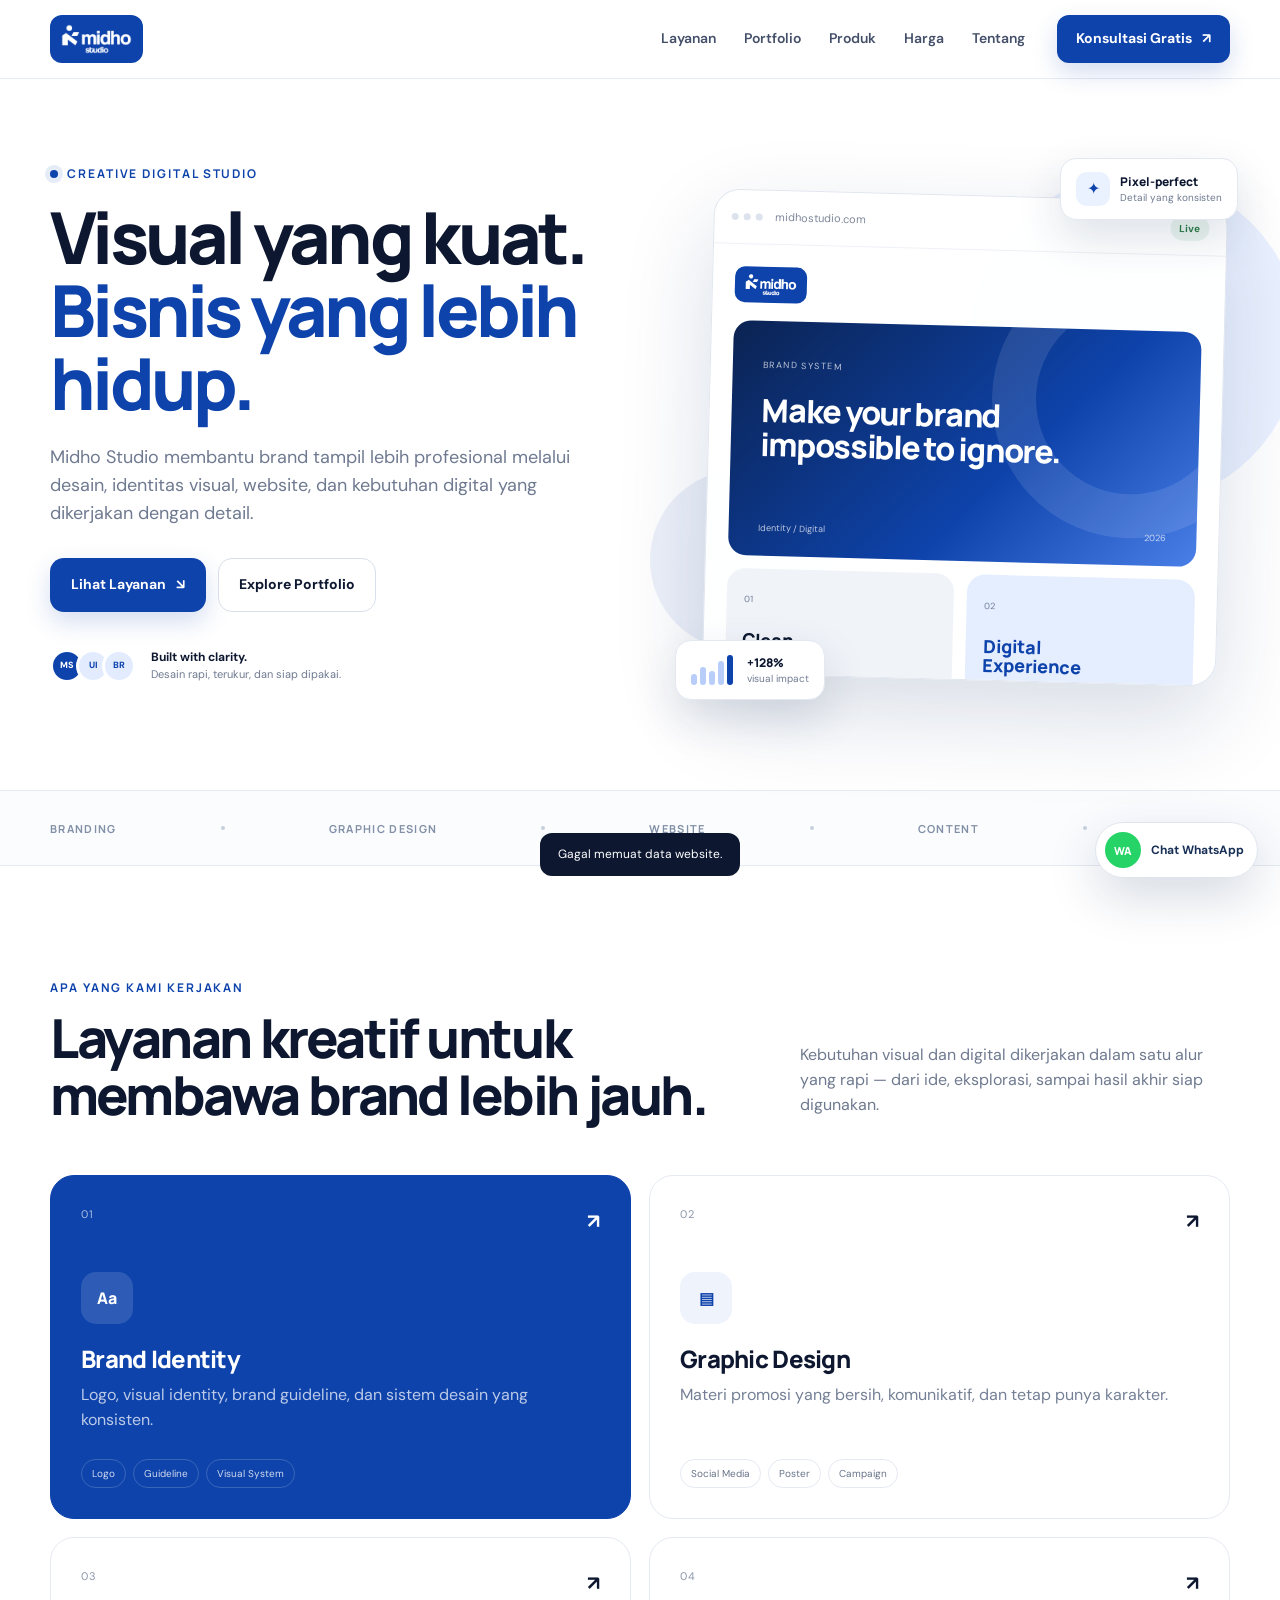
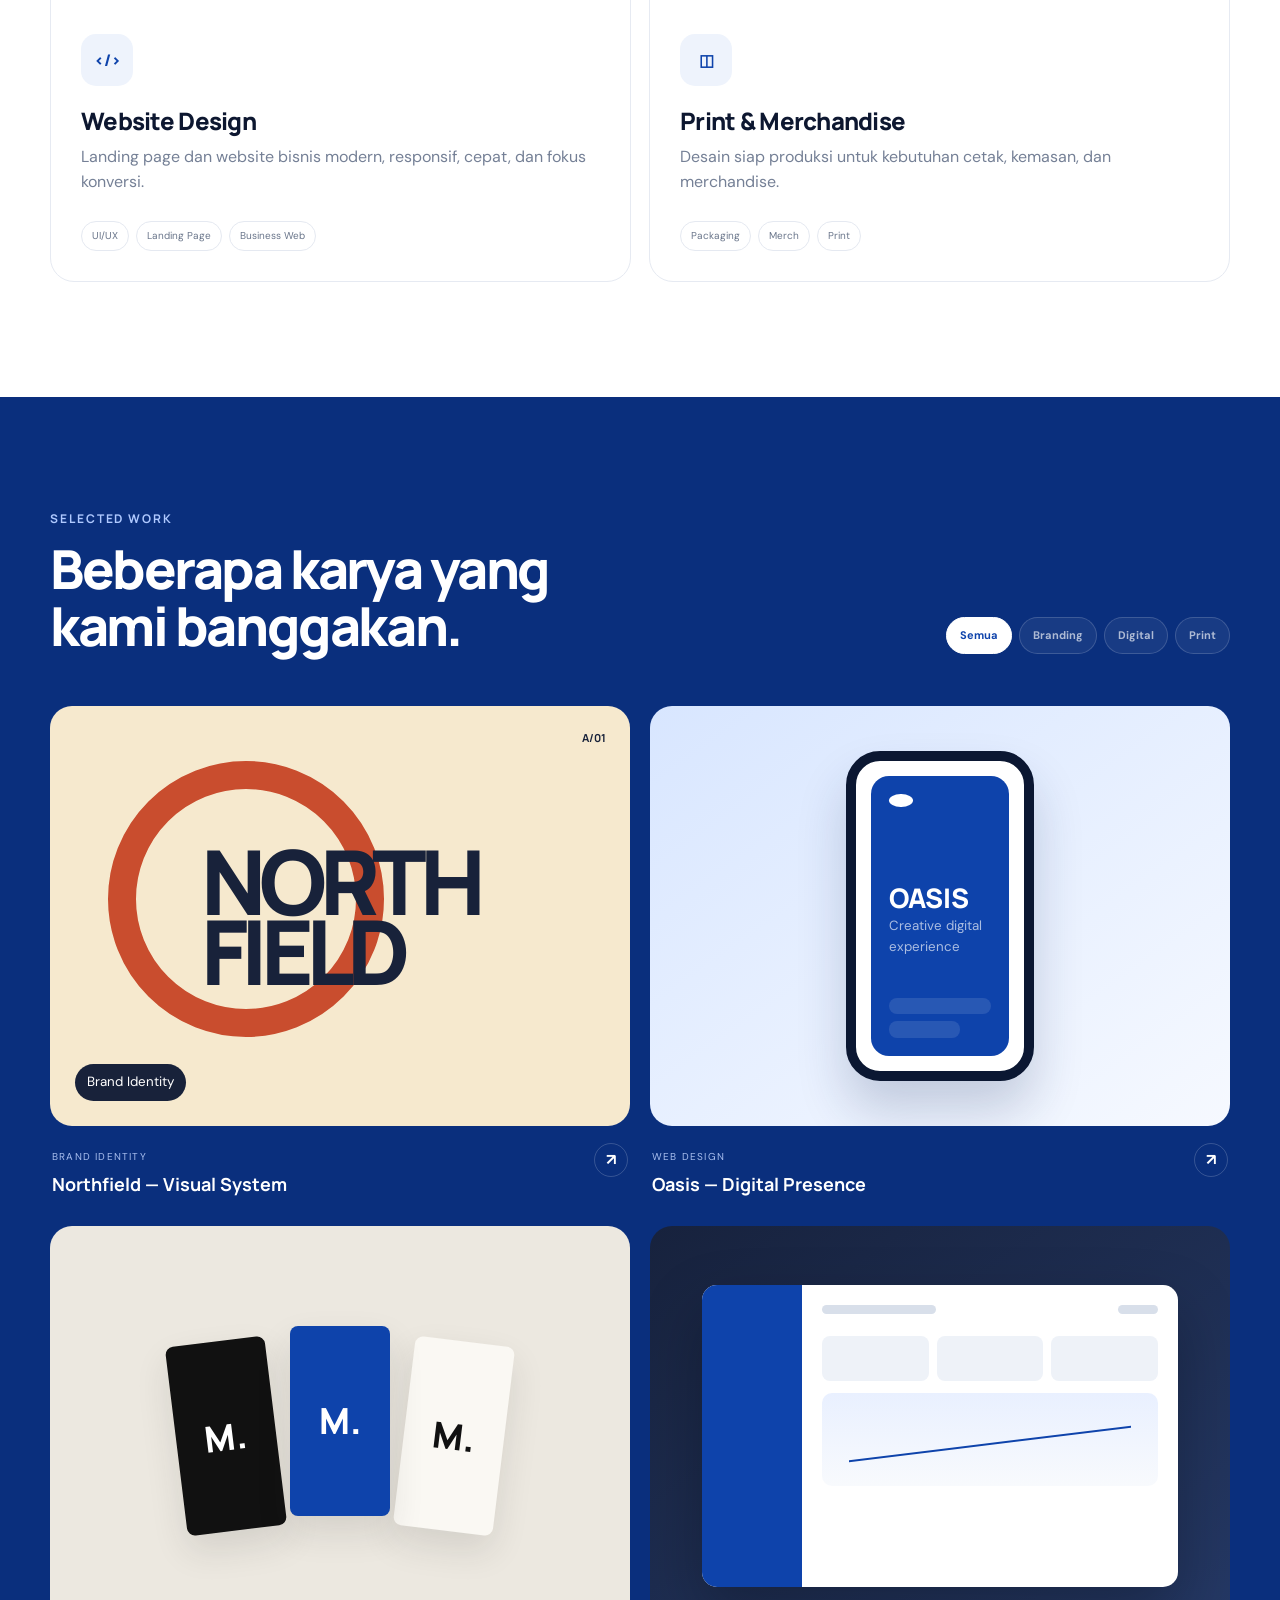
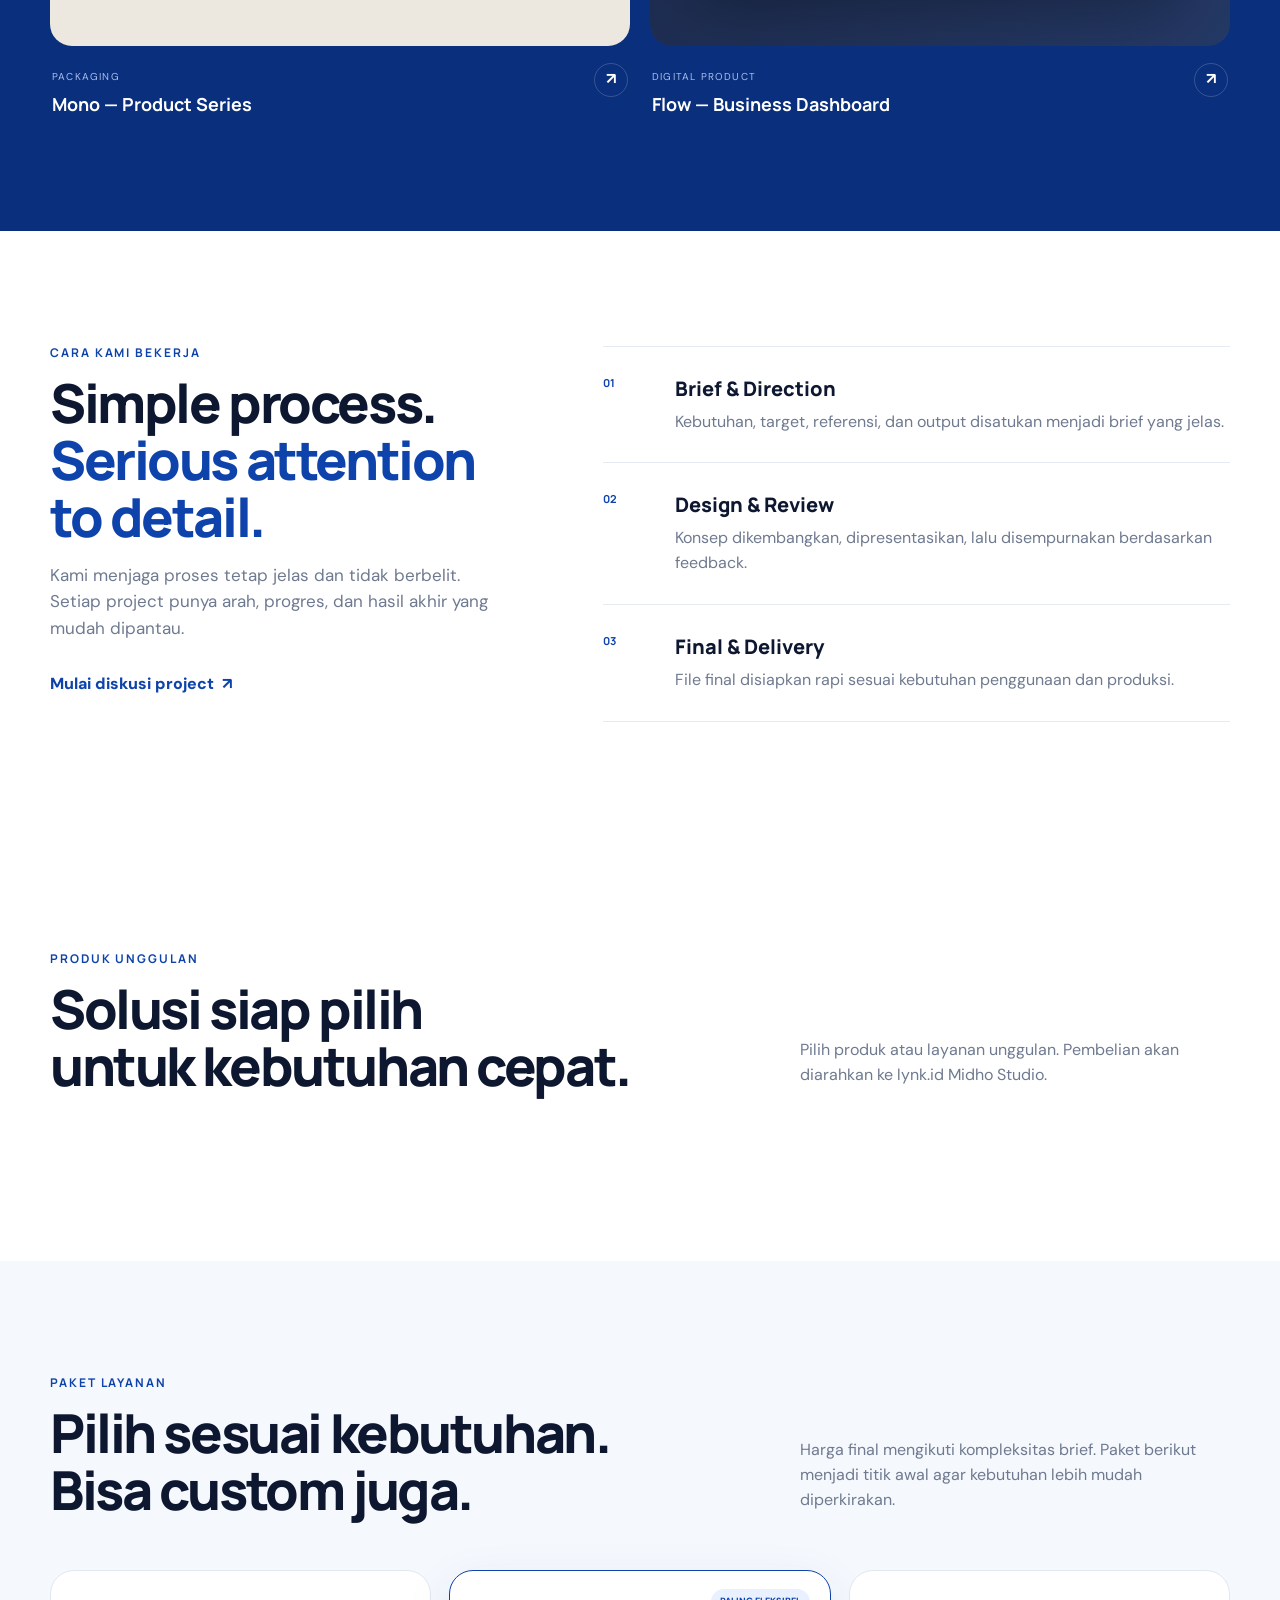
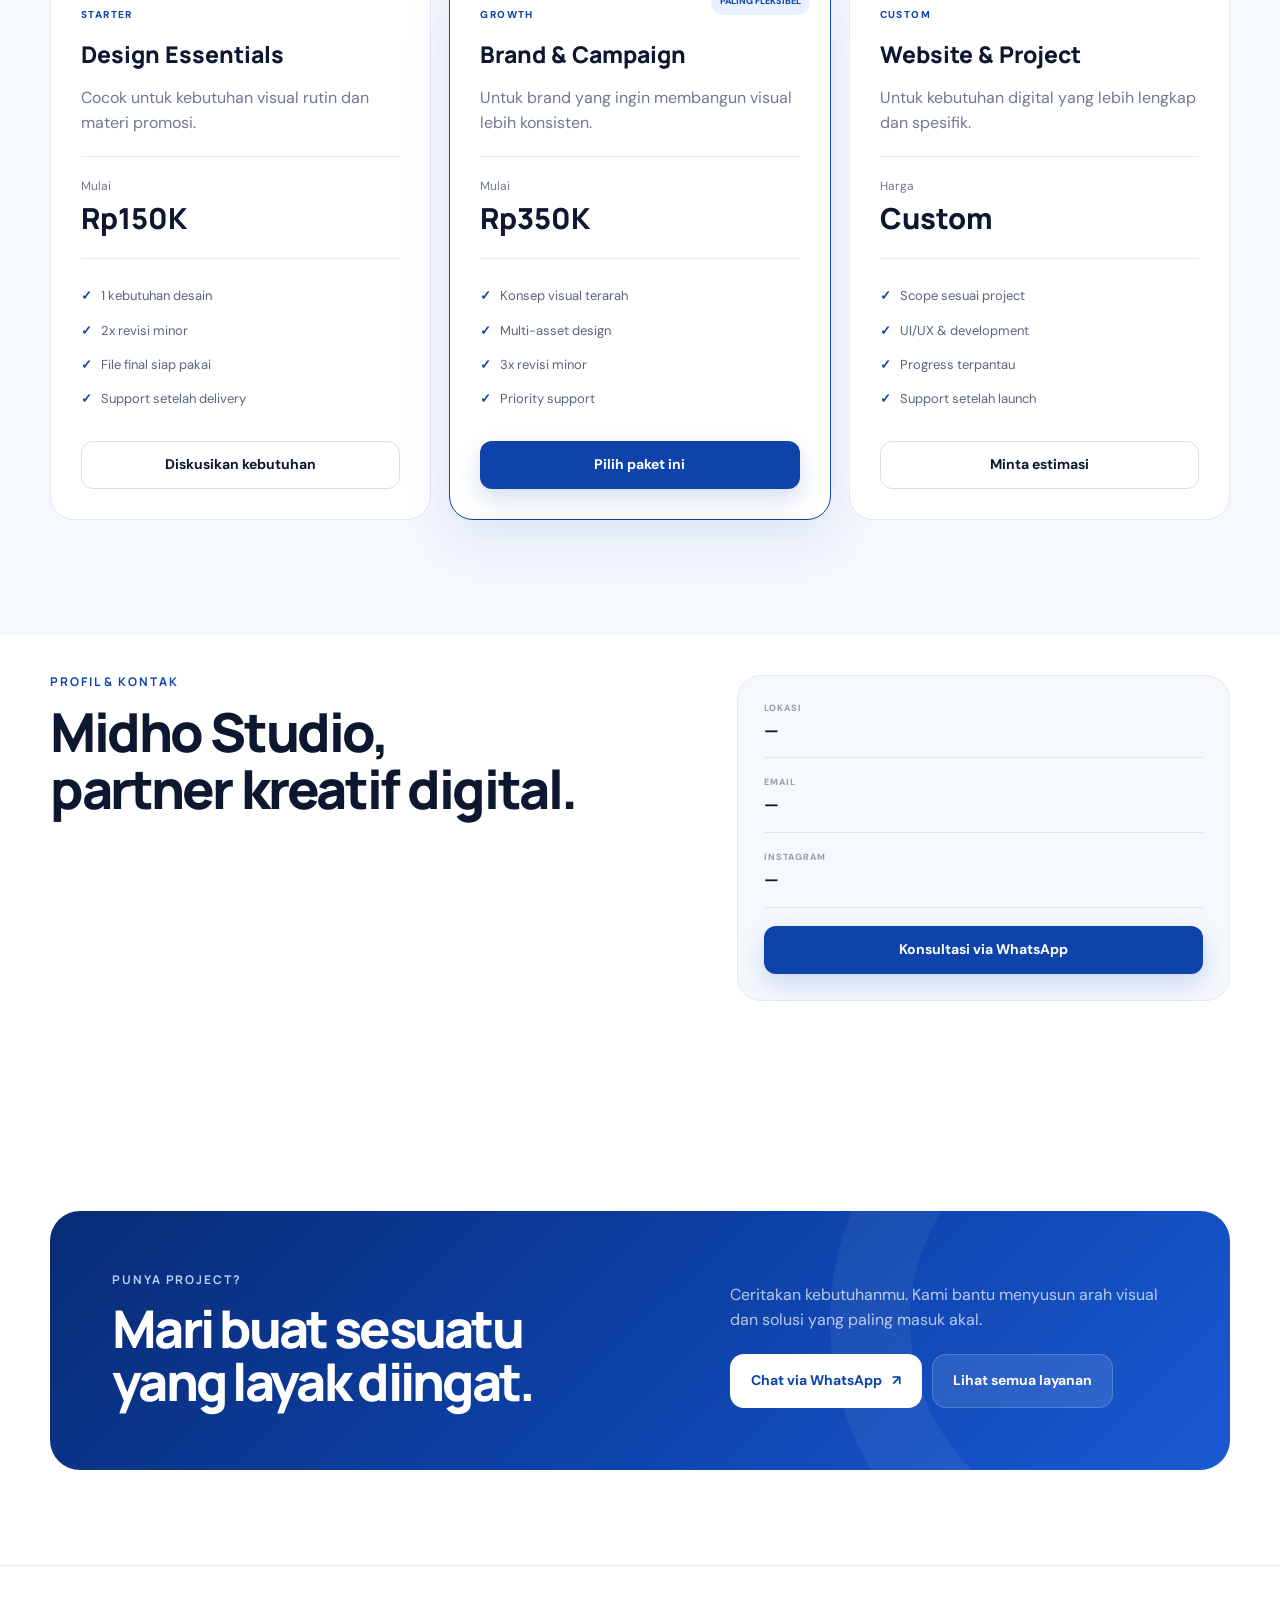
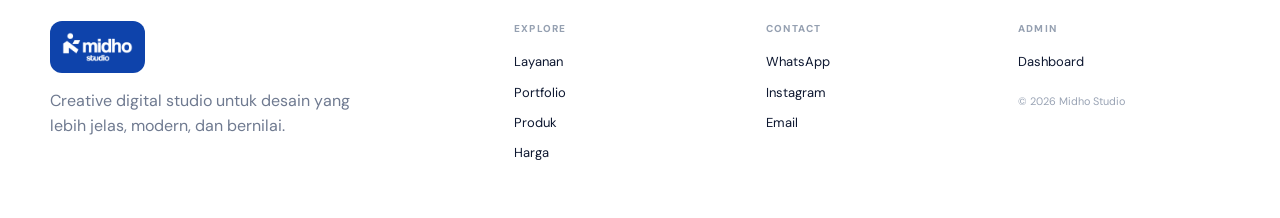
==== index.html @ 2488818b "Finalize Midho Studio admin, WhatsApp, favicon and portfolio content" ====
<!doctype html>
<html lang="id">
<head>
  <meta charset="utf-8" />
  <meta name="viewport" content="width=device-width,initial-scale=1" />
  <meta name="theme-color" content="#0E43AB" />
  <meta name="description" content="Midho Studio — creative digital studio untuk branding, desain, website, dan kebutuhan visual bisnis." />
  <title>Midho Studio — Creative Digital Studio</title>
  <link rel="icon" type="image/png" href="/assets/midho-logo-white.png">
  <link rel="preconnect" href="https://fonts.googleapis.com">
  <link rel="preconnect" href="https://fonts.gstatic.com" crossorigin>
  <link href="https://fonts.googleapis.com/css2?family=DM+Sans:wght@400;500;600;700&family=Manrope:wght@500;600;700;800&display=swap" rel="stylesheet">
  <link rel="stylesheet" href="/assets/styles.css" />
</head>
<body>
  <header class="topbar">
    <div class="container nav">
      <a class="brand" href="#top" aria-label="Midho Studio">
        <span class="brand-logo-box"><img class="brand-logo" data-brand-logo src="/assets/midho-logo-white.png" alt="Midho Studio"></span>
      </a>
      <button class="menu-toggle" aria-label="Buka menu"><span></span><span></span></button>
      <nav class="navlinks">
        <a href="#layanan">Layanan</a>
        <a href="#portfolio">Portfolio</a>
        <a href="#produk">Produk</a>
        <a href="#harga">Harga</a>
        <a href="#tentang">Tentang</a>
      </nav>
      <a class="btn btn-primary navcta" href="#" data-whatsapp>Konsultasi Gratis <span>↗</span></a>
    </div>
  </header>

  <main id="top">
    <section class="hero container">
      <div class="hero-copy reveal">
        <div class="eyebrow"><span class="pulse"></span> Creative Digital Studio</div>
        <h1>Visual yang kuat.<br><span>Bisnis yang lebih hidup.</span></h1>
        <p>Midho Studio membantu brand tampil lebih profesional melalui desain, identitas visual, website, dan kebutuhan digital yang dikerjakan dengan detail.</p>
        <div class="hero-actions">
          <a class="btn btn-primary btn-lg" href="#layanan">Lihat Layanan <span>↘</span></a>
          <a class="btn btn-outline btn-lg" href="#portfolio">Explore Portfolio</a>
        </div>
        <div class="hero-note">
          <div class="avatars"><span>MS</span><span>UI</span><span>BR</span></div>
          <div><b>Built with clarity.</b><small>Desain rapi, terukur, dan siap dipakai.</small></div>
        </div>
      </div>

      <div class="hero-visual reveal">
        <div class="orb orb1"></div><div class="orb orb2"></div>
        <div class="browser">
          <div class="browser-head">
            <span class="dots"><i></i><i></i><i></i></span>
            <small>midhostudio.com</small>
            <b>Live</b>
          </div>
          <div class="browser-body">
            <div class="mini-head original-mini-logo"><img data-brand-logo src="/assets/midho-logo-white.png" alt="Midho Studio"></div>
            <div class="poster hero-poster">
              <small>BRAND SYSTEM</small>
              <h3>Make your brand<br>impossible to ignore.</h3>
              <div><span>Identity / Digital</span><span>2026</span></div>
            </div>
            <div class="mini-grid">
              <div class="poster mini-poster"><small>01</small><b>Clean<br>Identity</b></div>
              <div class="poster mini-poster blue"><small>02</small><b>Digital<br>Experience</b></div>
            </div>
          </div>
        </div>
        <div class="float-card float-top"><span>✦</span><div><b>Pixel-perfect</b><small>Detail yang konsisten</small></div></div>
        <div class="float-card float-bottom"><div class="bars"><i></i><i></i><i></i><i></i><i></i></div><div><b>+128%</b><small>visual impact</small></div></div>
      </div>
    </section>

    <section class="marquee">
      <div class="container marquee-inner">
        <span>BRANDING</span><i></i><span>GRAPHIC DESIGN</span><i></i><span>WEBSITE</span><i></i><span>CONTENT</span><i></i><span>PRINT</span>
      </div>
    </section>

    <section class="section container" id="layanan">
      <div class="section-head reveal">
        <div><div class="eyebrow">Apa yang kami kerjakan</div><h2>Layanan kreatif untuk<br>membawa brand lebih jauh.</h2></div>
        <p>Kebutuhan visual dan digital dikerjakan dalam satu alur yang rapi — dari ide, eksplorasi, sampai hasil akhir siap digunakan.</p>
      </div>

      <div class="service-grid">
        <article class="service-card featured reveal">
          <div class="service-top"><span>01</span><b>↗</b></div>
          <div class="service-icon">Aa</div>
          <h3>Brand Identity</h3>
          <p>Logo, visual identity, brand guideline, dan sistem desain yang konsisten.</p>
          <div class="tags"><span>Logo</span><span>Guideline</span><span>Visual System</span></div>
        </article>
        <article class="service-card reveal">
          <div class="service-top"><span>02</span><b>↗</b></div>
          <div class="service-icon">▤</div>
          <h3>Graphic Design</h3>
          <p>Materi promosi yang bersih, komunikatif, dan tetap punya karakter.</p>
          <div class="tags"><span>Social Media</span><span>Poster</span><span>Campaign</span></div>
        </article>
        <article class="service-card reveal">
          <div class="service-top"><span>03</span><b>↗</b></div>
          <div class="service-icon">&lt;/&gt;</div>
          <h3>Website Design</h3>
          <p>Landing page dan website bisnis modern, responsif, cepat, dan fokus konversi.</p>
          <div class="tags"><span>UI/UX</span><span>Landing Page</span><span>Business Web</span></div>
        </article>
        <article class="service-card reveal">
          <div class="service-top"><span>04</span><b>↗</b></div>
          <div class="service-icon">◫</div>
          <h3>Print & Merchandise</h3>
          <p>Desain siap produksi untuk kebutuhan cetak, kemasan, dan merchandise.</p>
          <div class="tags"><span>Packaging</span><span>Merch</span><span>Print</span></div>
        </article>
      </div>
    </section>

    <section class="section portfolio-section" id="portfolio">
      <div class="container">
        <div class="section-head light reveal">
          <div><div class="eyebrow">Selected work</div><h2>Beberapa karya yang<br>kami banggakan.</h2></div>
          <div class="filters">
            <button class="active" data-filter="all">Semua</button>
            <button data-filter="brand">Branding</button>
            <button data-filter="digital">Digital</button>
            <button data-filter="print">Print</button>
          </div>
        </div>

        <div class="work-grid">
          <article class="work-card reveal" data-category="brand">
            <div class="work-art art-a"><span>A/01</span><strong>NORTH<br>FIELD</strong><small>Brand Identity</small></div>
            <div class="work-meta"><div><span>Brand Identity</span><h3>Northfield — Visual System</h3></div><b>↗</b></div>
          </article>
          <article class="work-card reveal" data-category="digital">
            <div class="work-art art-b"><div class="phone"><div><span></span><strong>OASIS</strong><small>Creative digital experience</small><i></i><i></i></div></div></div>
            <div class="work-meta"><div><span>Web Design</span><h3>Oasis — Digital Presence</h3></div><b>↗</b></div>
          </article>
          <article class="work-card reveal" data-category="print">
            <div class="work-art art-c"><div class="pack one">M.</div><div class="pack two">M.</div><div class="pack three">M.</div></div>
            <div class="work-meta"><div><span>Packaging</span><h3>Mono — Product Series</h3></div><b>↗</b></div>
          </article>
          <article class="work-card reveal" data-category="digital">
            <div class="work-art art-d"><div class="dash"><aside></aside><section><header><i></i><i></i></header><div><b></b><b></b><b></b></div><footer></footer></section></div></div>
            <div class="work-meta"><div><span>Digital Product</span><h3>Flow — Business Dashboard</h3></div><b>↗</b></div>
          </article>
        </div>
      </div>
    </section>

    <section class="section container" id="tentang">
      <div class="about-grid">
        <div class="about-copy reveal">
          <div class="eyebrow">Cara kami bekerja</div>
          <h2>Simple process.<br><span>Serious attention to detail.</span></h2>
          <p>Kami menjaga proses tetap jelas dan tidak berbelit. Setiap project punya arah, progres, dan hasil akhir yang mudah dipantau.</p>
          <a class="text-link" href="#" data-whatsapp>Mulai diskusi project <span>↗</span></a>
        </div>
        <div class="steps reveal">
          <div class="step"><span>01</span><div><h3>Brief & Direction</h3><p>Kebutuhan, target, referensi, dan output disatukan menjadi brief yang jelas.</p></div></div>
          <div class="step"><span>02</span><div><h3>Design & Review</h3><p>Konsep dikembangkan, dipresentasikan, lalu disempurnakan berdasarkan feedback.</p></div></div>
          <div class="step"><span>03</span><div><h3>Final & Delivery</h3><p>File final disiapkan rapi sesuai kebutuhan penggunaan dan produksi.</p></div></div>
        </div>
      </div>
    </section>

    <section class="section products-section" id="produk">
      <div class="container">
        <div class="section-head reveal">
          <div><div class="eyebrow">Produk unggulan</div><h2>Solusi siap pilih<br>untuk kebutuhan cepat.</h2></div>
          <p>Pilih produk atau layanan unggulan. Pembelian akan diarahkan ke lynk.id Midho Studio.</p>
        </div>
        <div class="product-grid" id="productGrid"></div>
      </div>
    </section>

    <section class="section pricing-section" id="harga">
      <div class="container">
        <div class="section-head reveal">
          <div><div class="eyebrow">Paket layanan</div><h2>Pilih sesuai kebutuhan.<br>Bisa custom juga.</h2></div>
          <p>Harga final mengikuti kompleksitas brief. Paket berikut menjadi titik awal agar kebutuhan lebih mudah diperkirakan.</p>
        </div>
        <div class="price-grid">
          <article class="price-card reveal"><span class="price-label">Starter</span><h3>Design Essentials</h3><p>Cocok untuk kebutuhan visual rutin dan materi promosi.</p><div class="price">Mulai<strong>Rp150K</strong></div><ul><li>1 kebutuhan desain</li><li>2x revisi minor</li><li>File final siap pakai</li><li>Support setelah delivery</li></ul><a class="btn btn-outline btn-block" href="#" data-whatsapp>Diskusikan kebutuhan</a></article>
          <article class="price-card popular reveal"><span class="popular-badge">Paling fleksibel</span><span class="price-label">Growth</span><h3>Brand & Campaign</h3><p>Untuk brand yang ingin membangun visual lebih konsisten.</p><div class="price">Mulai<strong>Rp350K</strong></div><ul><li>Konsep visual terarah</li><li>Multi-asset design</li><li>3x revisi minor</li><li>Priority support</li></ul><a class="btn btn-primary btn-block" href="#" data-whatsapp>Pilih paket ini</a></article>
          <article class="price-card reveal"><span class="price-label">Custom</span><h3>Website & Project</h3><p>Untuk kebutuhan digital yang lebih lengkap dan spesifik.</p><div class="price">Harga<strong>Custom</strong></div><ul><li>Scope sesuai project</li><li>UI/UX & development</li><li>Progress terpantau</li><li>Support setelah launch</li></ul><a class="btn btn-outline btn-block" href="#" data-whatsapp>Minta estimasi</a></article>
        </div>
      </div>
    </section>

    <section class="section container contact-section" id="kontak">
      <div class="contact-grid">
        <div class="reveal"><div class="eyebrow">Profil & kontak</div><h2>Midho Studio,<br>partner kreatif digital.</h2><p id="publicAbout"></p></div>
        <div class="contact-card reveal">
          <div><span>Lokasi</span><strong id="publicLocation">—</strong></div>
          <div><span>Email</span><a id="publicEmail" href="#">—</a></div>
          <div><span>Instagram</span><a id="publicInstagram" href="#" target="_blank">—</a></div>
          <div class="contact-actions"><a class="btn btn-primary btn-block" href="#" data-whatsapp>Konsultasi via WhatsApp</a></div>
        </div>
      </div>
    </section>

    <section class="cta-wrap container reveal">
      <div class="cta">
        <div><span class="eyebrow">Punya project?</span><h2>Mari buat sesuatu<br>yang layak diingat.</h2></div>
        <div class="cta-side"><p>Ceritakan kebutuhanmu. Kami bantu menyusun arah visual dan solusi yang paling masuk akal.</p><div><a class="btn btn-white btn-lg" href="#" data-whatsapp>Chat via WhatsApp <span>↗</span></a><a class="btn btn-soft btn-lg" href="#" data-lynk>Lihat semua layanan</a></div></div>
      </div>
    </section>
  </main>

  <footer class="footer">
    <div class="container footer-grid">
      <div>
        <a class="brand footer-brand" href="#top"><span class="brand-logo-box"><img class="brand-logo" data-brand-logo src="/assets/midho-logo-white.png" alt="Midho Studio"></span></a>
        <p>Creative digital studio untuk desain yang lebih jelas, modern, dan bernilai.</p>
      </div>
      <div><span>Explore</span><a href="#layanan">Layanan</a><a href="#portfolio">Portfolio</a><a href="#produk">Produk</a><a href="#harga">Harga</a></div>
      <div><span>Contact</span><a href="#" data-whatsapp>WhatsApp</a><a href="#" id="footerInstagram" target="_blank" rel="noopener">Instagram</a><a href="#" id="footerEmail">Email</a></div>
      <div><span>Admin</span><a href="/admin/">Dashboard</a><small>© <span id="year"></span> Midho Studio</small></div>
    </div>
  </footer>
  <a class="floating-wa" href="#" data-whatsapp aria-label="Chat WhatsApp"><span>WA</span><b>Chat WhatsApp</b></a>
  <div class="toast" id="toast"></div>
  <script src="/assets/store.js"></script>
  <script src="/assets/app.js"></script>
</body>
</html>
---- assets/styles.css ----
:root{--blue:#0E43AB;--blue2:#1A5AD4;--ink:#0D1730;--muted:#6F7A90;--line:#E6EAF2;--soft:#F5F8FD;--white:#fff;--shadow:0 24px 70px rgba(15,45,100,.11)}
*{box-sizing:border-box}html{scroll-behavior:smooth}body{margin:0;font-family:"DM Sans",sans-serif;color:var(--ink);background:#fff;line-height:1.55}a{text-decoration:none;color:inherit}button{font:inherit}.container{width:min(1180px,calc(100% - 48px));margin:auto}
.topbar{position:fixed;inset:0 0 auto;z-index:50;background:rgba(255,255,255,.84);backdrop-filter:blur(18px);border-bottom:1px solid rgba(229,234,243,.9)}.nav{height:78px;display:flex;align-items:center;gap:32px}.brand{display:flex;align-items:center;gap:9px;min-width:max-content}.brand-mark{width:33px;height:33px;position:relative;display:inline-block}.brand-mark i{position:absolute;display:block;background:var(--blue)}.brand-mark .dot{width:9px;height:9px;border-radius:50%;left:6px;top:1px}.brand-mark .stem{width:9px;height:18px;left:5px;top:14px}.brand-mark .slash{width:22px;height:9px;left:5px;top:17px;transform:rotate(35deg);transform-origin:left center}.brand-word{display:flex;align-items:flex-end;gap:4px;line-height:.9}.brand-word b{font:800 24px "Manrope",sans-serif}.brand-word small{font:700 11px "Manrope",sans-serif;margin-bottom:1px}.navlinks{display:flex;gap:28px;margin-left:auto}.navlinks a{font-size:14px;font-weight:600;color:#445069;transition:.2s}.navlinks a:hover{color:var(--blue)}
.btn{display:inline-flex;align-items:center;justify-content:center;gap:10px;padding:12px 18px;border-radius:12px;border:1px solid transparent;font-weight:700;font-size:14px;transition:.25s;cursor:pointer}.btn-primary{background:var(--blue);color:#fff;box-shadow:0 10px 24px rgba(14,67,171,.18)}.btn-primary:hover{background:#0A378E;transform:translateY(-1px)}.btn-outline{background:#fff;border-color:#D9DFEA}.btn-white{background:#fff;color:var(--blue)}.btn-soft{background:rgba(255,255,255,.10);border-color:rgba(255,255,255,.18);color:#fff}.btn-lg{padding:15px 20px;border-radius:14px}.btn-block{width:100%}.menu-toggle{display:none;background:none;border:0;margin-left:auto}.menu-toggle span{display:block;width:22px;height:2px;background:var(--ink);margin:5px}
.hero{min-height:760px;padding-top:150px;padding-bottom:90px;display:grid;grid-template-columns:1.02fr .98fr;gap:58px;align-items:center}.eyebrow{display:flex;align-items:center;gap:9px;font:700 12px/1.2 "Manrope",sans-serif;text-transform:uppercase;letter-spacing:.16em;color:var(--blue)}.pulse{width:8px;height:8px;border-radius:50%;background:var(--blue);box-shadow:0 0 0 5px rgba(14,67,171,.10)}.hero h1,.section h2,.cta h2{font:800 clamp(44px,5.6vw,74px)/1.02 "Manrope",sans-serif;letter-spacing:-.052em;margin:20px 0 24px}.hero h1 span{color:var(--blue)}.hero-copy>p{font-size:18px;color:var(--muted);max-width:610px;margin:0 0 30px}.hero-actions{display:flex;gap:12px;flex-wrap:wrap}.hero-note{display:flex;align-items:center;gap:15px;margin-top:36px}.avatars{display:flex}.avatars span{width:34px;height:34px;border:3px solid #fff;border-radius:50%;background:#E3ECFF;color:var(--blue);display:grid;place-items:center;font-size:9px;font-weight:800;margin-left:-8px}.avatars span:first-child{margin-left:0;background:var(--blue);color:#fff}.hero-note>div:last-child{display:flex;flex-direction:column}.hero-note b{font-size:12px}.hero-note small{font-size:11px;color:var(--muted)}
.hero-visual{position:relative;height:550px}.orb{position:absolute;border-radius:50%}.orb1{width:330px;height:330px;background:#EAF1FF;right:-70px;top:25px}.orb2{width:180px;height:180px;background:rgba(14,67,171,.08);left:-30px;bottom:50px}.browser{position:absolute;inset:45px 8px 20px 28px;background:rgba(255,255,255,.97);border:1px solid #E1E6EF;border-radius:26px;overflow:hidden;box-shadow:0 35px 90px rgba(14,43,100,.16);transform:rotate(1.5deg)}.browser-head{height:54px;border-bottom:1px solid #EEF1F6;display:flex;align-items:center;padding:0 17px;gap:12px;color:#7E8799}.browser-head small{font-size:11px}.browser-head>b{margin-left:auto;background:#EAF5EE;color:#2C7B46;padding:5px 9px;border-radius:99px;font-size:10px}.dots{display:flex;gap:5px}.dots i{width:7px;height:7px;border-radius:50%;background:#DDE3EC}.browser-body{padding:22px}.mini-head{display:flex;align-items:center;gap:8px;font-size:12px;margin-bottom:18px}.mini-logo{width:24px;height:24px;border-radius:7px;background:var(--blue);color:#fff;display:grid;place-items:center;font-weight:800}.poster{border-radius:18px;position:relative;overflow:hidden}.hero-poster{height:235px;padding:30px;color:#fff;background:linear-gradient(135deg,#0B2352,#0E43AB 60%,#4A7FE8)}.hero-poster:after{content:"";position:absolute;width:190px;height:190px;border:44px solid rgba(255,255,255,.10);border-radius:50%;right:-70px;top:-70px}.hero-poster small{font-size:9px;letter-spacing:.16em;opacity:.72}.hero-poster h3{font:800 32px/1.06 "Manrope";letter-spacing:-.04em;margin:18px 0}.hero-poster>div{position:absolute;left:30px;right:30px;bottom:20px;display:flex;justify-content:space-between;font-size:9px;opacity:.72}.mini-grid{display:grid;grid-template-columns:1fr 1fr;gap:13px;margin-top:13px}.mini-poster{height:120px;padding:17px;background:#F0F3F8}.mini-poster small{font-size:9px;color:#71809A}.mini-poster b{display:block;font:800 18px/1.05 "Manrope";margin-top:20px}.mini-poster.blue{background:#E5EEFF;color:var(--blue)}.float-card{position:absolute;z-index:3;background:#fff;border:1px solid #E3E8F1;border-radius:16px;box-shadow:0 18px 45px rgba(30,51,93,.14);display:flex;align-items:center;gap:10px;padding:13px 15px}.float-card>span{width:34px;height:34px;border-radius:11px;display:grid;place-items:center;background:#EAF1FF;color:var(--blue)}.float-card div:not(.bars){display:flex;flex-direction:column}.float-card b{font:800 12px "Manrope"}.float-card small{font-size:10px;color:var(--muted)}.float-top{right:-8px;top:8px}.float-bottom{left:-5px;bottom:0}.bars{width:46px;height:30px;display:flex;align-items:flex-end;gap:3px}.bars i{display:block;width:6px;background:#B8CDF9;border-radius:3px}.bars i:nth-child(1){height:35%}.bars i:nth-child(2){height:58%}.bars i:nth-child(3){height:46%}.bars i:nth-child(4){height:78%}.bars i:nth-child(5){height:100%;background:var(--blue)}
.marquee{border-top:1px solid var(--line);border-bottom:1px solid var(--line);background:#FBFCFE}.marquee-inner{min-height:74px;display:flex;align-items:center;justify-content:space-between;gap:16px;color:#8290A7;font:700 11px "Manrope";letter-spacing:.12em}.marquee-inner i{width:4px;height:4px;border-radius:50%;background:#C8D0DD}
.section{padding-top:115px;padding-bottom:115px}.section-head{display:flex;justify-content:space-between;align-items:flex-end;gap:50px;margin-bottom:52px}.section-head h2,.about-copy h2{font:800 clamp(38px,4.2vw,58px)/1.06 "Manrope";letter-spacing:-.045em;margin:14px 0 0}.section-head>p{max-width:430px;color:var(--muted);margin:0 0 6px}.service-grid{display:grid;grid-template-columns:repeat(2,1fr);gap:18px}.service-card{border:1px solid var(--line);border-radius:24px;padding:30px;min-height:315px;display:flex;flex-direction:column;transition:.28s;background:#fff}.service-card:hover{transform:translateY(-5px);box-shadow:var(--shadow);border-color:#D7E1F5}.service-card.featured{background:var(--blue);color:#fff;border-color:var(--blue)}.service-top{display:flex;justify-content:space-between}.service-top span{font-size:11px;letter-spacing:.1em;color:#8A96AA}.featured .service-top span{color:rgba(255,255,255,.65)}.service-top b{font-size:20px}.service-icon{width:52px;height:52px;border-radius:15px;background:#EEF3FC;color:var(--blue);display:grid;place-items:center;font:800 16px "Manrope";margin:35px 0 18px}.featured .service-icon{background:rgba(255,255,255,.13);color:#fff}.service-card h3{font:800 24px "Manrope";letter-spacing:-.03em;margin:0 0 8px}.service-card p{color:#758096;margin:0 0 26px}.featured p{color:rgba(255,255,255,.72)}.tags{display:flex;gap:7px;flex-wrap:wrap;margin-top:auto}.tags span{border:1px solid #E5E9F1;padding:6px 10px;border-radius:99px;font-size:10px;color:#69758A}.featured .tags span{border-color:rgba(255,255,255,.18);color:rgba(255,255,255,.8)}
.portfolio-section{background:#0A2F7D;color:#fff}.portfolio-section .eyebrow{color:#AFC9FF}.section-head.light>p{color:rgba(255,255,255,.65)}.filters{display:flex;gap:7px;flex-wrap:wrap}.filters button{border:1px solid rgba(255,255,255,.16);background:rgba(255,255,255,.06);color:rgba(255,255,255,.65);padding:9px 13px;border-radius:99px;font-weight:700;font-size:11px;cursor:pointer}.filters button.active{background:#fff;color:var(--blue);border-color:#fff}.work-grid{display:grid;grid-template-columns:1fr 1fr;gap:30px 20px}.work-card.hidden{display:none}.work-art{height:420px;border-radius:22px;overflow:hidden;position:relative}.art-a{background:#F6E9CE;color:#18223A;display:grid;place-items:center}.art-a:before{content:"";position:absolute;width:220px;height:220px;border:28px solid #C94D2E;border-radius:50%;left:10%;top:13%}.art-a>span{position:absolute;top:24px;right:24px;font:700 11px "Manrope"}.art-a>strong{font:800 clamp(55px,7vw,90px)/.78 "Manrope";letter-spacing:-.08em;z-index:1}.art-a>small{position:absolute;left:25px;bottom:25px;background:#18223A;color:#fff;border-radius:99px;padding:8px 12px}.art-b{background:linear-gradient(145deg,#D8E6FF,#F6F9FF);display:grid;place-items:center}.phone{width:188px;height:330px;border:10px solid #0B1732;border-radius:34px;background:#fff;box-shadow:0 30px 50px rgba(24,47,90,.20);padding:15px}.phone>div{height:100%;border-radius:18px;background:#0E43AB;color:#fff;padding:18px;display:flex;flex-direction:column}.phone span{width:24px;height:24px;border-radius:50%;background:#fff}.phone strong{font:800 27px "Manrope";margin-top:72px}.phone small{opacity:.65}.phone i{height:30px;background:rgba(255,255,255,.11);border-radius:8px;margin-top:40px}.phone i+i{margin-top:7px;width:70%}.art-c{background:#ECE8E0;display:flex;align-items:center;justify-content:center;gap:14px}.pack{width:100px;height:190px;border-radius:8px;display:grid;place-items:center;font:800 36px "Manrope";box-shadow:0 16px 35px rgba(45,45,45,.12)}.pack.one{background:#111;color:#fff;transform:rotate(-7deg)}.pack.two{background:var(--blue);color:#fff;z-index:2;transform:translateY(-15px)}.pack.three{background:#FAF8F3;color:#111;transform:rotate(7deg)}.art-d{background:linear-gradient(145deg,#17223D,#253966);display:grid;place-items:center}.dash{width:82%;height:72%;background:#fff;border-radius:15px;display:grid;grid-template-columns:21% 1fr;overflow:hidden;box-shadow:0 25px 60px rgba(0,0,0,.25)}.dash>aside{background:var(--blue)}.dash>section{padding:20px}.dash header{display:flex;justify-content:space-between}.dash header i{width:34%;height:9px;background:#D8DFEA;border-radius:5px}.dash header i+i{width:12%}.dash section>div{display:grid;grid-template-columns:repeat(3,1fr);gap:8px;margin-top:22px}.dash section>div b{height:45px;background:#EEF2F8;border-radius:8px}.dash footer{height:93px;border-radius:10px;background:linear-gradient(180deg,#E9F0FF,#F8FAFD);margin-top:12px;position:relative}.dash footer:after{content:"";position:absolute;left:8%;right:8%;top:54%;height:2px;background:var(--blue);transform:skewY(-7deg)}.work-meta{display:flex;justify-content:space-between;align-items:flex-start;padding:17px 2px 0}.work-meta span{font-size:10px;color:#A9BFEF;text-transform:uppercase;letter-spacing:.12em}.work-meta h3{font:700 18px "Manrope";margin:4px 0 0}.work-meta>b{width:34px;height:34px;border:1px solid rgba(255,255,255,.18);border-radius:50%;display:grid;place-items:center}
.about-grid{display:grid;grid-template-columns:.85fr 1.15fr;gap:90px}.about-copy h2 span{color:var(--blue)}.about-copy p{color:var(--muted);font-size:17px;max-width:500px}.text-link{display:inline-flex;gap:8px;color:var(--blue);font-weight:800;margin-top:14px}.steps{border-top:1px solid var(--line)}.step{display:grid;grid-template-columns:60px 1fr;gap:12px;padding:28px 0;border-bottom:1px solid var(--line)}.step>span{color:var(--blue);font:700 11px "Manrope"}.step h3{font:800 20px "Manrope";margin:0 0 8px}.step p{margin:0;color:var(--muted)}
.pricing-section{background:var(--soft)}.price-grid{display:grid;grid-template-columns:repeat(3,1fr);gap:18px}.price-card{background:#fff;border:1px solid #E2E7F0;border-radius:24px;padding:30px;position:relative;transition:.25s}.price-card:hover{transform:translateY(-4px);box-shadow:var(--shadow)}.price-card.popular{border:1.5px solid var(--blue);box-shadow:0 18px 50px rgba(14,67,171,.10)}.popular-badge{position:absolute;right:20px;top:18px;background:#E9F0FF;color:var(--blue);padding:6px 9px;border-radius:99px;font-size:9px;font-weight:800;text-transform:uppercase}.price-label{font-size:10px;text-transform:uppercase;letter-spacing:.14em;color:var(--blue);font-weight:800}.price-card h3{font:800 23px "Manrope";margin:12px 0 8px}.price-card>p{color:var(--muted);min-height:48px}.price{padding:20px 0;border-top:1px solid var(--line);border-bottom:1px solid var(--line);margin:20px 0;font-size:12px;color:var(--muted)}.price strong{display:block;font:800 29px "Manrope";color:var(--ink);margin-top:3px}.price-card ul{list-style:none;padding:0;margin:0 0 25px}.price-card li{padding:7px 0;color:#59657A;font-size:13px}.price-card li:before{content:"✓";color:var(--blue);font-weight:800;margin-right:9px}
.cta-wrap{padding-top:95px;padding-bottom:95px}.cta{background:linear-gradient(135deg,#082B75,#0E43AB 55%,#1A5AD4);border-radius:30px;padding:62px;color:#fff;display:grid;grid-template-columns:1fr .8fr;gap:70px;position:relative;overflow:hidden}.cta:after{content:"";position:absolute;width:420px;height:420px;border:80px solid rgba(255,255,255,.055);border-radius:50%;right:-180px;top:-180px}.cta .eyebrow{color:#B8CEFF}.cta h2{font-size:52px;margin:15px 0 0}.cta-side{align-self:end;position:relative;z-index:1}.cta-side>p{color:rgba(255,255,255,.7);margin:0 0 22px}.cta-side>div{display:flex;gap:10px;flex-wrap:wrap}
.footer{border-top:1px solid var(--line);padding:55px 0}.footer-grid{display:grid;grid-template-columns:2fr repeat(3,1fr);gap:40px}.footer-brand{margin-bottom:15px}.footer-grid>div:first-child p{color:var(--muted);max-width:320px}.footer-grid>div:not(:first-child){display:flex;flex-direction:column;gap:10px;font-size:13px}.footer-grid>div:not(:first-child)>span{font-size:10px;text-transform:uppercase;letter-spacing:.12em;color:#95A0B1;font-weight:800;margin-bottom:6px}.footer-grid small{color:#99A3B4;margin-top:10px}.toast{position:fixed;left:50%;bottom:24px;z-index:100;transform:translate(-50%,30px);opacity:0;pointer-events:none;background:#0D1730;color:#fff;padding:12px 18px;border-radius:12px;font-size:12px;transition:.25s}.toast.show{opacity:1;transform:translate(-50%,0)}
.reveal{opacity:0;transform:translateY(18px);transition:.7s cubic-bezier(.2,.7,.2,1)}.reveal.visible{opacity:1;transform:none}

/* Admin */
.admin-body{background:#F6F8FC}.admin-shell{min-height:100vh;display:grid;grid-template-columns:248px 1fr}.sidebar{position:fixed;inset:0 auto 0 0;width:248px;background:#fff;border-right:1px solid #E4E8F0;padding:24px 18px;display:flex;flex-direction:column;z-index:40}.admin-brand{padding:0 8px 22px;border-bottom:1px solid #EEF1F5}.side-section{padding-top:22px}.side-label{display:block;padding:0 11px 9px;font-size:9px;color:#9AA5B6;text-transform:uppercase;letter-spacing:.14em;font-weight:800}.side-nav{display:flex;flex-direction:column;gap:4px}.side-item{border:0;background:transparent;color:#5E6980;text-align:left;padding:10px 11px;border-radius:10px;font-weight:600;font-size:13px;display:flex;align-items:center;gap:11px;cursor:pointer}.side-item span{width:18px;text-align:center}.side-item b{margin-left:auto;background:#E8F0FF;color:var(--blue);font-size:9px;border-radius:99px;padding:2px 6px}.side-item.active,.side-item:hover{background:#EDF3FF;color:var(--blue)}.side-bottom{margin-top:auto;border-top:1px solid #EEF1F5;padding-top:16px}.admin-profile{display:flex;align-items:center;gap:10px}.profile-avatar{width:34px;height:34px;border-radius:10px;background:var(--blue);color:#fff;display:grid;place-items:center;font-size:10px;font-weight:800}.admin-profile>div:nth-child(2){display:flex;flex-direction:column}.admin-profile strong{font-size:11px}.admin-profile small{font-size:9px;color:#98A2B2}.admin-main{grid-column:2}.admin-topbar{height:68px;background:#fff;border-bottom:1px solid #E5E9F0;display:flex;align-items:center;justify-content:space-between;padding:0 30px;position:sticky;top:0;z-index:30}.admin-topbar>div{display:flex;align-items:center;gap:10px}.admin-path{font-size:11px;color:#9AA4B6}.admin-path strong{color:#4F5B70}.admin-menu{display:none}.preview-link{font-size:11px;color:var(--blue);font-weight:700}.icon-btn{width:35px;height:35px;border:1px solid #E0E5EE;background:#fff;border-radius:10px;color:#606C80}.admin-content{padding:32px;max-width:1500px;margin:auto}.admin-heading{display:flex;align-items:flex-end;justify-content:space-between;gap:20px;margin-bottom:24px}.hello{font-size:11px;color:var(--blue);font-weight:700}.admin-heading h1{font:800 28px "Manrope";letter-spacing:-.035em;margin:4px 0}.admin-heading p{margin:0;color:#7E899C;font-size:12px}.heading-actions{display:flex;gap:9px}.compact{padding:10px 13px;font-size:11px;border-radius:10px}.demo-note{background:#EDF3FF;border:1px solid #D6E4FF;color:#4D6185;padding:10px 13px;border-radius:10px;font-size:11px;margin-bottom:17px}.demo-note strong{color:var(--blue)}.stat-grid{display:grid;grid-template-columns:repeat(4,1fr);gap:14px}.stat-card{background:#fff;border:1px solid #E5E9F0;border-radius:16px;padding:19px;display:flex;gap:13px}.stat-icon{width:38px;height:38px;border-radius:11px;background:#EEF3FF;color:var(--blue);display:grid;place-items:center;font-size:11px;font-weight:800}.stat-card>div:last-child{display:flex;flex-direction:column}.stat-card span{font-size:10px;color:#7F8A9E}.stat-card strong{font:800 21px "Manrope";margin:2px 0}.stat-card small{font-size:9px;color:#8994A6}.stat-card small.positive,.positive{color:#20945B}.stat-card em{font-style:normal;color:#9AA3B2}.admin-grid{display:grid;grid-template-columns:1.65fr .75fr;gap:14px;margin-top:14px}.panel{background:#fff;border:1px solid #E5E9F0;border-radius:16px;padding:20px}.panel-head{display:flex;justify-content:space-between}.panel-head span{font-size:9px;text-transform:uppercase;letter-spacing:.1em;color:#99A3B3;font-weight:800}.panel-head h3{font:800 15px "Manrope";margin:3px 0}.chip{border:1px solid #E1E6EE;background:#fff;border-radius:9px;padding:7px 10px;font-size:9px;color:#6D788B;font-weight:700}.revenue-meta{display:flex;gap:10px;align-items:center;margin-top:18px}.revenue-meta strong{font:800 24px "Manrope"}.revenue-meta span{font-size:10px}.chart-wrap{height:240px;position:relative;padding:10px 0 25px 36px}.y-labels{position:absolute;left:0;top:15px;bottom:28px;display:flex;flex-direction:column;justify-content:space-between;font-size:8px;color:#A1AAB8}.line-chart{width:100%;height:200px;border-bottom:1px solid #EEF1F5;background:repeating-linear-gradient(to bottom,transparent 0,transparent 49px,#F0F2F6 50px)}.x-labels{display:flex;justify-content:space-between;font-size:8px;color:#9DA6B6;margin-top:6px}.donut-row{display:flex;align-items:center;gap:28px;margin-top:34px}.donut{width:135px;height:135px;border-radius:50%;background:conic-gradient(#0E43AB 0 83%,#7CA4F2 83% 95%,#D8E5FF 95% 100%);display:grid;place-items:center;position:relative}.donut:after{content:"";position:absolute;width:84px;height:84px;border-radius:50%;background:#fff}.donut>div{z-index:1;text-align:center}.donut strong{display:block;font:800 23px "Manrope"}.donut span{font-size:9px;color:#8C97A8}.legend{flex:1;display:flex;flex-direction:column;gap:12px}.legend div{display:grid;grid-template-columns:10px 1fr auto;gap:8px;align-items:center;font-size:10px;color:#7C8799}.legend i{width:7px;height:7px;border-radius:50%}.legend div:nth-child(1) i{background:#0E43AB}.legend div:nth-child(2) i{background:#7CA4F2}.legend div:nth-child(3) i{background:#D8E5FF}.legend strong{color:#253047}.mini-insight{display:flex;gap:10px;background:#F5F8FD;padding:12px;border-radius:10px;margin-top:28px}.mini-insight>span{color:var(--blue)}.mini-insight p{font-size:9px;color:#8A95A6;margin:0}.mini-insight strong{color:#4A566B}.order-panel{margin-top:14px;padding-bottom:10px}.order-head{align-items:center}.order-actions{display:flex;align-items:center;gap:7px}.text-button{border:0;background:none;color:var(--blue);font-weight:700;font-size:9px}.table-wrap{overflow:auto;margin-top:15px}.table-wrap table{width:100%;border-collapse:collapse;min-width:850px}.table-wrap th{text-align:left;font-size:8px;color:#9DA7B6;letter-spacing:.08em;padding:9px 10px;border-bottom:1px solid #EBEEF3}.table-wrap td{padding:13px 10px;border-bottom:1px solid #F0F2F5;font-size:10px;color:#657085}.table-wrap td strong{display:block;font-size:10px;color:#313D53}.table-wrap td small{display:block;font-size:8px;color:#A0A9B7}.progress-cell{display:flex;align-items:center;gap:8px}.progress-bar{width:70px;height:5px;background:#EBEFF5;border-radius:10px;overflow:hidden}.progress-bar i{display:block;height:100%;background:var(--blue);border-radius:10px}.progress-cell span{font-size:8px}.status{display:inline-flex;padding:5px 8px;border-radius:99px;font-weight:700;font-size:8px}.status.in-progress{background:#EAF1FF;color:#0E43AB}.status.revision{background:#FFF3DD;color:#A36A00}.status.done{background:#E9F7EF;color:#1D804A}

@media(max-width:1000px){.hero{grid-template-columns:1fr;min-height:auto;padding-top:145px}.hero-visual{height:540px}.about-grid{grid-template-columns:1fr;gap:50px}.price-grid{grid-template-columns:1fr}.price-card>p{min-height:auto}.cta{grid-template-columns:1fr;gap:25px}.footer-grid{grid-template-columns:2fr 1fr 1fr}.footer-grid>div:last-child{grid-column:2}.stat-grid{grid-template-columns:1fr 1fr}.admin-grid{grid-template-columns:1fr}.sidebar{transform:translateX(-100%);transition:.25s}.sidebar.open{transform:none;box-shadow:20px 0 70px rgba(20,39,76,.18)}.admin-shell{display:block}.admin-main{grid-column:auto}.admin-menu{display:inline-flex;border:0;background:none}.admin-content{padding:24px}}
@media(max-width:760px){.container{width:min(100% - 30px,1180px)}.nav{height:68px}.navlinks,.navcta{display:none}.menu-toggle{display:block}.navlinks.open{display:flex;position:absolute;left:15px;right:15px;top:76px;background:#fff;border:1px solid var(--line);border-radius:16px;padding:18px;box-shadow:var(--shadow);flex-direction:column;gap:16px}.hero{padding-top:118px;padding-bottom:65px;gap:20px}.hero h1{font-size:47px}.hero-copy>p{font-size:16px}.hero-visual{height:430px}.browser{inset:35px -50px 5px 5px;transform:scale(.88) rotate(1.5deg);transform-origin:left top}.float-top{right:-5px}.float-bottom{left:0}.marquee-inner{justify-content:flex-start;overflow:auto}.marquee-inner span:nth-of-type(n+4),.marquee-inner i:nth-of-type(n+3){display:none}.section{padding-top:78px;padding-bottom:78px}.section-head{display:block;margin-bottom:34px}.section-head>p{margin-top:18px}.service-grid,.work-grid{grid-template-columns:1fr}.work-art{height:340px}.filters{margin-top:22px}.section-head h2,.about-copy h2{font-size:39px}.cta{padding:35px 25px;border-radius:24px}.cta h2{font-size:39px}.footer-grid{grid-template-columns:1fr 1fr}.footer-grid>div:first-child{grid-column:1/-1}.footer-grid>div:last-child{grid-column:auto}.admin-heading{align-items:flex-start;flex-direction:column}.heading-actions{width:100%}.heading-actions .btn{flex:1}.stat-grid{grid-template-columns:1fr}.admin-topbar{padding:0 16px}.admin-path,.preview-link{display:none}.admin-content{padding:18px 14px}.panel{padding:16px}.donut-row{gap:18px}.order-actions .chip{display:none}}
@media(prefers-reduced-motion:reduce){*{scroll-behavior:auto!important}.reveal{opacity:1;transform:none;transition:none}}
/* Original Midho Studio logo */
.brand-logo-box{display:inline-flex;align-items:center;justify-content:center;background:var(--blue);border-radius:12px;padding:7px 11px;height:48px}
.brand-logo{display:block;width:auto;height:30px;object-fit:contain}
.footer-brand .brand-logo-box{height:52px;padding:8px 12px}
.admin-brand .brand-logo-box{height:44px;padding:6px 10px}
.original-mini-logo{background:var(--blue);border-radius:10px;padding:7px 10px;width:max-content}
.original-mini-logo img{display:block;height:22px;width:auto}
@media(max-width:760px){.brand-logo-box{height:42px;padding:6px 9px}.brand-logo{height:26px}}

/* Functional admin + public management additions */
.auth-screen{min-height:100vh;display:grid;place-items:center;padding:32px;background:radial-gradient(circle at 15% 10%,#eaf1ff,transparent 30%),#f6f8fc}
.auth-card{width:min(460px,100%);background:#fff;border:1px solid #e3e8f1;border-radius:26px;padding:34px;box-shadow:0 28px 80px rgba(14,43,100,.14)}
.auth-brand{margin-bottom:28px;display:inline-flex}.auth-kicker{font:800 10px "Manrope";text-transform:uppercase;letter-spacing:.14em;color:var(--blue)}.auth-card h1{font:800 30px "Manrope";letter-spacing:-.035em;margin:8px 0}.auth-card>p{color:var(--muted);margin:0 0 22px}.auth-form{display:grid;gap:14px}.auth-form label,.field label{display:grid;gap:7px;font-size:11px;font-weight:700;color:#4f5c72}.auth-form input,.field input,.field textarea,.field select,.admin-filterbar input,.admin-filterbar select{width:100%;border:1px solid #dfe5ee;background:#fff;border-radius:11px;padding:11px 12px;color:var(--ink);outline:none}.auth-form input:focus,.field input:focus,.field textarea:focus,.field select:focus,.admin-filterbar input:focus,.admin-filterbar select:focus{border-color:#9eb8ec;box-shadow:0 0 0 3px rgba(14,67,171,.08)}.auth-note{display:block;margin-top:18px;color:#98a2b2;line-height:1.5}.auth-back{display:inline-block;margin-top:18px;color:var(--blue);font-weight:700;font-size:12px}
.admin-filterbar{display:flex;align-items:end;gap:12px;margin-bottom:14px}.admin-filterbar>div{display:grid;gap:6px}.admin-filterbar label{font-size:9px;text-transform:uppercase;letter-spacing:.08em;color:#8f99aa;font-weight:800}.admin-filterbar input,.admin-filterbar select{min-width:145px;padding:9px 10px;font-size:11px}
.bar-chart{height:245px;display:flex;align-items:end;gap:16px;padding:25px 8px 0}.bar-col{flex:1;min-width:44px;display:flex;flex-direction:column;align-items:center;height:100%}.bar-value{font-size:8px;color:#8792a5;margin-bottom:7px;white-space:nowrap}.bar-track{height:185px;width:100%;max-width:46px;background:#eef2f8;border-radius:10px 10px 5px 5px;display:flex;align-items:end;overflow:hidden}.bar-track i{display:block;width:100%;background:linear-gradient(180deg,#1b5bd4,#0e43ab);border-radius:9px 9px 0 0}.bar-col small{font-size:8px;color:#929cad;margin-top:6px}
.content-list{display:grid;gap:12px}.content-row{display:flex;align-items:center;justify-content:space-between;gap:20px}.content-row h3{font:800 16px "Manrope";margin:3px 0}.content-row p{margin:0;color:var(--muted);font-size:12px}.content-kicker{font-size:8px;text-transform:uppercase;letter-spacing:.12em;color:var(--blue);font-weight:800}.content-actions{display:flex;gap:8px}.btn-danger{background:#fff1f1;border-color:#f1c8c8;color:#b33b3b}.settings-form{display:grid;grid-template-columns:1fr 1fr;gap:16px}.field{display:grid;gap:7px}.field.full{grid-column:1/-1}.field textarea{resize:vertical;min-height:90px}.settings-grid{display:grid;grid-template-columns:repeat(3,1fr);gap:14px}.settings-grid h3{font:800 17px "Manrope";margin:0 0 8px}.settings-grid p{color:var(--muted);font-size:12px}.danger-zone{border-color:#f0d1d1}.row-action{border:0;background:#eef3ff;color:var(--blue);font-weight:800;font-size:9px;padding:6px 8px;border-radius:8px;cursor:pointer}
.modal-backdrop{position:fixed;inset:0;background:rgba(7,17,38,.48);backdrop-filter:blur(5px);display:grid;place-items:center;padding:24px;z-index:100}.modal-card{width:min(760px,100%);max-height:90vh;overflow:auto;background:#fff;border-radius:24px;padding:28px;position:relative;box-shadow:0 30px 90px rgba(0,0,0,.25)}.modal-card h2{font:800 25px "Manrope";margin:0 0 22px}.modal-close{position:absolute;right:18px;top:16px;width:36px;height:36px;border:0;border-radius:50%;background:#f0f3f8;font-size:22px;cursor:pointer}.modal-form{display:grid;grid-template-columns:1fr 1fr;gap:14px}.modal-actions{grid-column:1/-1;display:flex;justify-content:flex-end;gap:10px;margin-top:8px}.checklist{display:grid;gap:8px}.checklist label{grid-template-columns:auto 1fr;display:grid;align-items:center;gap:9px}.checklist input[type="checkbox"]{width:16px;height:16px}.checklist input[type="text"],.checklist input:not([type]){padding:9px}.toggle{display:flex!important;grid-template-columns:auto 1fr!important;align-items:center}.toggle input{width:16px}.empty{color:#97a1b2;text-align:center;padding:24px}
.product-grid{display:grid;grid-template-columns:repeat(3,1fr);gap:18px}.product-card{border:1px solid var(--line);background:#fff;border-radius:24px;padding:28px;display:flex;flex-direction:column;min-height:270px;transition:.25s}.product-card:hover{transform:translateY(-4px);box-shadow:var(--shadow)}.product-label{font-size:9px;text-transform:uppercase;letter-spacing:.13em;color:var(--blue);font-weight:800}.product-card h3{font:800 22px "Manrope";margin:12px 0 8px}.product-card p{color:var(--muted);font-size:13px}.product-bottom{display:flex;align-items:center;justify-content:space-between;gap:12px;margin-top:auto}.product-bottom strong{font:800 20px "Manrope"}.products-section{background:#fff}.contact-section{padding-top:40px}.contact-grid{display:grid;grid-template-columns:1fr .8fr;gap:70px;align-items:start}.contact-grid h2{font:800 clamp(38px,4.2vw,58px)/1.06 "Manrope";letter-spacing:-.045em;margin:14px 0 20px}.contact-grid>div:first-child>p{color:var(--muted);font-size:17px;max-width:560px}.contact-card{background:var(--soft);border:1px solid var(--line);border-radius:24px;padding:26px;display:grid;gap:18px}.contact-card>div:not(.contact-actions){display:grid;gap:3px;padding-bottom:14px;border-bottom:1px solid #dfe5ef}.contact-card span{font-size:9px;text-transform:uppercase;letter-spacing:.12em;color:#929daf;font-weight:800}.contact-card strong,.contact-card a{font-weight:700}
@media(max-width:1000px){.settings-grid{grid-template-columns:1fr}.product-grid{grid-template-columns:1fr 1fr}.contact-grid{grid-template-columns:1fr;gap:35px}}
@media(max-width:760px){.auth-card{padding:25px}.admin-filterbar{align-items:stretch;flex-direction:column}.admin-filterbar>div{width:100%}.settings-form,.modal-form{grid-template-columns:1fr}.field.full,.modal-actions{grid-column:auto}.content-row{align-items:flex-start;flex-direction:column}.content-actions{width:100%}.content-actions .btn{flex:1}.product-grid{grid-template-columns:1fr}.product-bottom{align-items:flex-start;flex-direction:column}.product-bottom .btn{width:100%}}

/* Supabase admin refinements */
.pin-card{max-width:420px}.quick-grid{display:grid;grid-template-columns:1fr 1fr;gap:10px;margin-top:20px}.quick-grid button{border:1px solid #e1e7f0;background:#f8faff;color:#31405b;border-radius:12px;padding:14px;text-align:left;font-weight:800;cursor:pointer}.quick-grid button:hover{border-color:#bdd0f7;background:#eef4ff;color:var(--blue)}
.portfolio-admin-grid{display:grid;grid-template-columns:repeat(3,1fr);gap:16px}.portfolio-admin-card{padding:14px;display:flex;flex-direction:column;gap:14px}.portfolio-admin-card>img,.portfolio-placeholder{width:100%;aspect-ratio:4/3;border-radius:15px;object-fit:cover;background:#eef2f8}.portfolio-placeholder{display:grid;place-items:center;color:#98a3b4;font-weight:700}.portfolio-admin-card h3{font:800 16px "Manrope";margin:3px 0}.portfolio-admin-card p{margin:0;color:#8c97a9;font-size:11px}
.work-art.has-image{background:#0a2f7d}.work-art.has-image img{width:100%;height:100%;display:block;object-fit:cover;transition:transform .45s ease}.work-card:hover .work-art.has-image img{transform:scale(1.025)}.portfolio-placeholder-public{height:100%;display:grid;place-items:center;background:linear-gradient(145deg,#17366f,#0e43ab);color:#fff;padding:30px}.portfolio-placeholder-public strong{font:800 38px/1 "Manrope";letter-spacing:-.04em}
.brand-settings-grid{display:grid;grid-template-columns:1fr 1fr;gap:16px}.asset-form{display:grid;gap:16px}.asset-form h3{font:800 18px "Manrope";margin:0}.asset-preview{min-height:180px;border:1px dashed #cad3e2;border-radius:18px;display:grid;place-items:center;background:#f8faff;padding:20px}.asset-preview.blue{background:var(--blue)}.asset-preview img{max-width:80%;max-height:120px;object-fit:contain}.asset-form input[type="file"]{border:1px solid #dfe5ee;border-radius:11px;padding:10px;background:#fff}
.admin-toast{position:fixed;left:50%;bottom:26px;z-index:300;transform:translate(-50%,24px);opacity:0;pointer-events:none;background:#0d1730;color:#fff;padding:12px 17px;border-radius:11px;box-shadow:0 15px 45px rgba(0,0,0,.18);font-size:12px;transition:.22s}.admin-toast.show{opacity:1;transform:translate(-50%,0)}.admin-toast.err{background:#a62e2e}
@media(max-width:1000px){.portfolio-admin-grid{grid-template-columns:1fr 1fr}.brand-settings-grid{grid-template-columns:1fr}}
@media(max-width:760px){.portfolio-admin-grid{grid-template-columns:1fr}.quick-grid{grid-template-columns:1fr}.brand-settings-grid{grid-template-columns:1fr}}

.floating-wa{position:fixed;right:22px;bottom:22px;z-index:90;display:flex;align-items:center;gap:10px;background:#fff;border:1px solid #dfe5ee;border-radius:999px;padding:9px 13px 9px 9px;box-shadow:0 18px 50px rgba(18,42,90,.18);font-weight:800;color:#183056;transition:.22s}
.floating-wa span{width:36px;height:36px;border-radius:50%;display:grid;place-items:center;background:#25D366;color:#fff;font:800 11px "Manrope"}
.floating-wa b{font-size:12px}.floating-wa:hover{transform:translateY(-2px);box-shadow:0 20px 55px rgba(18,42,90,.22)}
@media(max-width:760px){.floating-wa{right:14px;bottom:14px;padding:8px}.floating-wa b{display:none}.floating-wa span{width:42px;height:42px}}
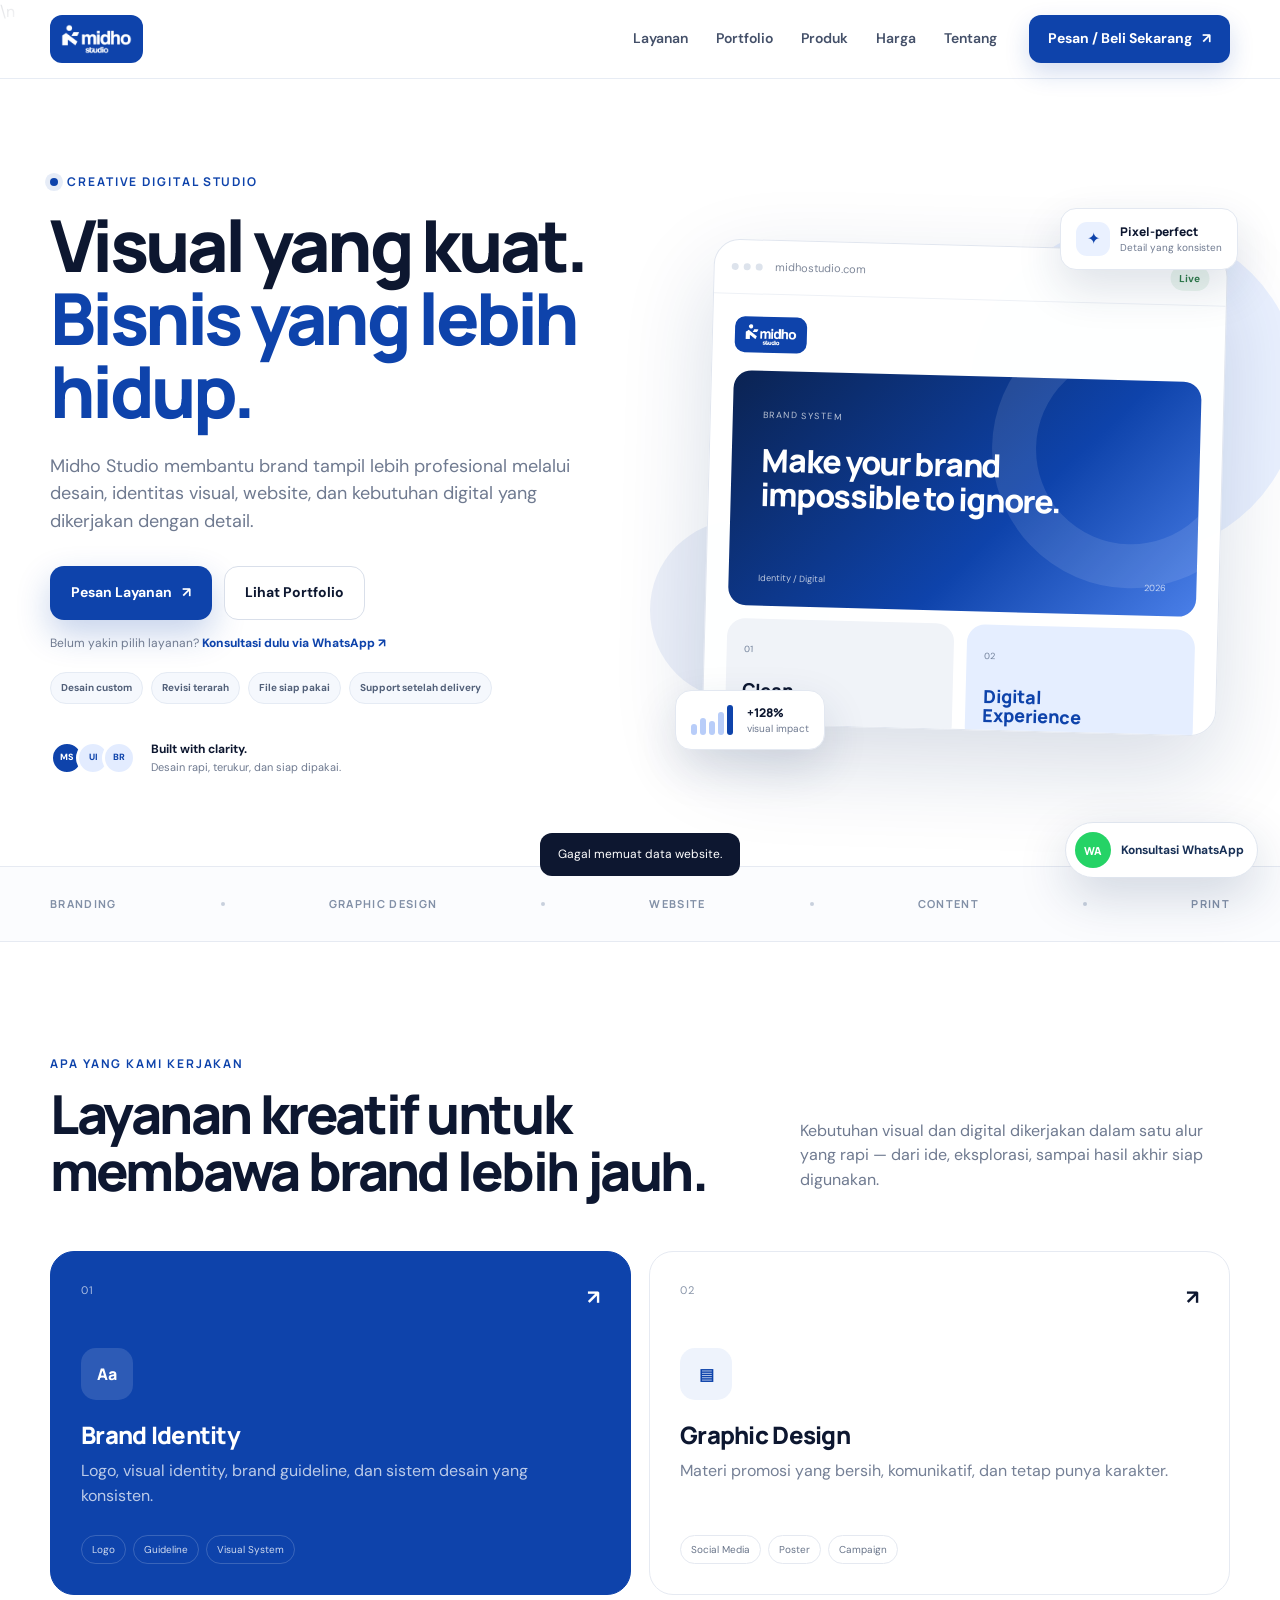
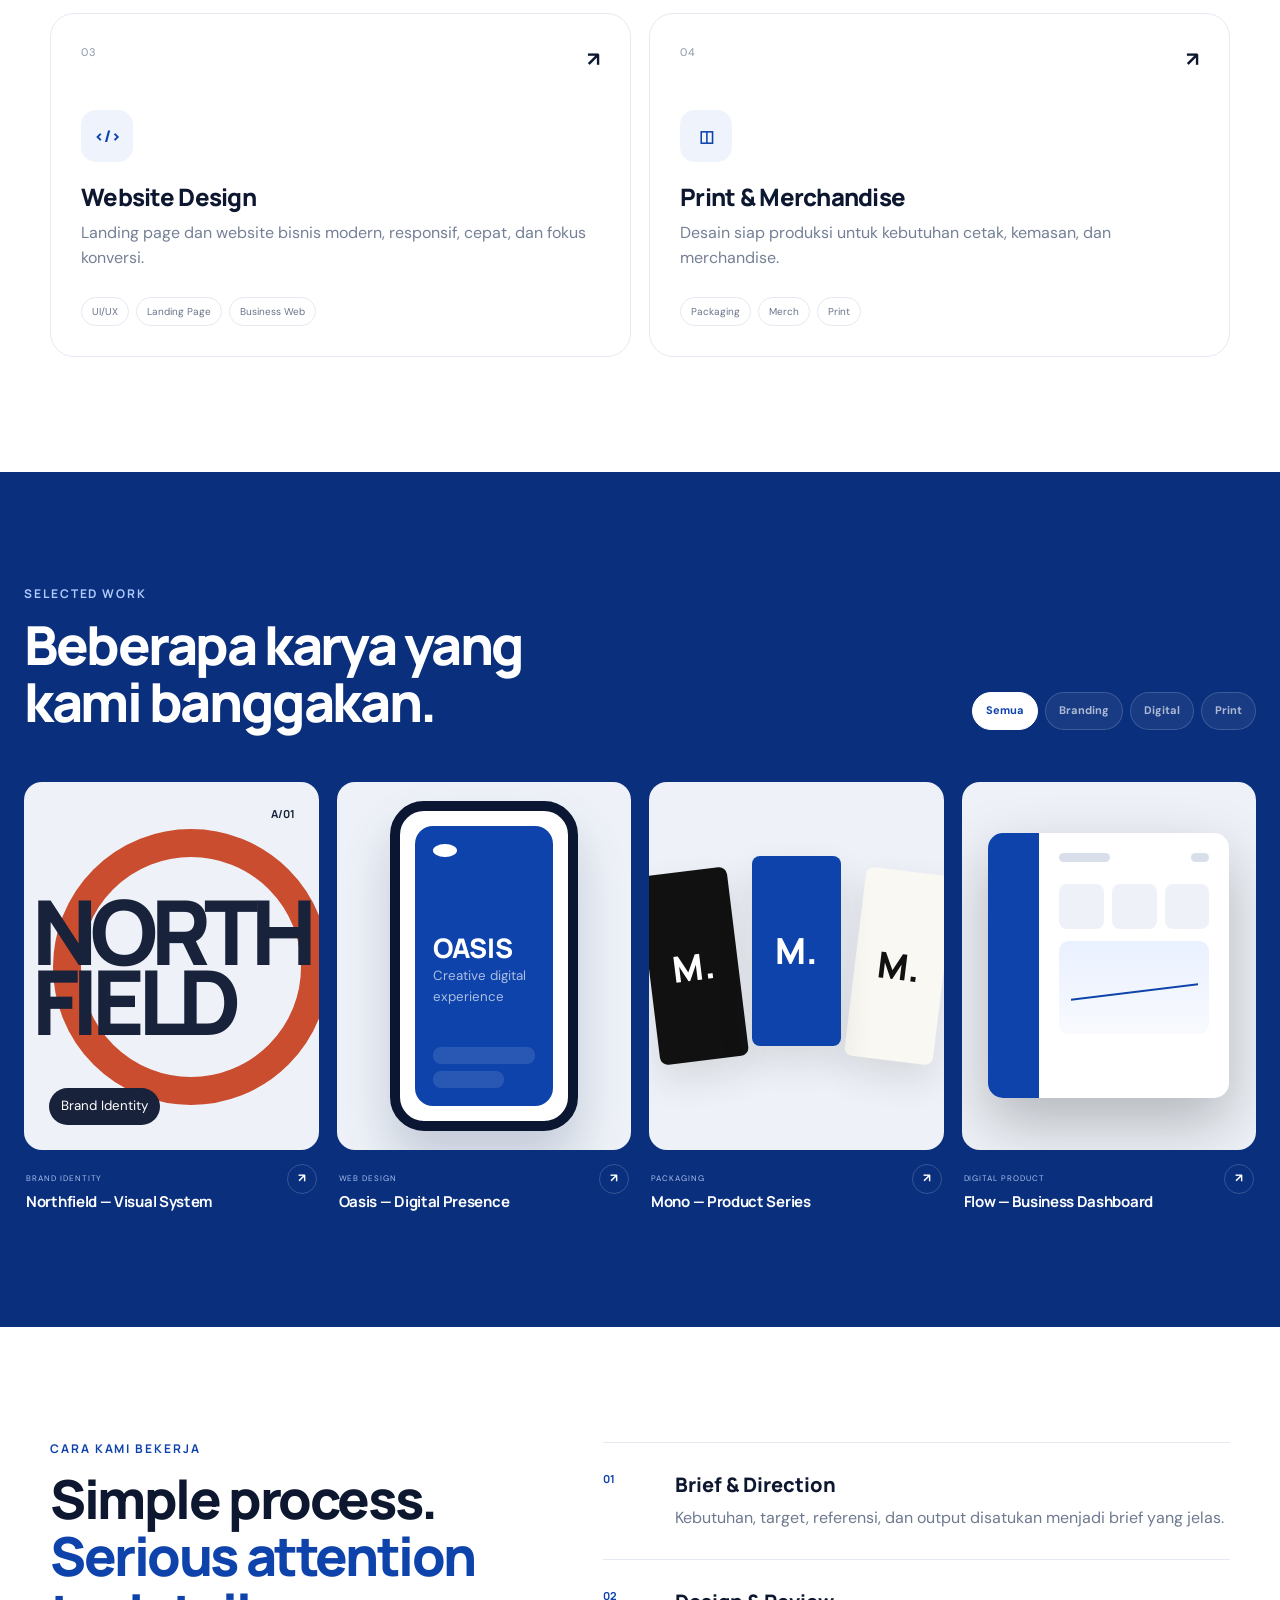
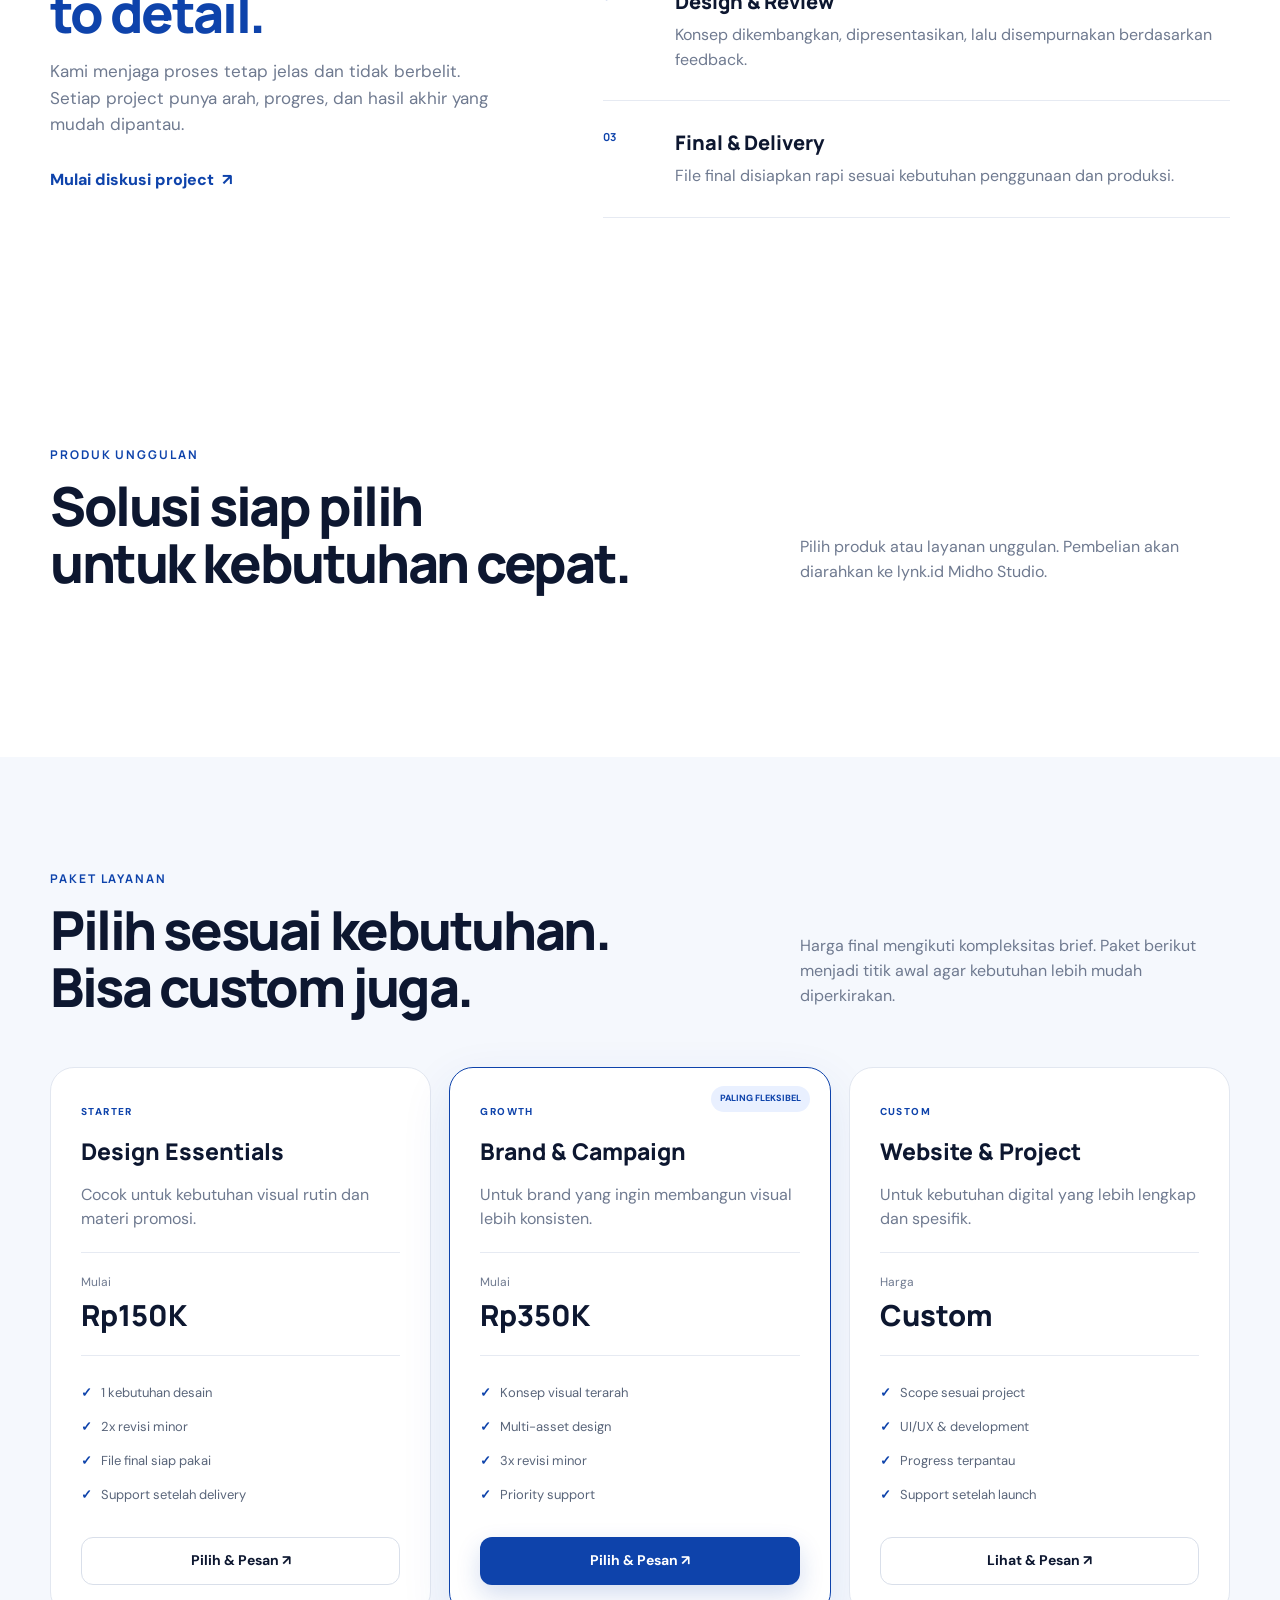
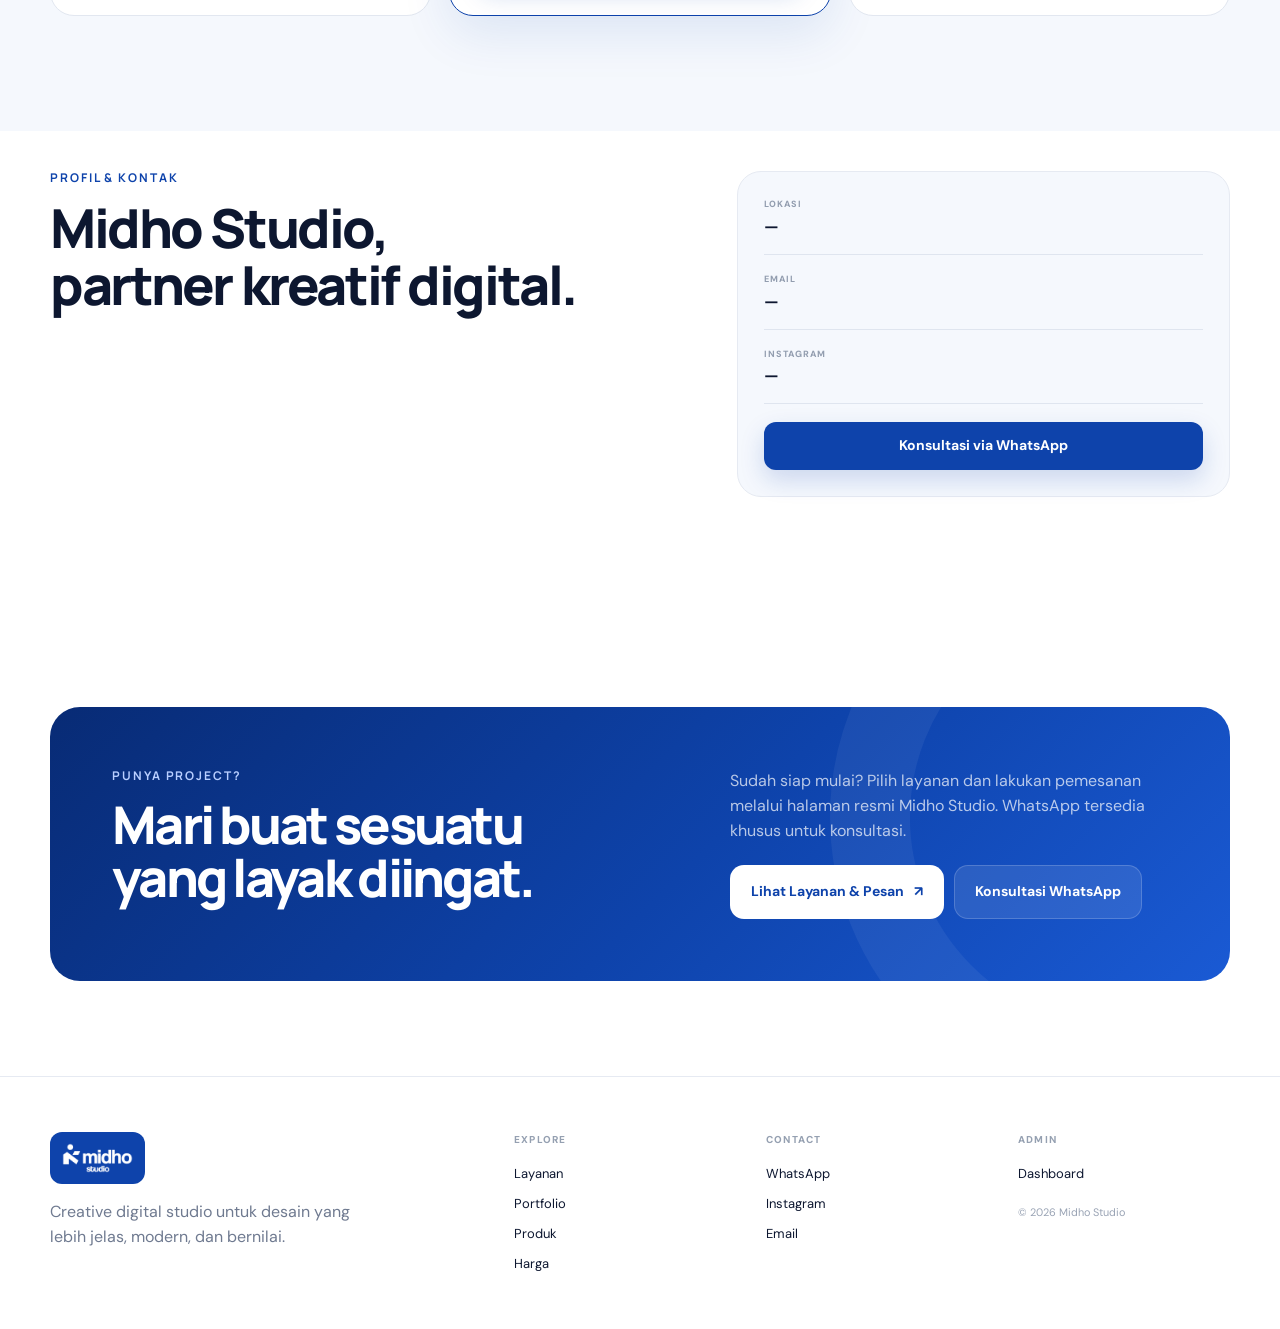
==== commit 26ed4702: "Polish conversion mobile UX and restore sharp portfolio assets" ====
--- a/index.html
+++ b/index.html
@@ -10,7 +10,7 @@
   <link rel="preconnect" href="https://fonts.googleapis.com">
   <link rel="preconnect" href="https://fonts.gstatic.com" crossorigin>
   <link href="https://fonts.googleapis.com/css2?family=DM+Sans:wght@400;500;600;700&family=Manrope:wght@500;600;700;800&display=swap" rel="stylesheet">
-  <link rel="stylesheet" href="/assets/styles.css" />
+  <link rel="stylesheet" href="/assets/styles.css" />\n  <link rel="stylesheet" href="/assets/polish.css" />
 </head>
 <body>
   <header class="topbar">
@@ -25,8 +25,10 @@
         <a href="#produk">Produk</a>
         <a href="#harga">Harga</a>
         <a href="#tentang">Tentang</a>
+        <a class="nav-mobile-buy" href="#" data-lynk>Pesan / Beli Sekarang <span>↗</span></a>
+        <a class="nav-mobile-consult" href="#" data-whatsapp>Konsultasi WhatsApp</a>
       </nav>
-      <a class="btn btn-primary navcta" href="#" data-whatsapp>Konsultasi Gratis <span>↗</span></a>
+      <a class="btn btn-primary navcta" href="#" data-lynk>Pesan / Beli Sekarang <span>↗</span></a>
     </div>
   </header>
 
@@ -37,9 +39,11 @@
         <h1>Visual yang kuat.<br><span>Bisnis yang lebih hidup.</span></h1>
         <p>Midho Studio membantu brand tampil lebih profesional melalui desain, identitas visual, website, dan kebutuhan digital yang dikerjakan dengan detail.</p>
         <div class="hero-actions">
-          <a class="btn btn-primary btn-lg" href="#layanan">Lihat Layanan <span>↘</span></a>
-          <a class="btn btn-outline btn-lg" href="#portfolio">Explore Portfolio</a>
-        </div>
+          <a class="btn btn-primary btn-lg hero-buy" href="#" data-lynk>Pesan Layanan <span>↗</span></a>
+          <a class="btn btn-outline btn-lg" href="#portfolio">Lihat Portfolio</a>
+        </div>
+        <div class="hero-help"><span>Belum yakin pilih layanan?</span> <a href="#" data-whatsapp>Konsultasi dulu via WhatsApp ↗</a></div>
+        <div class="hero-benefits" aria-label="Keunggulan Midho Studio"><span>Desain custom</span><span>Revisi terarah</span><span>File siap pakai</span><span>Support setelah delivery</span></div>
         <div class="hero-note">
           <div class="avatars"><span>MS</span><span>UI</span><span>BR</span></div>
           <div><b>Built with clarity.</b><small>Desain rapi, terukur, dan siap dipakai.</small></div>
@@ -182,9 +186,9 @@
           <p>Harga final mengikuti kompleksitas brief. Paket berikut menjadi titik awal agar kebutuhan lebih mudah diperkirakan.</p>
         </div>
         <div class="price-grid">
-          <article class="price-card reveal"><span class="price-label">Starter</span><h3>Design Essentials</h3><p>Cocok untuk kebutuhan visual rutin dan materi promosi.</p><div class="price">Mulai<strong>Rp150K</strong></div><ul><li>1 kebutuhan desain</li><li>2x revisi minor</li><li>File final siap pakai</li><li>Support setelah delivery</li></ul><a class="btn btn-outline btn-block" href="#" data-whatsapp>Diskusikan kebutuhan</a></article>
-          <article class="price-card popular reveal"><span class="popular-badge">Paling fleksibel</span><span class="price-label">Growth</span><h3>Brand & Campaign</h3><p>Untuk brand yang ingin membangun visual lebih konsisten.</p><div class="price">Mulai<strong>Rp350K</strong></div><ul><li>Konsep visual terarah</li><li>Multi-asset design</li><li>3x revisi minor</li><li>Priority support</li></ul><a class="btn btn-primary btn-block" href="#" data-whatsapp>Pilih paket ini</a></article>
-          <article class="price-card reveal"><span class="price-label">Custom</span><h3>Website & Project</h3><p>Untuk kebutuhan digital yang lebih lengkap dan spesifik.</p><div class="price">Harga<strong>Custom</strong></div><ul><li>Scope sesuai project</li><li>UI/UX & development</li><li>Progress terpantau</li><li>Support setelah launch</li></ul><a class="btn btn-outline btn-block" href="#" data-whatsapp>Minta estimasi</a></article>
+          <article class="price-card reveal"><span class="price-label">Starter</span><h3>Design Essentials</h3><p>Cocok untuk kebutuhan visual rutin dan materi promosi.</p><div class="price">Mulai<strong>Rp150K</strong></div><ul><li>1 kebutuhan desain</li><li>2x revisi minor</li><li>File final siap pakai</li><li>Support setelah delivery</li></ul><a class="btn btn-outline btn-block" href="#" data-lynk>Pilih & Pesan ↗</a></article>
+          <article class="price-card popular reveal"><span class="popular-badge">Paling fleksibel</span><span class="price-label">Growth</span><h3>Brand & Campaign</h3><p>Untuk brand yang ingin membangun visual lebih konsisten.</p><div class="price">Mulai<strong>Rp350K</strong></div><ul><li>Konsep visual terarah</li><li>Multi-asset design</li><li>3x revisi minor</li><li>Priority support</li></ul><a class="btn btn-primary btn-block" href="#" data-lynk>Pilih & Pesan ↗</a></article>
+          <article class="price-card reveal"><span class="price-label">Custom</span><h3>Website & Project</h3><p>Untuk kebutuhan digital yang lebih lengkap dan spesifik.</p><div class="price">Harga<strong>Custom</strong></div><ul><li>Scope sesuai project</li><li>UI/UX & development</li><li>Progress terpantau</li><li>Support setelah launch</li></ul><a class="btn btn-outline btn-block" href="#" data-lynk>Lihat & Pesan ↗</a></article>
         </div>
       </div>
     </section>
@@ -204,7 +208,7 @@
     <section class="cta-wrap container reveal">
       <div class="cta">
         <div><span class="eyebrow">Punya project?</span><h2>Mari buat sesuatu<br>yang layak diingat.</h2></div>
-        <div class="cta-side"><p>Ceritakan kebutuhanmu. Kami bantu menyusun arah visual dan solusi yang paling masuk akal.</p><div><a class="btn btn-white btn-lg" href="#" data-whatsapp>Chat via WhatsApp <span>↗</span></a><a class="btn btn-soft btn-lg" href="#" data-lynk>Lihat semua layanan</a></div></div>
+        <div class="cta-side"><p>Sudah siap mulai? Pilih layanan dan lakukan pemesanan melalui halaman resmi Midho Studio. WhatsApp tersedia khusus untuk konsultasi.</p><div><a class="btn btn-white btn-lg" href="#" data-lynk>Lihat Layanan & Pesan <span>↗</span></a><a class="btn btn-soft btn-lg" href="#" data-whatsapp>Konsultasi WhatsApp</a></div></div>
       </div>
     </section>
   </main>
@@ -220,7 +224,7 @@
       <div><span>Admin</span><a href="/admin/">Dashboard</a><small>© <span id="year"></span> Midho Studio</small></div>
     </div>
   </footer>
-  <a class="floating-wa" href="#" data-whatsapp aria-label="Chat WhatsApp"><span>WA</span><b>Chat WhatsApp</b></a>
+  <a class="floating-wa" href="#" data-whatsapp aria-label="Konsultasi WhatsApp"><span>WA</span><b>Konsultasi WhatsApp</b></a>
   <div class="toast" id="toast"></div>
   <script src="/assets/store.js"></script>
   <script src="/assets/app.js"></script>
--- a/assets/styles.css
+++ b/assets/styles.css
@@ -1,3 +1,4 @@
+[hidden]{display:none!important}
 :root{--blue:#0E43AB;--blue2:#1A5AD4;--ink:#0D1730;--muted:#6F7A90;--line:#E6EAF2;--soft:#F5F8FD;--white:#fff;--shadow:0 24px 70px rgba(15,45,100,.11)}
 *{box-sizing:border-box}html{scroll-behavior:smooth}body{margin:0;font-family:"DM Sans",sans-serif;color:var(--ink);background:#fff;line-height:1.55}a{text-decoration:none;color:inherit}button{font:inherit}.container{width:min(1180px,calc(100% - 48px));margin:auto}
 .topbar{position:fixed;inset:0 0 auto;z-index:50;background:rgba(255,255,255,.84);backdrop-filter:blur(18px);border-bottom:1px solid rgba(229,234,243,.9)}.nav{height:78px;display:flex;align-items:center;gap:32px}.brand{display:flex;align-items:center;gap:9px;min-width:max-content}.brand-mark{width:33px;height:33px;position:relative;display:inline-block}.brand-mark i{position:absolute;display:block;background:var(--blue)}.brand-mark .dot{width:9px;height:9px;border-radius:50%;left:6px;top:1px}.brand-mark .stem{width:9px;height:18px;left:5px;top:14px}.brand-mark .slash{width:22px;height:9px;left:5px;top:17px;transform:rotate(35deg);transform-origin:left center}.brand-word{display:flex;align-items:flex-end;gap:4px;line-height:.9}.brand-word b{font:800 24px "Manrope",sans-serif}.brand-word small{font:700 11px "Manrope",sans-serif;margin-bottom:1px}.navlinks{display:flex;gap:28px;margin-left:auto}.navlinks a{font-size:14px;font-weight:600;color:#445069;transition:.2s}.navlinks a:hover{color:var(--blue)}
@@ -53,3 +54,104 @@
 .floating-wa span{width:36px;height:36px;border-radius:50%;display:grid;place-items:center;background:#25D366;color:#fff;font:800 11px "Manrope"}
 .floating-wa b{font-size:12px}.floating-wa:hover{transform:translateY(-2px);box-shadow:0 20px 55px rgba(18,42,90,.22)}
 @media(max-width:760px){.floating-wa{right:14px;bottom:14px;padding:8px}.floating-wa b{display:none}.floating-wa span{width:42px;height:42px}}
+
+/* Portfolio image fix — keep uploaded posters fully visible */
+.work-art.has-image{
+  height:auto;
+  aspect-ratio:4/5;
+  background:#eef2f8;
+  display:grid;
+  place-items:center;
+}
+.work-art.has-image img{
+  width:100%;
+  height:100%;
+  display:block;
+  object-fit:contain;
+  object-position:center;
+  transform:none!important;
+}
+.portfolio-admin-card>img{
+  aspect-ratio:4/5;
+  object-fit:contain;
+  object-position:center;
+  background:#eef2f8;
+}
+
+/* 2026-09 portfolio + responsive precision pass */
+html,body{max-width:100%;overflow-x:hidden}
+.portfolio-section .container{width:min(1240px,calc(100% - 48px))}
+.portfolio-section .section-head{align-items:end}
+.work-grid{grid-template-columns:repeat(4,minmax(0,1fr));gap:28px 18px}
+.work-card{min-width:0}
+.work-art{height:auto;aspect-ratio:4/5;border-radius:18px;background:#eef2f8}
+.work-art.has-image{height:auto;aspect-ratio:4/5;background:#eef2f8;display:grid;place-items:center}
+.work-art.has-image img{width:100%;height:100%;display:block;object-fit:cover;object-position:center;transform:none!important}
+.work-meta{gap:12px;padding-top:14px}
+.work-meta>div{min-width:0}
+.work-meta h3{font-size:15px;line-height:1.3;letter-spacing:-.02em}
+.work-meta span{font-size:8px}
+.work-meta>b{width:30px;height:30px;min-width:30px;font-size:12px}
+.portfolio-admin-grid{grid-template-columns:repeat(4,minmax(0,1fr));gap:14px}
+.portfolio-admin-card{min-width:0}
+.portfolio-admin-card>img{width:100%;aspect-ratio:4/5;object-fit:cover;object-position:center;border-radius:12px;background:#eef2f8}
+button:disabled{opacity:.6;cursor:not-allowed;transform:none!important}
+
+@media(max-width:1100px){
+  .work-grid{grid-template-columns:repeat(3,minmax(0,1fr))}
+  .portfolio-admin-grid{grid-template-columns:repeat(3,minmax(0,1fr))}
+}
+@media(max-width:760px){
+  body{font-size:15px}
+  .container,.portfolio-section .container{width:min(100% - 28px,1180px)}
+  .topbar{background:rgba(255,255,255,.94)}
+  .nav{height:66px}
+  .navlinks.open{top:72px;left:14px;right:14px;padding:14px;border-radius:18px;gap:4px}
+  .navlinks.open a{padding:11px 8px;border-radius:10px}
+  .hero{padding-top:102px;padding-bottom:54px;gap:28px}
+  .hero h1{font-size:clamp(38px,11vw,50px);line-height:1.02}
+  .hero-copy>p{font-size:15px;line-height:1.65}
+  .hero-actions{display:grid;grid-template-columns:1fr}
+  .hero-actions .btn{width:100%;justify-content:center}
+  .hero-note{margin-top:25px}
+  .hero-visual{height:355px;margin-top:5px}
+  .browser{inset:15px -72px 0 0;transform:scale(.76) rotate(1deg);transform-origin:left top}
+  .float-card{transform:scale(.86)}
+  .float-top{right:-4px;top:0}
+  .float-bottom{bottom:0}
+  .section{padding-top:64px;padding-bottom:64px}
+  .section-head h2,.about-copy h2,.contact-grid h2{font-size:clamp(32px,9vw,42px)}
+  .section-head{margin-bottom:28px}
+  .service-grid,.product-grid,.price-grid{gap:14px}
+  .service-card,.product-card,.price-card{border-radius:18px}
+  .work-grid{grid-template-columns:repeat(2,minmax(0,1fr));gap:22px 12px}
+  .work-art,.work-art.has-image{border-radius:14px}
+  .work-meta{padding-top:10px}
+  .work-meta h3{font-size:13px}
+  .work-meta>b{display:none}
+  .filters{overflow-x:auto;flex-wrap:nowrap;padding-bottom:4px;scrollbar-width:none}
+  .filters::-webkit-scrollbar{display:none}
+  .filters button{flex:0 0 auto}
+  .about-grid{gap:32px}
+  .step{grid-template-columns:42px 1fr;padding:20px 0}
+  .contact-card{padding:20px;border-radius:18px}
+  .cta{padding:28px 20px}
+  .cta-side>div{display:grid;gap:10px}
+  .cta-side .btn{width:100%;justify-content:center}
+  .floating-wa{right:14px;bottom:14px;padding:9px 12px}
+  .floating-wa b{display:none}
+  .footer{padding-bottom:82px}
+  .portfolio-admin-grid{grid-template-columns:repeat(2,minmax(0,1fr))}
+  .modal-backdrop{padding:14px;align-items:flex-end}
+  .modal-card{width:100%;max-height:92vh;border-radius:22px 22px 0 0;padding:22px 18px}
+  .admin-content{padding:16px 12px}
+}
+@media(max-width:480px){
+  .work-grid{grid-template-columns:1fr;max-width:360px;margin:0 auto}
+  .work-meta h3{font-size:15px}
+  .portfolio-admin-grid{grid-template-columns:1fr}
+  .hero-visual{height:325px}
+  .browser{transform:scale(.69) rotate(1deg);right:-105px}
+  .footer-grid{grid-template-columns:1fr}
+  .footer-grid>div:first-child,.footer-grid>div:last-child{grid-column:auto}
+}
--- a/assets/polish.css
+++ b/assets/polish.css
@@ -0,0 +1,80 @@
+/* Midho Studio — public polish & conversion pass */
+:root{--nav-h:78px}
+section[id]{scroll-margin-top:calc(var(--nav-h) + 18px)}
+.nav-mobile-buy,.nav-mobile-consult{display:none!important}
+.hero-help{margin-top:14px;color:var(--muted);font-size:12px}.hero-help a{color:var(--blue);font-weight:800}
+.hero-benefits{display:flex;flex-wrap:wrap;gap:8px;margin-top:20px}.hero-benefits span{font-size:10px;font-weight:700;color:#526079;background:#f5f8fd;border:1px solid #e5ebf4;border-radius:999px;padding:7px 10px}
+.hero-buy{box-shadow:0 14px 34px rgba(14,67,171,.24)}
+.work-card{transition:transform .25s ease}.work-card:hover{transform:translateY(-4px)}
+.work-art.has-image{box-shadow:0 15px 34px rgba(0,15,50,.16)}
+.work-art.has-image img{object-fit:cover!important}
+.product-card,.price-card{position:relative}
+.product-card:after,.price-card:after{content:"";position:absolute;inset:0;border-radius:inherit;pointer-events:none;box-shadow:inset 0 0 0 1px rgba(14,67,171,0);transition:.25s}
+.product-card:hover:after,.price-card:hover:after{box-shadow:inset 0 0 0 1px rgba(14,67,171,.16)}
+.cta-side>div{display:flex;gap:10px;flex-wrap:wrap}
+
+@media(max-width:1100px) and (min-width:761px){
+  .hero{grid-template-columns:1fr .9fr;gap:34px}
+  .hero h1{font-size:clamp(48px,5.8vw,66px)}
+}
+@media(max-width:760px){
+  :root{--nav-h:66px}
+  .topbar{box-shadow:0 8px 30px rgba(18,44,92,.06)}
+  .nav{gap:12px}
+  .menu-toggle{width:42px;height:42px;border:1px solid #e4e9f1;border-radius:12px;display:grid;place-content:center;margin-left:auto}
+  .menu-toggle span{margin:3px 0;width:20px}
+  .navlinks.open{z-index:70;gap:2px;padding:10px;border-radius:20px;box-shadow:0 24px 60px rgba(16,39,83,.18)}
+  .navlinks.open>a:not(.nav-mobile-buy):not(.nav-mobile-consult){padding:11px 12px}
+  .nav-mobile-buy,.nav-mobile-consult{display:flex!important;align-items:center;justify-content:center;margin-top:6px;border-radius:13px!important;font-weight:800!important}
+  .nav-mobile-buy{background:var(--blue);color:#fff!important;padding:13px!important}
+  .nav-mobile-consult{border:1px solid #dbe3ef;padding:12px!important;color:var(--blue)!important}
+  .hero{display:flex;flex-direction:column;padding-top:96px;padding-bottom:46px;gap:26px}
+  .hero-copy{width:100%}
+  .eyebrow{font-size:10px;letter-spacing:.14em}
+  .hero h1{font-size:clamp(39px,11.2vw,52px);letter-spacing:-.055em;margin:16px 0 18px}
+  .hero-copy>p{font-size:15px;max-width:38rem;margin-bottom:22px}
+  .hero-actions{display:grid;grid-template-columns:1.15fr .85fr;gap:9px}
+  .hero-actions .btn{min-height:48px;padding:13px 12px;font-size:13px}
+  .hero-help{font-size:11px;text-align:center;margin-top:13px}
+  .hero-benefits{display:grid;grid-template-columns:1fr 1fr;gap:7px;margin-top:18px}
+  .hero-benefits span{text-align:center;padding:7px 6px;font-size:9px}
+  .hero-note{display:none}
+  .hero-visual{height:290px;width:100%;margin-top:0;border-radius:24px;overflow:hidden;background:linear-gradient(145deg,#f7f9fd,#eaf1ff)}
+  .orb1{width:220px;height:220px;right:-50px;top:10px}.orb2{width:120px;height:120px;left:-25px;bottom:18px}
+  .browser{inset:22px 18px 18px 18px;transform:rotate(1deg);border-radius:20px}
+  .browser-head{height:40px}.browser-body{padding:15px}.original-mini-logo img{height:17px}.original-mini-logo{padding:5px 7px;margin-bottom:10px}
+  .hero-poster{height:135px;padding:18px}.hero-poster h3{font-size:22px;margin:10px 0}.hero-poster>div{left:18px;right:18px;bottom:12px}
+  .mini-grid{display:none}.float-card{display:none}
+  .marquee{padding:13px 0}.marquee-inner{gap:14px}.marquee-inner span{font-size:9px;white-space:nowrap}
+  .section{padding-top:58px;padding-bottom:58px}
+  .section-head{margin-bottom:26px}.section-head>p{font-size:14px}
+  .section-head h2,.about-copy h2,.contact-grid h2{font-size:clamp(31px,8.8vw,40px);line-height:1.06}
+  .service-grid{display:grid;grid-template-columns:1fr 1fr;gap:10px}
+  .service-card{min-height:230px;padding:18px 15px}
+  .service-card h3{font-size:18px}.service-card p{font-size:12px;line-height:1.5;margin-bottom:8px}.service-icon{margin:24px 0 14px}
+  .portfolio-section .section-head{display:flex;flex-direction:column;align-items:flex-start}
+  .filters{width:100%;margin-top:16px}
+  .work-grid{grid-template-columns:repeat(2,minmax(0,1fr))!important;max-width:none!important;margin:0!important;gap:20px 10px!important}
+  .work-art,.work-art.has-image{aspect-ratio:4/5;border-radius:13px}
+  .work-meta{padding:9px 1px 0}.work-meta span{font-size:7px}.work-meta h3{font-size:12px!important;line-height:1.28;display:-webkit-box;-webkit-line-clamp:2;-webkit-box-orient:vertical;overflow:hidden}
+  .about-grid{gap:25px}.about-copy p{font-size:14px}.step{padding:18px 0}.step h3{font-size:17px}.step p{font-size:13px}
+  .product-grid{display:grid;grid-template-columns:1fr;gap:11px}
+  .product-card{min-height:0;padding:21px;border-radius:18px}.product-card h3{font-size:20px}.product-card p{font-size:13px}
+  .product-bottom{display:grid;grid-template-columns:1fr auto;align-items:center}.product-bottom .btn{width:auto;min-width:120px;justify-content:center}
+  .price-grid{gap:11px}.price-card{padding:22px 20px;border-radius:19px}.price-card h3{font-size:21px}.price-card .price strong{font-size:30px}
+  .contact-section{padding-top:28px}.contact-grid{gap:22px}.contact-card{padding:19px}
+  .cta-wrap{padding-top:8px}.cta{padding:28px 20px;border-radius:22px}.cta h2{font-size:34px}.cta-side p{font-size:13px}.cta-side>div{display:grid;grid-template-columns:1fr;gap:8px}.cta-side .btn{width:100%;justify-content:center}
+  .footer{padding-top:52px;padding-bottom:84px}.footer-grid{gap:28px 18px}
+  .floating-wa{bottom:15px;right:15px}
+}
+@media(max-width:390px){
+  .hero-actions{grid-template-columns:1fr}
+  .service-grid{grid-template-columns:1fr}
+  .service-card{min-height:0}
+  .work-grid{grid-template-columns:repeat(2,minmax(0,1fr))!important}
+  .work-meta h3{font-size:11px!important}
+  .product-bottom{grid-template-columns:1fr}.product-bottom .btn{width:100%}
+}
+@media(prefers-reduced-motion:no-preference){
+  .btn,.service-card,.product-card,.price-card,.work-card{transition:transform .22s ease,box-shadow .22s ease,border-color .22s ease}
+}
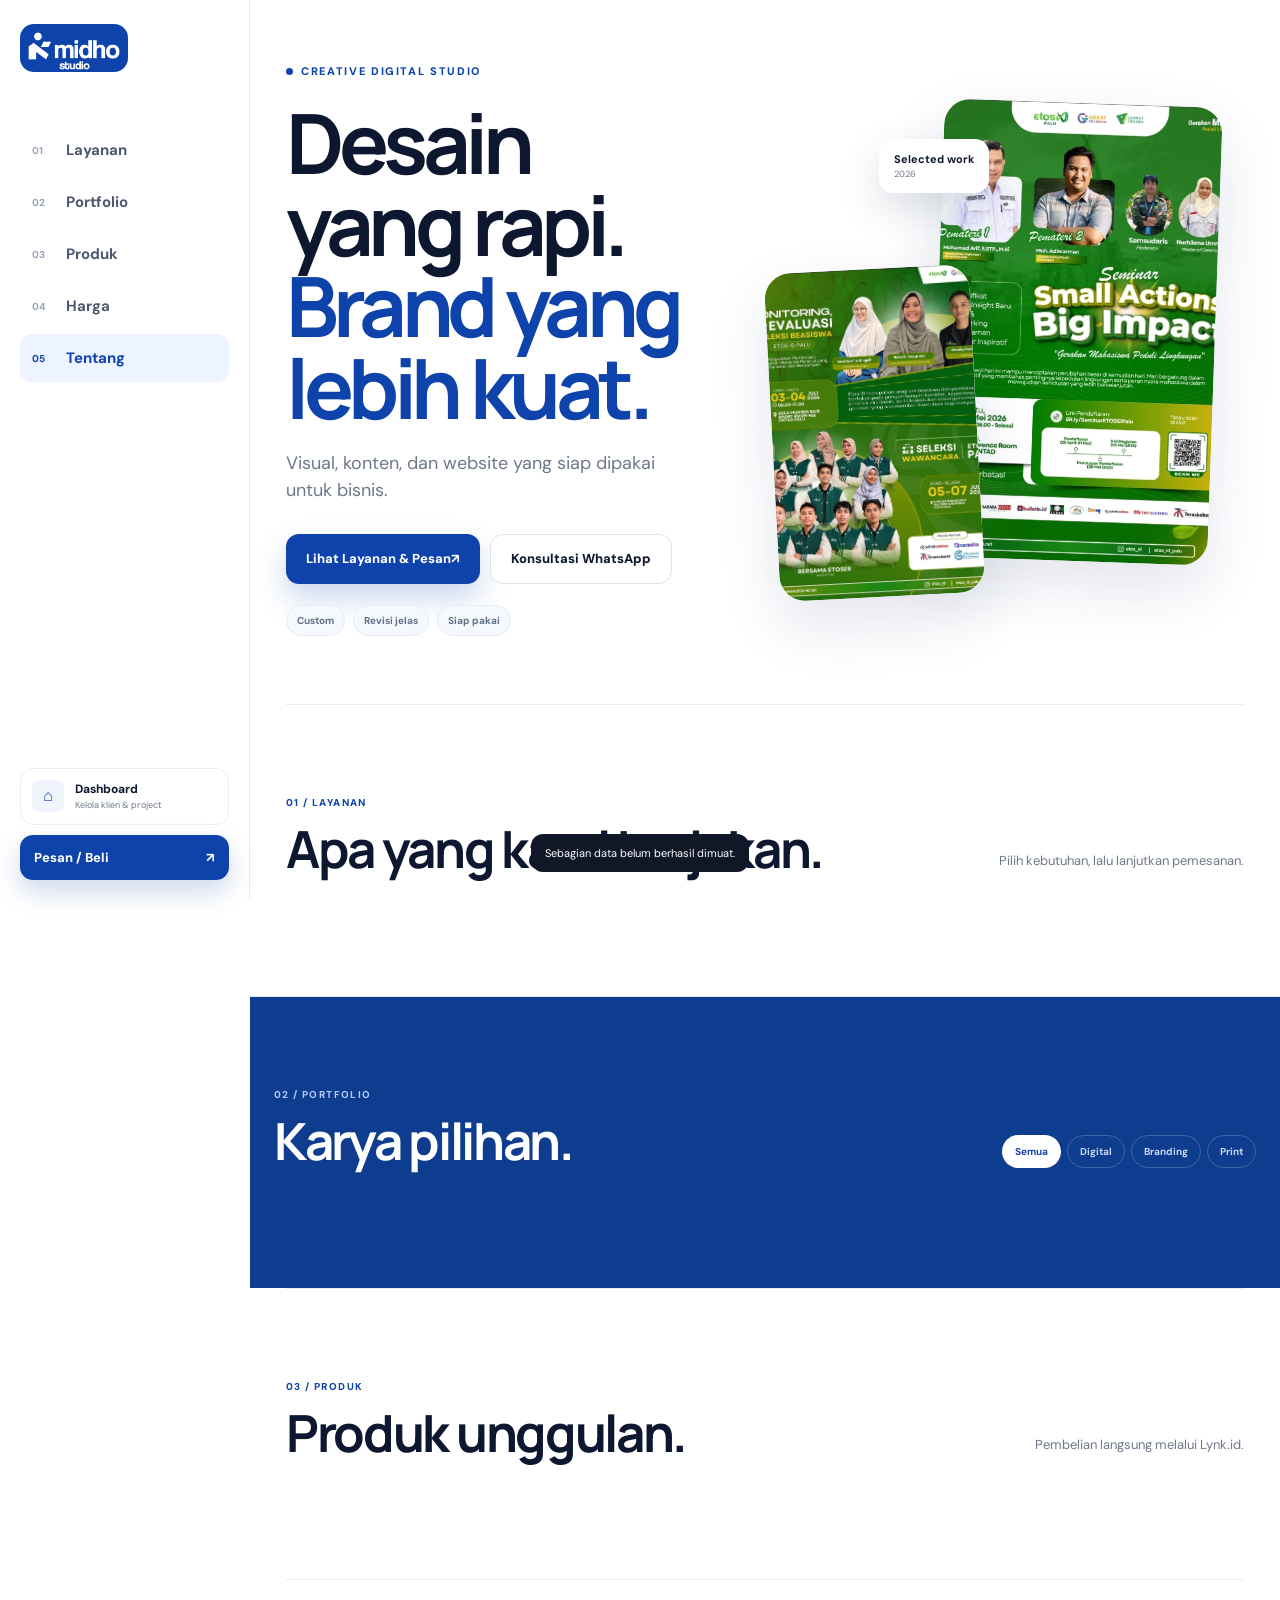
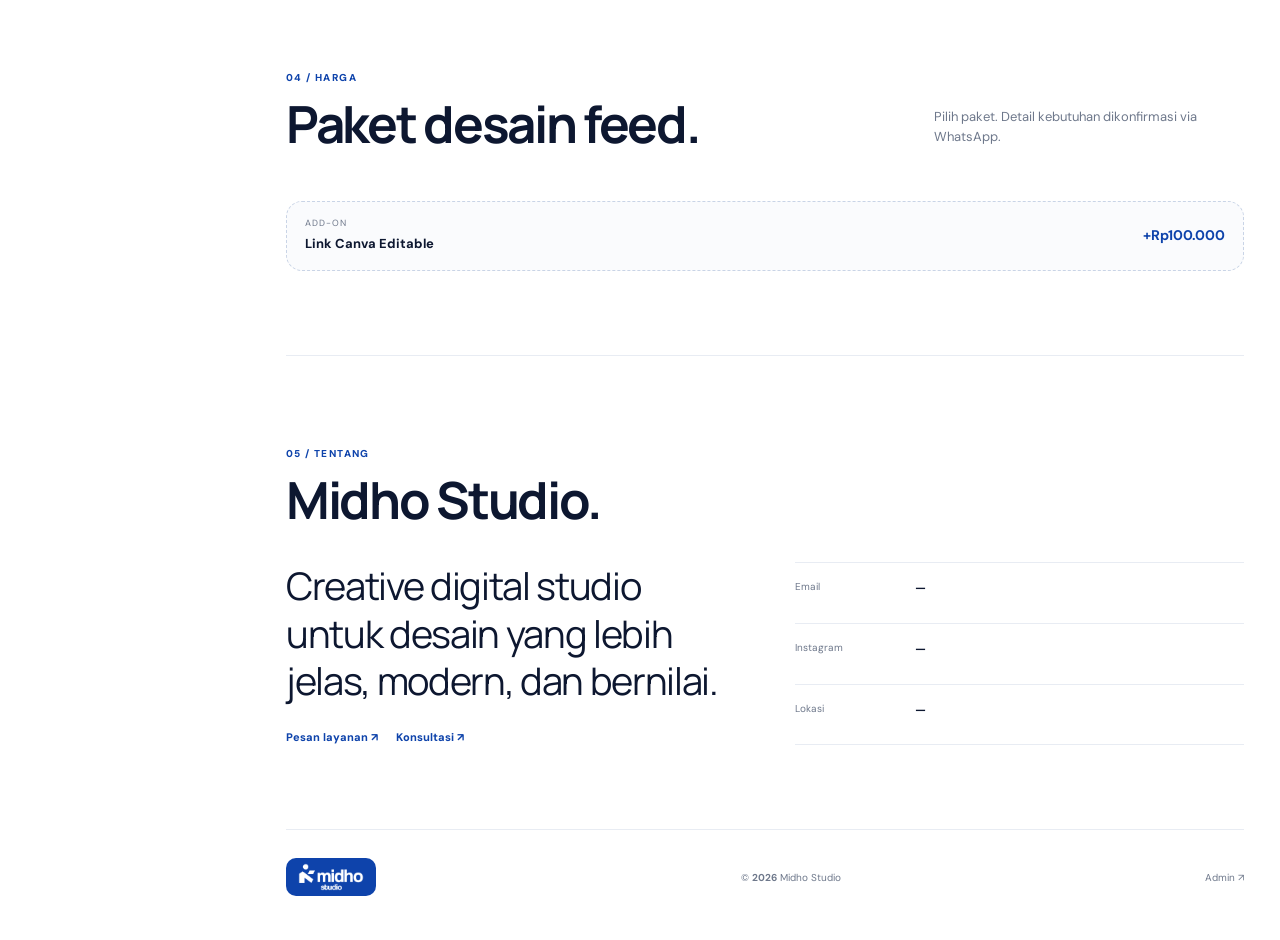
==== commit 34dcdf68: "Launch simplified studio website and client CRM dashboard" ====
--- a/index.html
+++ b/index.html
@@ -1,232 +1,98 @@
 <!doctype html>
 <html lang="id">
 <head>
-  <meta charset="utf-8" />
-  <meta name="viewport" content="width=device-width,initial-scale=1" />
-  <meta name="theme-color" content="#0E43AB" />
-  <meta name="description" content="Midho Studio — creative digital studio untuk branding, desain, website, dan kebutuhan visual bisnis." />
-  <title>Midho Studio — Creative Digital Studio</title>
-  <link rel="icon" type="image/png" href="/assets/midho-logo-white.png">
-  <link rel="preconnect" href="https://fonts.googleapis.com">
-  <link rel="preconnect" href="https://fonts.gstatic.com" crossorigin>
-  <link href="https://fonts.googleapis.com/css2?family=DM+Sans:wght@400;500;600;700&family=Manrope:wght@500;600;700;800&display=swap" rel="stylesheet">
-  <link rel="stylesheet" href="/assets/styles.css" />\n  <link rel="stylesheet" href="/assets/polish.css" />
+<meta charset="utf-8">
+<meta name="viewport" content="width=device-width,initial-scale=1,viewport-fit=cover">
+<meta name="theme-color" content="#0E43AB">
+<meta name="description" content="Midho Studio — desain visual, konten, website, dan kebutuhan kreatif digital.">
+<title>Midho Studio — Creative Digital Studio</title>
+<link rel="icon" type="image/png" href="/assets/midho-logo-white.png">
+<link rel="preconnect" href="https://fonts.googleapis.com">
+<link rel="preconnect" href="https://fonts.gstatic.com" crossorigin>
+<link href="https://fonts.googleapis.com/css2?family=DM+Sans:wght@400;500;600;700&family=Manrope:wght@600;700;800&display=swap" rel="stylesheet">
+<link rel="stylesheet" href="/assets/studio-v3.css">
 </head>
 <body>
-  <header class="topbar">
-    <div class="container nav">
-      <a class="brand" href="#top" aria-label="Midho Studio">
-        <span class="brand-logo-box"><img class="brand-logo" data-brand-logo src="/assets/midho-logo-white.png" alt="Midho Studio"></span>
-      </a>
-      <button class="menu-toggle" aria-label="Buka menu"><span></span><span></span></button>
-      <nav class="navlinks">
-        <a href="#layanan">Layanan</a>
-        <a href="#portfolio">Portfolio</a>
-        <a href="#produk">Produk</a>
-        <a href="#harga">Harga</a>
-        <a href="#tentang">Tentang</a>
-        <a class="nav-mobile-buy" href="#" data-lynk>Pesan / Beli Sekarang <span>↗</span></a>
-        <a class="nav-mobile-consult" href="#" data-whatsapp>Konsultasi WhatsApp</a>
-      </nav>
-      <a class="btn btn-primary navcta" href="#" data-lynk>Pesan / Beli Sekarang <span>↗</span></a>
-    </div>
-  </header>
-
-  <main id="top">
-    <section class="hero container">
-      <div class="hero-copy reveal">
-        <div class="eyebrow"><span class="pulse"></span> Creative Digital Studio</div>
-        <h1>Visual yang kuat.<br><span>Bisnis yang lebih hidup.</span></h1>
-        <p>Midho Studio membantu brand tampil lebih profesional melalui desain, identitas visual, website, dan kebutuhan digital yang dikerjakan dengan detail.</p>
-        <div class="hero-actions">
-          <a class="btn btn-primary btn-lg hero-buy" href="#" data-lynk>Pesan Layanan <span>↗</span></a>
-          <a class="btn btn-outline btn-lg" href="#portfolio">Lihat Portfolio</a>
-        </div>
-        <div class="hero-help"><span>Belum yakin pilih layanan?</span> <a href="#" data-whatsapp>Konsultasi dulu via WhatsApp ↗</a></div>
-        <div class="hero-benefits" aria-label="Keunggulan Midho Studio"><span>Desain custom</span><span>Revisi terarah</span><span>File siap pakai</span><span>Support setelah delivery</span></div>
-        <div class="hero-note">
-          <div class="avatars"><span>MS</span><span>UI</span><span>BR</span></div>
-          <div><b>Built with clarity.</b><small>Desain rapi, terukur, dan siap dipakai.</small></div>
-        </div>
-      </div>
-
-      <div class="hero-visual reveal">
-        <div class="orb orb1"></div><div class="orb orb2"></div>
-        <div class="browser">
-          <div class="browser-head">
-            <span class="dots"><i></i><i></i><i></i></span>
-            <small>midhostudio.com</small>
-            <b>Live</b>
-          </div>
-          <div class="browser-body">
-            <div class="mini-head original-mini-logo"><img data-brand-logo src="/assets/midho-logo-white.png" alt="Midho Studio"></div>
-            <div class="poster hero-poster">
-              <small>BRAND SYSTEM</small>
-              <h3>Make your brand<br>impossible to ignore.</h3>
-              <div><span>Identity / Digital</span><span>2026</span></div>
-            </div>
-            <div class="mini-grid">
-              <div class="poster mini-poster"><small>01</small><b>Clean<br>Identity</b></div>
-              <div class="poster mini-poster blue"><small>02</small><b>Digital<br>Experience</b></div>
-            </div>
-          </div>
-        </div>
-        <div class="float-card float-top"><span>✦</span><div><b>Pixel-perfect</b><small>Detail yang konsisten</small></div></div>
-        <div class="float-card float-bottom"><div class="bars"><i></i><i></i><i></i><i></i><i></i></div><div><b>+128%</b><small>visual impact</small></div></div>
-      </div>
-    </section>
-
-    <section class="marquee">
-      <div class="container marquee-inner">
-        <span>BRANDING</span><i></i><span>GRAPHIC DESIGN</span><i></i><span>WEBSITE</span><i></i><span>CONTENT</span><i></i><span>PRINT</span>
-      </div>
-    </section>
-
-    <section class="section container" id="layanan">
-      <div class="section-head reveal">
-        <div><div class="eyebrow">Apa yang kami kerjakan</div><h2>Layanan kreatif untuk<br>membawa brand lebih jauh.</h2></div>
-        <p>Kebutuhan visual dan digital dikerjakan dalam satu alur yang rapi — dari ide, eksplorasi, sampai hasil akhir siap digunakan.</p>
-      </div>
-
-      <div class="service-grid">
-        <article class="service-card featured reveal">
-          <div class="service-top"><span>01</span><b>↗</b></div>
-          <div class="service-icon">Aa</div>
-          <h3>Brand Identity</h3>
-          <p>Logo, visual identity, brand guideline, dan sistem desain yang konsisten.</p>
-          <div class="tags"><span>Logo</span><span>Guideline</span><span>Visual System</span></div>
-        </article>
-        <article class="service-card reveal">
-          <div class="service-top"><span>02</span><b>↗</b></div>
-          <div class="service-icon">▤</div>
-          <h3>Graphic Design</h3>
-          <p>Materi promosi yang bersih, komunikatif, dan tetap punya karakter.</p>
-          <div class="tags"><span>Social Media</span><span>Poster</span><span>Campaign</span></div>
-        </article>
-        <article class="service-card reveal">
-          <div class="service-top"><span>03</span><b>↗</b></div>
-          <div class="service-icon">&lt;/&gt;</div>
-          <h3>Website Design</h3>
-          <p>Landing page dan website bisnis modern, responsif, cepat, dan fokus konversi.</p>
-          <div class="tags"><span>UI/UX</span><span>Landing Page</span><span>Business Web</span></div>
-        </article>
-        <article class="service-card reveal">
-          <div class="service-top"><span>04</span><b>↗</b></div>
-          <div class="service-icon">◫</div>
-          <h3>Print & Merchandise</h3>
-          <p>Desain siap produksi untuk kebutuhan cetak, kemasan, dan merchandise.</p>
-          <div class="tags"><span>Packaging</span><span>Merch</span><span>Print</span></div>
-        </article>
-      </div>
-    </section>
-
-    <section class="section portfolio-section" id="portfolio">
-      <div class="container">
-        <div class="section-head light reveal">
-          <div><div class="eyebrow">Selected work</div><h2>Beberapa karya yang<br>kami banggakan.</h2></div>
-          <div class="filters">
-            <button class="active" data-filter="all">Semua</button>
-            <button data-filter="brand">Branding</button>
-            <button data-filter="digital">Digital</button>
-            <button data-filter="print">Print</button>
-          </div>
-        </div>
-
-        <div class="work-grid">
-          <article class="work-card reveal" data-category="brand">
-            <div class="work-art art-a"><span>A/01</span><strong>NORTH<br>FIELD</strong><small>Brand Identity</small></div>
-            <div class="work-meta"><div><span>Brand Identity</span><h3>Northfield — Visual System</h3></div><b>↗</b></div>
-          </article>
-          <article class="work-card reveal" data-category="digital">
-            <div class="work-art art-b"><div class="phone"><div><span></span><strong>OASIS</strong><small>Creative digital experience</small><i></i><i></i></div></div></div>
-            <div class="work-meta"><div><span>Web Design</span><h3>Oasis — Digital Presence</h3></div><b>↗</b></div>
-          </article>
-          <article class="work-card reveal" data-category="print">
-            <div class="work-art art-c"><div class="pack one">M.</div><div class="pack two">M.</div><div class="pack three">M.</div></div>
-            <div class="work-meta"><div><span>Packaging</span><h3>Mono — Product Series</h3></div><b>↗</b></div>
-          </article>
-          <article class="work-card reveal" data-category="digital">
-            <div class="work-art art-d"><div class="dash"><aside></aside><section><header><i></i><i></i></header><div><b></b><b></b><b></b></div><footer></footer></section></div></div>
-            <div class="work-meta"><div><span>Digital Product</span><h3>Flow — Business Dashboard</h3></div><b>↗</b></div>
-          </article>
-        </div>
-      </div>
-    </section>
-
-    <section class="section container" id="tentang">
-      <div class="about-grid">
-        <div class="about-copy reveal">
-          <div class="eyebrow">Cara kami bekerja</div>
-          <h2>Simple process.<br><span>Serious attention to detail.</span></h2>
-          <p>Kami menjaga proses tetap jelas dan tidak berbelit. Setiap project punya arah, progres, dan hasil akhir yang mudah dipantau.</p>
-          <a class="text-link" href="#" data-whatsapp>Mulai diskusi project <span>↗</span></a>
-        </div>
-        <div class="steps reveal">
-          <div class="step"><span>01</span><div><h3>Brief & Direction</h3><p>Kebutuhan, target, referensi, dan output disatukan menjadi brief yang jelas.</p></div></div>
-          <div class="step"><span>02</span><div><h3>Design & Review</h3><p>Konsep dikembangkan, dipresentasikan, lalu disempurnakan berdasarkan feedback.</p></div></div>
-          <div class="step"><span>03</span><div><h3>Final & Delivery</h3><p>File final disiapkan rapi sesuai kebutuhan penggunaan dan produksi.</p></div></div>
-        </div>
-      </div>
-    </section>
-
-    <section class="section products-section" id="produk">
-      <div class="container">
-        <div class="section-head reveal">
-          <div><div class="eyebrow">Produk unggulan</div><h2>Solusi siap pilih<br>untuk kebutuhan cepat.</h2></div>
-          <p>Pilih produk atau layanan unggulan. Pembelian akan diarahkan ke lynk.id Midho Studio.</p>
-        </div>
-        <div class="product-grid" id="productGrid"></div>
-      </div>
-    </section>
-
-    <section class="section pricing-section" id="harga">
-      <div class="container">
-        <div class="section-head reveal">
-          <div><div class="eyebrow">Paket layanan</div><h2>Pilih sesuai kebutuhan.<br>Bisa custom juga.</h2></div>
-          <p>Harga final mengikuti kompleksitas brief. Paket berikut menjadi titik awal agar kebutuhan lebih mudah diperkirakan.</p>
-        </div>
-        <div class="price-grid">
-          <article class="price-card reveal"><span class="price-label">Starter</span><h3>Design Essentials</h3><p>Cocok untuk kebutuhan visual rutin dan materi promosi.</p><div class="price">Mulai<strong>Rp150K</strong></div><ul><li>1 kebutuhan desain</li><li>2x revisi minor</li><li>File final siap pakai</li><li>Support setelah delivery</li></ul><a class="btn btn-outline btn-block" href="#" data-lynk>Pilih & Pesan ↗</a></article>
-          <article class="price-card popular reveal"><span class="popular-badge">Paling fleksibel</span><span class="price-label">Growth</span><h3>Brand & Campaign</h3><p>Untuk brand yang ingin membangun visual lebih konsisten.</p><div class="price">Mulai<strong>Rp350K</strong></div><ul><li>Konsep visual terarah</li><li>Multi-asset design</li><li>3x revisi minor</li><li>Priority support</li></ul><a class="btn btn-primary btn-block" href="#" data-lynk>Pilih & Pesan ↗</a></article>
-          <article class="price-card reveal"><span class="price-label">Custom</span><h3>Website & Project</h3><p>Untuk kebutuhan digital yang lebih lengkap dan spesifik.</p><div class="price">Harga<strong>Custom</strong></div><ul><li>Scope sesuai project</li><li>UI/UX & development</li><li>Progress terpantau</li><li>Support setelah launch</li></ul><a class="btn btn-outline btn-block" href="#" data-lynk>Lihat & Pesan ↗</a></article>
-        </div>
-      </div>
-    </section>
-
-    <section class="section container contact-section" id="kontak">
-      <div class="contact-grid">
-        <div class="reveal"><div class="eyebrow">Profil & kontak</div><h2>Midho Studio,<br>partner kreatif digital.</h2><p id="publicAbout"></p></div>
-        <div class="contact-card reveal">
-          <div><span>Lokasi</span><strong id="publicLocation">—</strong></div>
-          <div><span>Email</span><a id="publicEmail" href="#">—</a></div>
-          <div><span>Instagram</span><a id="publicInstagram" href="#" target="_blank">—</a></div>
-          <div class="contact-actions"><a class="btn btn-primary btn-block" href="#" data-whatsapp>Konsultasi via WhatsApp</a></div>
-        </div>
-      </div>
-    </section>
-
-    <section class="cta-wrap container reveal">
-      <div class="cta">
-        <div><span class="eyebrow">Punya project?</span><h2>Mari buat sesuatu<br>yang layak diingat.</h2></div>
-        <div class="cta-side"><p>Sudah siap mulai? Pilih layanan dan lakukan pemesanan melalui halaman resmi Midho Studio. WhatsApp tersedia khusus untuk konsultasi.</p><div><a class="btn btn-white btn-lg" href="#" data-lynk>Lihat Layanan & Pesan <span>↗</span></a><a class="btn btn-soft btn-lg" href="#" data-whatsapp>Konsultasi WhatsApp</a></div></div>
-      </div>
-    </section>
-  </main>
-
-  <footer class="footer">
-    <div class="container footer-grid">
-      <div>
-        <a class="brand footer-brand" href="#top"><span class="brand-logo-box"><img class="brand-logo" data-brand-logo src="/assets/midho-logo-white.png" alt="Midho Studio"></span></a>
-        <p>Creative digital studio untuk desain yang lebih jelas, modern, dan bernilai.</p>
-      </div>
-      <div><span>Explore</span><a href="#layanan">Layanan</a><a href="#portfolio">Portfolio</a><a href="#produk">Produk</a><a href="#harga">Harga</a></div>
-      <div><span>Contact</span><a href="#" data-whatsapp>WhatsApp</a><a href="#" id="footerInstagram" target="_blank" rel="noopener">Instagram</a><a href="#" id="footerEmail">Email</a></div>
-      <div><span>Admin</span><a href="/admin/">Dashboard</a><small>© <span id="year"></span> Midho Studio</small></div>
-    </div>
-  </footer>
-  <a class="floating-wa" href="#" data-whatsapp aria-label="Konsultasi WhatsApp"><span>WA</span><b>Konsultasi WhatsApp</b></a>
-  <div class="toast" id="toast"></div>
-  <script src="/assets/store.js"></script>
-  <script src="/assets/app.js"></script>
+<div class="site-shell">
+<aside class="site-rail" id="siteRail">
+<a class="rail-brand" href="#home"><img data-brand-logo src="/assets/midho-logo-white.png" alt="Midho Studio"></a>
+<nav class="rail-nav">
+<a href="#layanan" data-section-link><span>01</span>Layanan</a>
+<a href="#portfolio" data-section-link><span>02</span>Portfolio</a>
+<a href="#produk" data-section-link><span>03</span>Produk</a>
+<a href="#harga" data-section-link><span>04</span>Harga</a>
+<a href="#tentang" data-section-link><span>05</span>Tentang</a>
+</nav>
+<div class="rail-bottom">
+<a class="rail-admin" href="/admin/"><span>⌂</span><div><b>Dashboard</b><small>Kelola klien & project</small></div></a>
+<a class="rail-buy" href="https://lynk.id/midhostudio" target="_blank" rel="noopener">Pesan / Beli <span>↗</span></a>
+</div>
+</aside>
+<main class="site-main">
+<header class="mobile-head">
+<a href="#home"><img data-brand-logo src="/assets/midho-logo-white.png" alt="Midho Studio"></a>
+<a class="mobile-buy" href="https://lynk.id/midhostudio" target="_blank" rel="noopener">Pesan</a>
+<button id="mobileMenu" aria-label="Buka menu">☰</button>
+</header>
+<section class="studio-hero" id="home">
+<div class="hero-copy">
+<span class="kicker">Creative Digital Studio</span>
+<h1>Desain yang rapi.<br><em>Brand yang lebih kuat.</em></h1>
+<p>Visual, konten, dan website yang siap dipakai untuk bisnis.</p>
+<div class="hero-actions">
+<a class="primary-action" href="https://lynk.id/midhostudio" target="_blank" rel="noopener">Lihat Layanan & Pesan <span>↗</span></a>
+<a class="soft-action" href="#" data-whatsapp>Konsultasi WhatsApp</a>
+</div>
+<div class="micro-proof"><span>Custom</span><span>Revisi jelas</span><span>Siap pakai</span></div>
+</div>
+<div class="hero-showcase">
+<div class="showcase-card main"><img id="heroWork1" src="/assets/portfolio/portfolio-1.jpg?v=7" alt="Karya Midho Studio"></div>
+<div class="showcase-card secondary"><img id="heroWork2" src="/assets/portfolio/portfolio-2.jpg?v=7" alt="Karya Midho Studio"></div>
+<div class="showcase-badge"><strong>Selected work</strong><span>2026</span></div>
+</div>
+</section>
+<section class="studio-section" id="layanan">
+<header class="section-title"><div><span>01 / LAYANAN</span><h2>Apa yang kami kerjakan.</h2></div><p>Pilih kebutuhan, lalu lanjutkan pemesanan.</p></header>
+<div class="service-grid" id="serviceGrid"></div>
+</section>
+<section class="studio-section dark-section" id="portfolio">
+<header class="section-title light"><div><span>02 / PORTFOLIO</span><h2>Karya pilihan.</h2></div><div class="portfolio-filters" id="portfolioFilters"><button class="active" data-filter="all">Semua</button><button data-filter="digital">Digital</button><button data-filter="brand">Branding</button><button data-filter="print">Print</button></div></header>
+<div class="portfolio-grid" id="portfolioGrid"></div>
+</section>
+<section class="studio-section" id="produk">
+<header class="section-title"><div><span>03 / PRODUK</span><h2>Produk unggulan.</h2></div><p>Pembelian langsung melalui Lynk.id.</p></header>
+<div class="product-grid" id="productGrid"></div>
+</section>
+<section class="studio-section price-section" id="harga">
+<header class="section-title"><div><span>04 / HARGA</span><h2>Paket desain feed.</h2></div><p>Pilih paket. Detail kebutuhan dikonfirmasi via WhatsApp.</p></header>
+<div class="price-grid" id="priceGrid"></div>
+<div class="addon-card"><div><span>Add-on</span><strong>Link Canva Editable</strong></div><b>+Rp100.000</b></div>
+</section>
+<section class="studio-section about-section" id="tentang">
+<header class="section-title"><div><span>05 / TENTANG</span><h2>Midho Studio.</h2></div></header>
+<div class="about-layout">
+<div><p id="aboutText">Creative digital studio untuk desain yang lebih jelas, modern, dan bernilai.</p><div class="about-actions"><a href="https://lynk.id/midhostudio" target="_blank" rel="noopener">Pesan layanan ↗</a><a href="#" data-whatsapp>Konsultasi ↗</a></div></div>
+<div class="contact-list">
+<div><span>Email</span><a id="publicEmail" href="#">—</a></div>
+<div><span>Instagram</span><a id="publicInstagram" href="#" target="_blank" rel="noopener">—</a></div>
+<div><span>Lokasi</span><b id="publicLocation">—</b></div>
+</div>
+</div>
+</section>
+<footer class="studio-footer">
+<img data-brand-logo src="/assets/midho-logo-white.png" alt="Midho Studio">
+<span>© <b id="year"></b> Midho Studio</span>
+<a href="/admin/">Admin ↗</a>
+</footer>
+</main>
+</div>
+<div class="mobile-actionbar">
+<a href="#" data-whatsapp>Konsultasi</a>
+<a href="https://lynk.id/midhostudio" target="_blank" rel="noopener">Pesan / Beli ↗</a>
+</div>
+<div class="lightbox" id="lightbox" hidden><button aria-label="Tutup">×</button><img alt=""><div><span></span><strong></strong></div></div>
+<div class="toast" id="toast"></div>
+<script src="/assets/store.js"></script>
+<script src="/assets/studio-v3.js"></script>
 </body>
 </html>
--- a/assets/studio-v3.css
+++ b/assets/studio-v3.css
@@ -0,0 +1,26 @@
+:root{--blue:#0E43AB;--blue2:#1A5AD4;--ink:#0D1730;--muted:#6E788B;--line:#E8ECF3;--soft:#F5F8FC;--white:#fff;--shadow:0 24px 60px rgba(20,45,95,.12);--rail:250px}
+*{box-sizing:border-box}html{scroll-behavior:smooth}body{margin:0;font-family:"DM Sans",sans-serif;color:var(--ink);background:#fff;line-height:1.5}a{text-decoration:none;color:inherit}button{font:inherit}img{max-width:100%;display:block}section[id]{scroll-margin-top:22px}
+.site-shell{display:grid;grid-template-columns:var(--rail) minmax(0,1fr);min-height:100vh}
+.site-rail{position:sticky;top:0;height:100vh;padding:24px 20px 20px;border-right:1px solid var(--line);background:rgba(255,255,255,.98);display:flex;flex-direction:column;z-index:30}
+.rail-brand{width:108px;height:48px;border-radius:14px;overflow:hidden;background:var(--blue);display:grid;place-items:center}.rail-brand img{width:100%;height:100%;object-fit:contain;padding:7px}
+.rail-nav{display:grid;gap:4px;margin-top:54px}.rail-nav a{display:grid;grid-template-columns:34px 1fr;align-items:center;min-height:48px;padding:0 12px;border-radius:12px;color:#4D5870;font-weight:700;font-size:15px;transition:.2s}.rail-nav a span{font-size:10px;color:#9AA4B6}.rail-nav a:hover,.rail-nav a.active{background:#EDF3FF;color:var(--blue)}.rail-nav a.active span{color:var(--blue)}
+.rail-bottom{margin-top:auto;display:grid;gap:10px}.rail-admin{display:flex;align-items:center;gap:11px;padding:11px;border:1px solid var(--line);border-radius:13px}.rail-admin>span{width:32px;height:32px;border-radius:9px;background:#F0F4FB;display:grid;place-items:center;color:var(--blue)}.rail-admin b{display:block;font-size:12px}.rail-admin small{display:block;color:var(--muted);font-size:9px;margin-top:1px}.rail-buy{display:flex;align-items:center;justify-content:space-between;background:var(--blue);color:#fff;border-radius:13px;padding:13px 14px;font-size:13px;font-weight:800;box-shadow:0 12px 26px rgba(14,67,171,.2)}
+.site-main{min-width:0}.mobile-head{display:none}
+.studio-hero,.studio-section,.studio-footer{width:min(1240px,calc(100% - 72px));margin:0 auto}
+.studio-hero{min-height:680px;display:grid;grid-template-columns:minmax(0,.92fr) minmax(420px,1.08fr);align-items:center;gap:56px;padding:58px 0 68px}.kicker{display:inline-flex;align-items:center;gap:8px;color:var(--blue);font-size:11px;font-weight:800;letter-spacing:.15em;text-transform:uppercase}.kicker:before{content:"";width:7px;height:7px;border-radius:50%;background:var(--blue)}
+.hero-copy h1{font-family:"Manrope",sans-serif;font-size:clamp(58px,6.5vw,92px);line-height:.98;letter-spacing:-.065em;margin:20px 0 22px;max-width:760px}.hero-copy h1 em{font-style:normal;color:var(--blue)}.hero-copy>p{font-size:18px;color:var(--muted);max-width:530px;margin:0 0 30px}
+.hero-actions{display:flex;gap:10px;flex-wrap:wrap}.primary-action,.soft-action{display:inline-flex;align-items:center;justify-content:center;min-height:50px;padding:0 20px;border-radius:13px;font-weight:800;font-size:13px;transition:.2s}.primary-action{background:var(--blue);color:#fff;box-shadow:0 14px 30px rgba(14,67,171,.22)}.soft-action{border:1px solid #DDE3EC;background:#fff;color:var(--ink)}.primary-action:hover,.soft-action:hover{transform:translateY(-2px)}
+.micro-proof{display:flex;gap:8px;flex-wrap:wrap;margin-top:21px}.micro-proof span{border:1px solid var(--line);background:var(--soft);border-radius:999px;padding:7px 10px;color:#617088;font-size:10px;font-weight:700}
+.hero-showcase{position:relative;height:520px}.showcase-card{position:absolute;overflow:hidden;border-radius:26px;box-shadow:var(--shadow);background:#E7EDF8}.showcase-card img{width:100%;height:100%;object-fit:cover}.showcase-card.main{width:57%;height:88%;right:6%;top:3%;transform:rotate(2deg)}.showcase-card.secondary{width:42%;height:63%;left:3%;bottom:2%;transform:rotate(-3deg)}.showcase-badge{position:absolute;left:25%;top:10%;background:#fff;padding:12px 15px;border-radius:14px;box-shadow:0 15px 40px rgba(30,55,95,.16)}.showcase-badge strong,.showcase-badge span{display:block}.showcase-badge strong{font-size:11px}.showcase-badge span{font-size:9px;color:var(--muted)}
+.studio-section{padding:84px 0;border-top:1px solid var(--line)}.section-title{display:flex;align-items:flex-end;justify-content:space-between;gap:28px;margin-bottom:36px}.section-title>div>span{font-size:10px;font-weight:800;letter-spacing:.14em;color:var(--blue)}.section-title h2{font-family:"Manrope";font-size:clamp(34px,4vw,52px);letter-spacing:-.045em;line-height:1.05;margin:9px 0 0}.section-title>p{color:var(--muted);font-size:13px;max-width:310px;margin:0 0 5px}
+.service-grid{display:grid;grid-template-columns:repeat(4,minmax(0,1fr));gap:14px}.service-card{min-height:260px;border:1px solid var(--line);border-radius:20px;padding:20px;display:flex;flex-direction:column;background:#fff;transition:.22s}.service-card:hover{transform:translateY(-4px);box-shadow:0 16px 40px rgba(30,55,100,.09)}.service-card .num{font-size:10px;color:#A0A9B9}.service-card .service-mark{width:46px;height:46px;border-radius:14px;background:#EDF3FF;color:var(--blue);display:grid;place-items:center;font-weight:800;margin:38px 0 22px}.service-card h3{font-family:"Manrope";font-size:20px;letter-spacing:-.03em;margin:0 0 8px}.service-card p{font-size:12px;color:var(--muted);margin:0 0 20px}.service-card a{margin-top:auto;color:var(--blue);font-size:11px;font-weight:800}
+.dark-section{width:100%;max-width:none;background:#0E3C8E;color:#fff;padding-left:max(24px,calc((100% - 1240px)/2));padding-right:max(24px,calc((100% - 1240px)/2))}.dark-section .section-title.light>div>span{color:#AFC8FF}.dark-section .section-title h2{color:#fff}.portfolio-filters{display:flex;gap:6px;flex-wrap:wrap}.portfolio-filters button{border:1px solid rgba(255,255,255,.2);background:transparent;color:#C9D7F1;border-radius:999px;padding:8px 12px;font-size:10px;font-weight:700;cursor:pointer}.portfolio-filters button.active{background:#fff;color:var(--blue)}
+.portfolio-grid{display:grid;grid-template-columns:repeat(4,minmax(0,1fr));gap:24px 14px}.portfolio-card{cursor:pointer;min-width:0}.portfolio-image{aspect-ratio:4/5;border-radius:18px;overflow:hidden;background:#2956A6}.portfolio-image img{width:100%;height:100%;object-fit:cover;transition:.35s}.portfolio-card:hover img{transform:scale(1.02)}.portfolio-meta{padding-top:11px}.portfolio-meta span{display:block;font-size:8px;color:#AFC8FF;letter-spacing:.12em;text-transform:uppercase}.portfolio-meta h3{font-size:14px;line-height:1.3;margin:5px 0 0;color:#fff}
+.product-grid{display:grid;grid-template-columns:repeat(3,minmax(0,1fr));gap:14px}.product-card{border:1px solid var(--line);border-radius:20px;padding:22px;min-height:220px;display:flex;flex-direction:column}.product-card .product-type{font-size:9px;color:var(--blue);font-weight:800;text-transform:uppercase;letter-spacing:.1em}.product-card h3{font-family:"Manrope";font-size:23px;letter-spacing:-.03em;margin:14px 0 8px}.product-card p{font-size:12px;color:var(--muted);margin:0}.product-card footer{margin-top:auto;display:flex;align-items:center;justify-content:space-between;gap:12px}.product-card footer strong{font-size:13px}.product-card footer a{background:var(--blue);color:#fff;border-radius:11px;padding:10px 13px;font-size:10px;font-weight:800}
+.price-grid{display:grid;grid-template-columns:repeat(3,minmax(0,1fr));gap:14px}.price-card{border:1px solid var(--line);border-radius:22px;padding:24px;position:relative}.price-card.featured{border-color:#BBD0FF;background:#F7FAFF;box-shadow:0 15px 38px rgba(14,67,171,.09)}.price-card .price-label{font-size:9px;color:var(--blue);font-weight:800;text-transform:uppercase;letter-spacing:.12em}.price-card h3{font-family:"Manrope";font-size:24px;margin:12px 0 3px}.price-card .price{font-family:"Manrope";font-size:30px;font-weight:800;letter-spacing:-.035em;margin:16px 0}.price-card ul{list-style:none;margin:0 0 24px;padding:0;display:grid;gap:9px}.price-card li{font-size:12px;color:#56637A}.price-card li:before{content:"✓";color:var(--blue);font-weight:800;margin-right:8px}.price-card a{display:flex;justify-content:center;padding:12px;border-radius:11px;border:1px solid #D8E0EC;font-size:11px;font-weight:800}.price-card.featured a{background:var(--blue);color:#fff;border-color:var(--blue)}.addon-card{margin-top:14px;border:1px dashed #C9D4E6;border-radius:16px;padding:15px 18px;display:flex;align-items:center;justify-content:space-between;background:#FAFBFD}.addon-card span{display:block;font-size:9px;color:var(--muted);text-transform:uppercase;letter-spacing:.12em}.addon-card strong{font-size:13px}.addon-card b{color:var(--blue);font-size:14px}
+.about-layout{display:grid;grid-template-columns:1fr 1fr;gap:60px}.about-layout>div>p{font-family:"Manrope";font-size:clamp(25px,3vw,38px);letter-spacing:-.035em;line-height:1.25;margin:0;max-width:620px}.about-actions{display:flex;gap:18px;margin-top:24px}.about-actions a{font-size:11px;font-weight:800;color:var(--blue)}.contact-list{display:grid;border-top:1px solid var(--line)}.contact-list>div{display:grid;grid-template-columns:100px 1fr;gap:20px;padding:16px 0;border-bottom:1px solid var(--line)}.contact-list span{font-size:10px;color:var(--muted)}.contact-list a,.contact-list b{font-size:12px;font-weight:700}
+.studio-footer{border-top:1px solid var(--line);padding:28px 0 44px;display:flex;align-items:center;justify-content:space-between;gap:20px;color:var(--muted);font-size:10px}.studio-footer img{width:90px;height:38px;object-fit:contain;background:var(--blue);border-radius:10px;padding:5px}
+.mobile-actionbar{display:none}.lightbox{position:fixed;inset:0;background:rgba(5,12,28,.92);z-index:100;display:grid;place-items:center;padding:36px}.lightbox[hidden]{display:none}.lightbox img{max-height:82vh;max-width:min(880px,90vw);border-radius:18px;box-shadow:0 30px 90px rgba(0,0,0,.5)}.lightbox button{position:absolute;right:24px;top:20px;border:0;background:rgba(255,255,255,.12);color:#fff;width:42px;height:42px;border-radius:50%;font-size:24px;cursor:pointer}.lightbox>div{position:absolute;left:30px;bottom:24px;color:#fff}.lightbox>div span{display:block;font-size:9px;color:#AFC8FF;text-transform:uppercase;letter-spacing:.12em}.lightbox>div strong{font-size:14px}.toast{position:fixed;left:50%;bottom:28px;transform:translate(-50%,20px);background:#101828;color:#fff;border-radius:12px;padding:11px 14px;font-size:11px;opacity:0;pointer-events:none;transition:.2s;z-index:120}.toast.show{opacity:1;transform:translate(-50%,0)}
+@media(max-width:1180px){:root{--rail:220px}.studio-hero,.studio-section,.studio-footer{width:min(100% - 44px,1080px)}.studio-hero{grid-template-columns:1fr 1fr;gap:34px}.hero-copy h1{font-size:clamp(50px,6vw,72px)}.dark-section{width:100%;padding-left:24px;padding-right:24px}.portfolio-grid,.service-grid{grid-template-columns:repeat(3,1fr)}}
+@media(max-width:860px){body{padding-bottom:72px}.site-shell{display:block}.site-rail{position:fixed;inset:0 auto 0 0;width:min(82vw,300px);height:100dvh;transform:translateX(-104%);transition:.25s;box-shadow:30px 0 70px rgba(18,36,68,.18);z-index:90}.site-rail.open{transform:none}.rail-nav{margin-top:36px}.rail-bottom{padding-bottom:calc(env(safe-area-inset-bottom) + 6px)}.mobile-head{position:sticky;top:0;z-index:60;height:64px;padding:0 15px;display:grid;grid-template-columns:auto 1fr auto;align-items:center;gap:10px;background:rgba(255,255,255,.94);backdrop-filter:blur(16px);border-bottom:1px solid var(--line)}.mobile-head>a:first-child{width:82px;height:36px;background:var(--blue);border-radius:10px;overflow:hidden}.mobile-head img{width:100%;height:100%;object-fit:contain;padding:5px}.mobile-buy{justify-self:end;background:var(--blue);color:#fff;padding:9px 13px;border-radius:10px;font-size:10px;font-weight:800}.mobile-head button{width:38px;height:38px;border:1px solid var(--line);background:#fff;border-radius:10px}.studio-hero,.studio-section,.studio-footer{width:min(100% - 28px,720px)}.studio-hero{min-height:0;grid-template-columns:1fr;gap:30px;padding:42px 0 54px}.hero-copy h1{font-size:clamp(42px,11vw,62px);margin:16px 0}.hero-copy>p{font-size:15px;margin-bottom:22px}.hero-actions{display:grid;grid-template-columns:1.1fr .9fr}.primary-action,.soft-action{min-height:46px;padding:0 12px;font-size:11px}.micro-proof{margin-top:16px}.hero-showcase{height:360px}.showcase-card.main{width:54%;right:7%}.showcase-card.secondary{width:42%;left:5%}.showcase-badge{left:28%;top:6%}.studio-section{padding:58px 0}.section-title{display:block;margin-bottom:26px}.section-title>p{margin-top:12px}.section-title h2{font-size:34px}.service-grid{grid-template-columns:repeat(2,1fr);gap:10px}.service-card{min-height:220px;padding:16px}.service-card .service-mark{margin:26px 0 16px}.service-card h3{font-size:17px}.service-card p{font-size:11px}.dark-section{width:100%;padding-left:14px;padding-right:14px}.dark-section .section-title{width:min(100%,720px);margin-left:auto;margin-right:auto}.portfolio-filters{margin-top:14px;overflow:auto;flex-wrap:nowrap}.portfolio-grid{grid-template-columns:repeat(2,minmax(0,1fr));gap:18px 10px;max-width:720px;margin:auto}.portfolio-image{border-radius:13px}.portfolio-meta h3{font-size:12px}.product-grid{grid-template-columns:1fr;gap:10px}.product-card{min-height:180px;padding:18px}.product-card h3{font-size:20px}.price-grid{grid-template-columns:1fr;gap:10px}.price-card{padding:20px}.price-card .price{font-size:27px}.about-layout{grid-template-columns:1fr;gap:34px}.about-layout>div>p{font-size:28px}.contact-list>div{grid-template-columns:80px 1fr}.studio-footer{padding-bottom:28px}.mobile-actionbar{position:fixed;left:10px;right:10px;bottom:10px;z-index:70;display:grid;grid-template-columns:.82fr 1.18fr;background:#fff;border:1px solid #E3E8F0;border-radius:16px;padding:6px;box-shadow:0 18px 50px rgba(15,33,65,.18)}.mobile-actionbar a{display:grid;place-items:center;min-height:46px;border-radius:11px;font-size:11px;font-weight:800}.mobile-actionbar a:last-child{background:var(--blue);color:#fff}}
+@media(max-width:430px){.hero-actions{grid-template-columns:1fr}.hero-showcase{height:320px}.showcase-card.main{width:58%;height:86%;right:2%}.showcase-card.secondary{width:45%;height:60%;left:2%}.showcase-badge{left:21%}.service-grid{grid-template-columns:1fr 1fr}.service-card{min-height:205px}.portfolio-meta h3{font-size:11px}.studio-footer{flex-wrap:wrap}.studio-footer img{width:78px}}
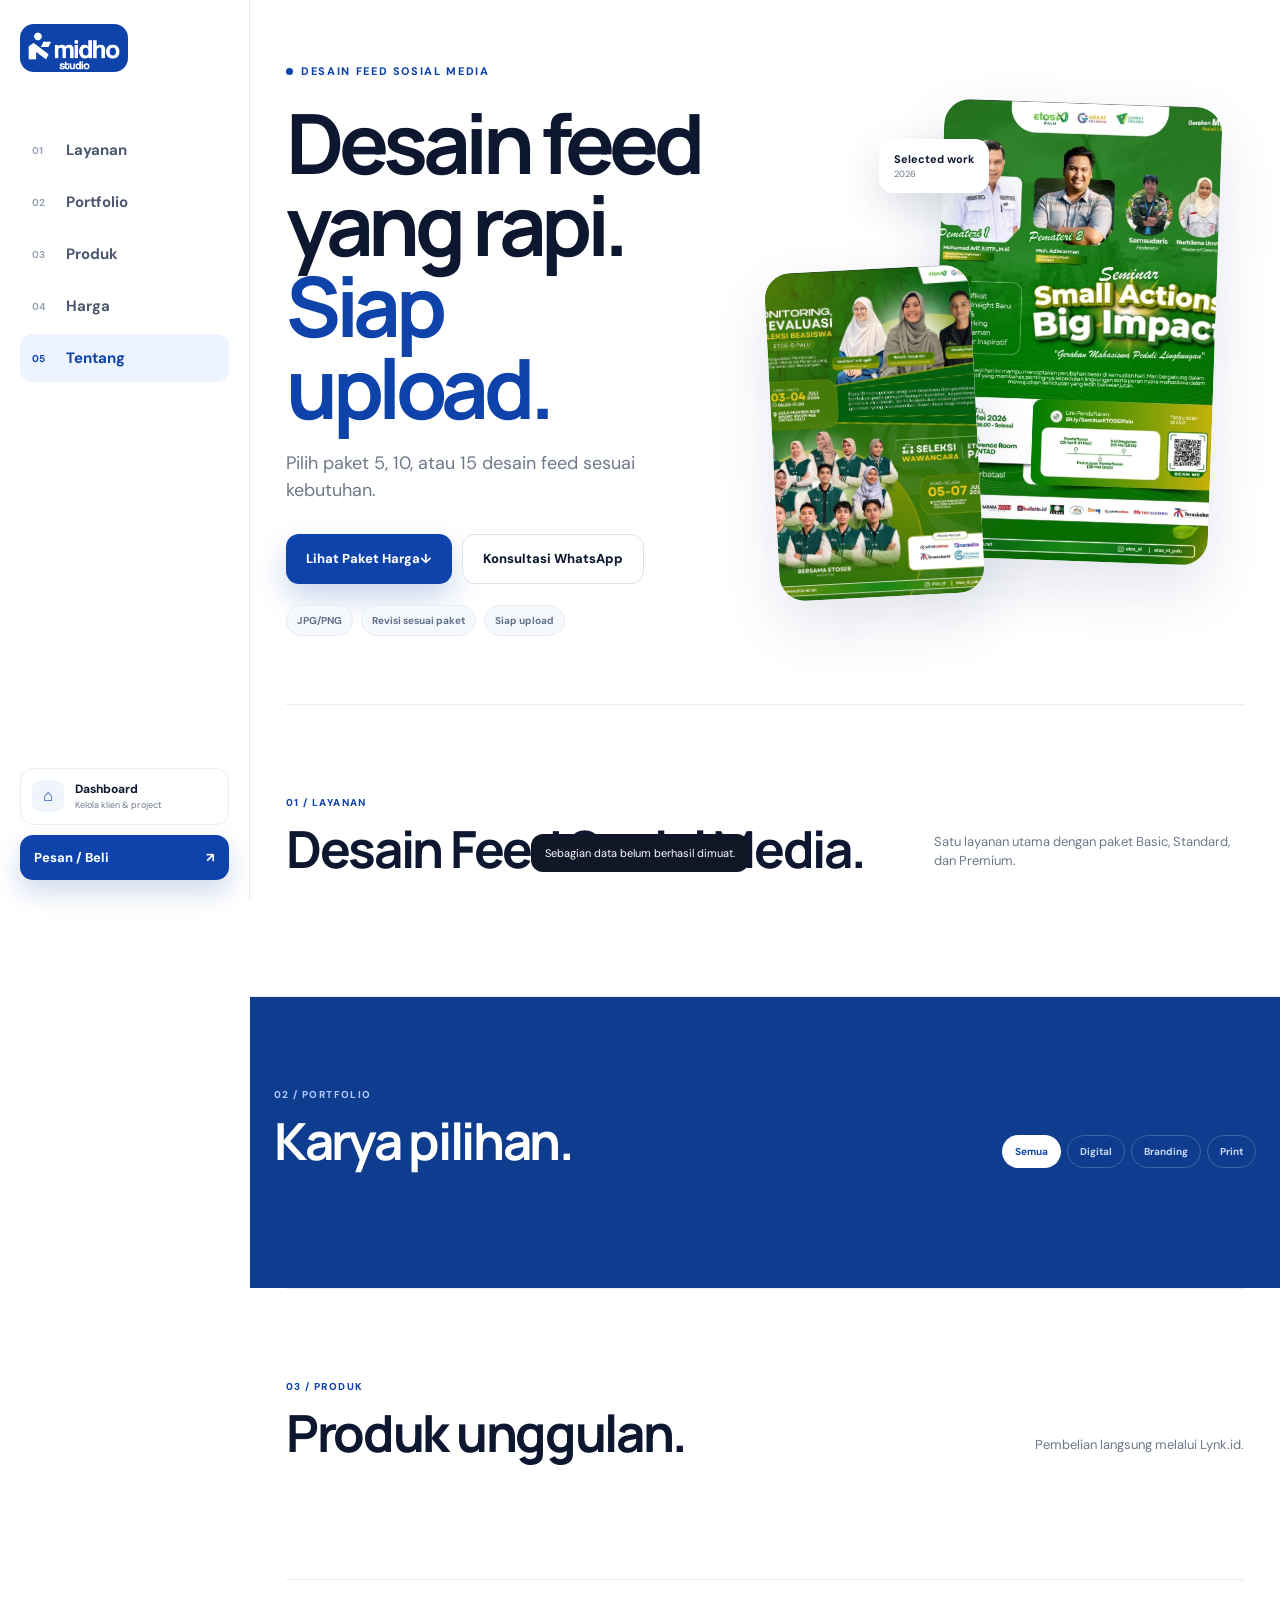
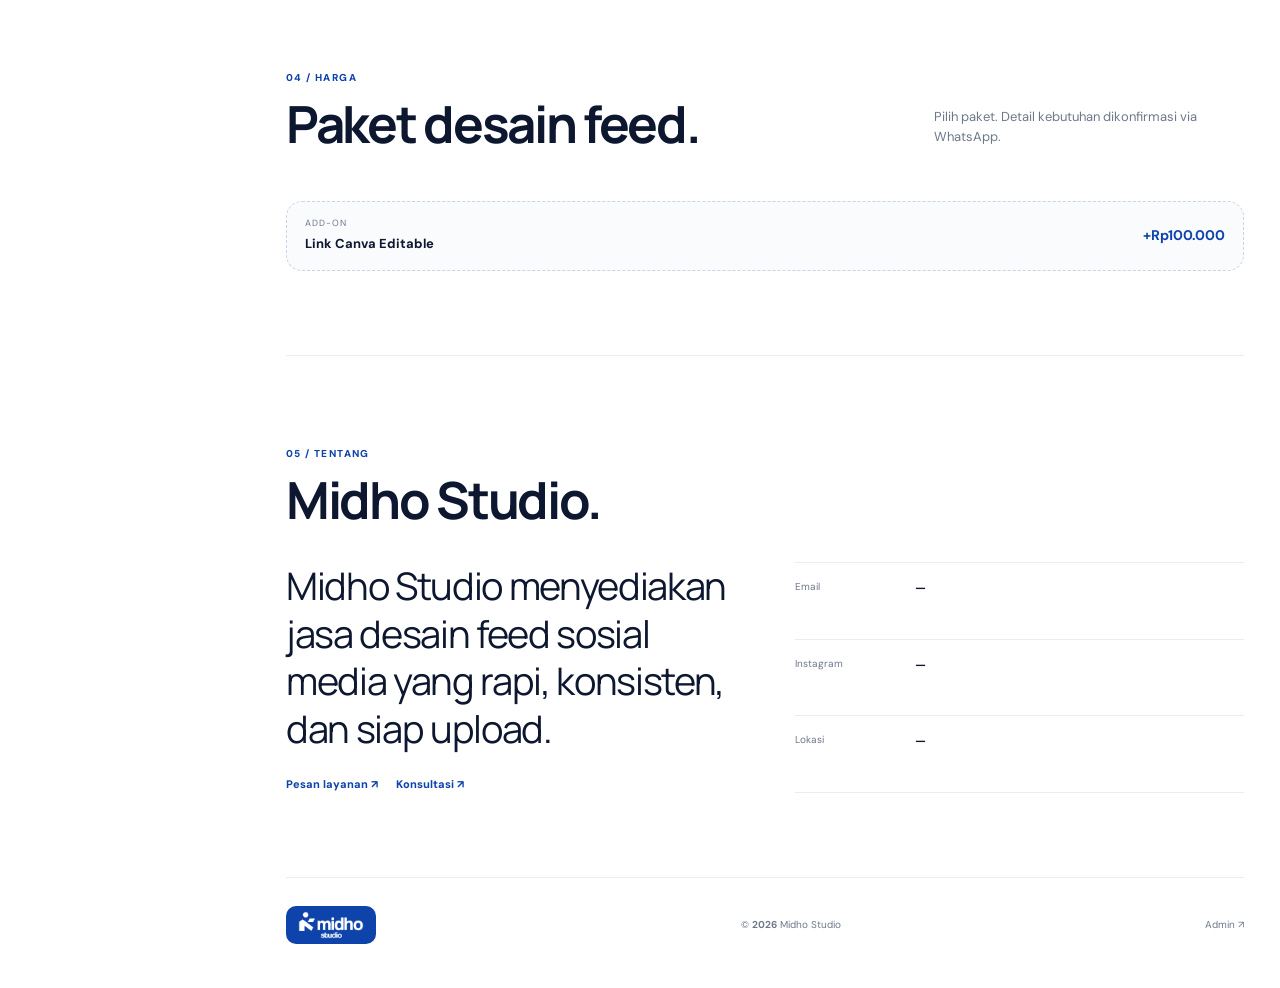
==== commit dcd06117: "Align public services to feed design packages only" ====
--- a/index.html
+++ b/index.html
@@ -4,8 +4,8 @@
 <meta charset="utf-8">
 <meta name="viewport" content="width=device-width,initial-scale=1,viewport-fit=cover">
 <meta name="theme-color" content="#0E43AB">
-<meta name="description" content="Midho Studio — desain visual, konten, website, dan kebutuhan kreatif digital.">
-<title>Midho Studio — Creative Digital Studio</title>
+<meta name="description" content="Midho Studio — jasa desain feed sosial media dengan paket Basic, Standard, dan Premium.">
+<title>Midho Studio — Desain Feed Sosial Media</title>
 <link rel="icon" type="image/png" href="/assets/midho-logo-white.png">
 <link rel="preconnect" href="https://fonts.googleapis.com">
 <link rel="preconnect" href="https://fonts.gstatic.com" crossorigin>
@@ -36,14 +36,14 @@
 </header>
 <section class="studio-hero" id="home">
 <div class="hero-copy">
-<span class="kicker">Creative Digital Studio</span>
-<h1>Desain yang rapi.<br><em>Brand yang lebih kuat.</em></h1>
-<p>Visual, konten, dan website yang siap dipakai untuk bisnis.</p>
+<span class="kicker">Desain Feed Sosial Media</span>
+<h1>Desain feed yang rapi.<br><em>Siap upload.</em></h1>
+<p>Pilih paket 5, 10, atau 15 desain feed sesuai kebutuhan.</p>
 <div class="hero-actions">
-<a class="primary-action" href="https://lynk.id/midhostudio" target="_blank" rel="noopener">Lihat Layanan & Pesan <span>↗</span></a>
+<a class="primary-action" href="#harga">Lihat Paket Harga <span>↓</span></a>
 <a class="soft-action" href="#" data-whatsapp>Konsultasi WhatsApp</a>
 </div>
-<div class="micro-proof"><span>Custom</span><span>Revisi jelas</span><span>Siap pakai</span></div>
+<div class="micro-proof"><span>JPG/PNG</span><span>Revisi sesuai paket</span><span>Siap upload</span></div>
 </div>
 <div class="hero-showcase">
 <div class="showcase-card main"><img id="heroWork1" src="/assets/portfolio/portfolio-1.jpg?v=7" alt="Karya Midho Studio"></div>
@@ -52,7 +52,7 @@
 </div>
 </section>
 <section class="studio-section" id="layanan">
-<header class="section-title"><div><span>01 / LAYANAN</span><h2>Apa yang kami kerjakan.</h2></div><p>Pilih kebutuhan, lalu lanjutkan pemesanan.</p></header>
+<header class="section-title"><div><span>01 / LAYANAN</span><h2>Desain Feed Sosial Media.</h2></div><p>Satu layanan utama dengan paket Basic, Standard, dan Premium.</p></header>
 <div class="service-grid" id="serviceGrid"></div>
 </section>
 <section class="studio-section dark-section" id="portfolio">
@@ -71,7 +71,7 @@
 <section class="studio-section about-section" id="tentang">
 <header class="section-title"><div><span>05 / TENTANG</span><h2>Midho Studio.</h2></div></header>
 <div class="about-layout">
-<div><p id="aboutText">Creative digital studio untuk desain yang lebih jelas, modern, dan bernilai.</p><div class="about-actions"><a href="https://lynk.id/midhostudio" target="_blank" rel="noopener">Pesan layanan ↗</a><a href="#" data-whatsapp>Konsultasi ↗</a></div></div>
+<div><p id="aboutText">Midho Studio menyediakan jasa desain feed sosial media yang rapi, konsisten, dan siap upload.</p><div class="about-actions"><a href="https://lynk.id/midhostudio" target="_blank" rel="noopener">Pesan layanan ↗</a><a href="#" data-whatsapp>Konsultasi ↗</a></div></div>
 <div class="contact-list">
 <div><span>Email</span><a id="publicEmail" href="#">—</a></div>
 <div><span>Instagram</span><a id="publicInstagram" href="#" target="_blank" rel="noopener">—</a></div>
--- a/assets/studio-v3.css
+++ b/assets/studio-v3.css
@@ -13,7 +13,7 @@
 .micro-proof{display:flex;gap:8px;flex-wrap:wrap;margin-top:21px}.micro-proof span{border:1px solid var(--line);background:var(--soft);border-radius:999px;padding:7px 10px;color:#617088;font-size:10px;font-weight:700}
 .hero-showcase{position:relative;height:520px}.showcase-card{position:absolute;overflow:hidden;border-radius:26px;box-shadow:var(--shadow);background:#E7EDF8}.showcase-card img{width:100%;height:100%;object-fit:cover}.showcase-card.main{width:57%;height:88%;right:6%;top:3%;transform:rotate(2deg)}.showcase-card.secondary{width:42%;height:63%;left:3%;bottom:2%;transform:rotate(-3deg)}.showcase-badge{position:absolute;left:25%;top:10%;background:#fff;padding:12px 15px;border-radius:14px;box-shadow:0 15px 40px rgba(30,55,95,.16)}.showcase-badge strong,.showcase-badge span{display:block}.showcase-badge strong{font-size:11px}.showcase-badge span{font-size:9px;color:var(--muted)}
 .studio-section{padding:84px 0;border-top:1px solid var(--line)}.section-title{display:flex;align-items:flex-end;justify-content:space-between;gap:28px;margin-bottom:36px}.section-title>div>span{font-size:10px;font-weight:800;letter-spacing:.14em;color:var(--blue)}.section-title h2{font-family:"Manrope";font-size:clamp(34px,4vw,52px);letter-spacing:-.045em;line-height:1.05;margin:9px 0 0}.section-title>p{color:var(--muted);font-size:13px;max-width:310px;margin:0 0 5px}
-.service-grid{display:grid;grid-template-columns:repeat(4,minmax(0,1fr));gap:14px}.service-card{min-height:260px;border:1px solid var(--line);border-radius:20px;padding:20px;display:flex;flex-direction:column;background:#fff;transition:.22s}.service-card:hover{transform:translateY(-4px);box-shadow:0 16px 40px rgba(30,55,100,.09)}.service-card .num{font-size:10px;color:#A0A9B9}.service-card .service-mark{width:46px;height:46px;border-radius:14px;background:#EDF3FF;color:var(--blue);display:grid;place-items:center;font-weight:800;margin:38px 0 22px}.service-card h3{font-family:"Manrope";font-size:20px;letter-spacing:-.03em;margin:0 0 8px}.service-card p{font-size:12px;color:var(--muted);margin:0 0 20px}.service-card a{margin-top:auto;color:var(--blue);font-size:11px;font-weight:800}
+.service-grid{display:grid;grid-template-columns:repeat(4,minmax(0,1fr));gap:14px}.service-grid.single-service{grid-template-columns:minmax(0,620px)}.service-card{min-height:260px;border:1px solid var(--line);border-radius:20px;padding:20px;display:flex;flex-direction:column;background:#fff;transition:.22s}.service-card:hover{transform:translateY(-4px);box-shadow:0 16px 40px rgba(30,55,100,.09)}.service-card .num{font-size:10px;color:#A0A9B9}.service-card .service-mark{width:56px;height:46px;border-radius:14px;background:#EDF3FF;color:var(--blue);display:grid;place-items:center;font-size:10px;font-weight:800;margin:38px 0 22px}.service-card h3{font-family:"Manrope";font-size:20px;letter-spacing:-.03em;margin:0 0 8px}.service-card p{font-size:12px;color:var(--muted);margin:0 0 20px}.service-card a{margin-top:auto;color:var(--blue);font-size:11px;font-weight:800}
 .dark-section{width:100%;max-width:none;background:#0E3C8E;color:#fff;padding-left:max(24px,calc((100% - 1240px)/2));padding-right:max(24px,calc((100% - 1240px)/2))}.dark-section .section-title.light>div>span{color:#AFC8FF}.dark-section .section-title h2{color:#fff}.portfolio-filters{display:flex;gap:6px;flex-wrap:wrap}.portfolio-filters button{border:1px solid rgba(255,255,255,.2);background:transparent;color:#C9D7F1;border-radius:999px;padding:8px 12px;font-size:10px;font-weight:700;cursor:pointer}.portfolio-filters button.active{background:#fff;color:var(--blue)}
 .portfolio-grid{display:grid;grid-template-columns:repeat(4,minmax(0,1fr));gap:24px 14px}.portfolio-card{cursor:pointer;min-width:0}.portfolio-image{aspect-ratio:4/5;border-radius:18px;overflow:hidden;background:#2956A6}.portfolio-image img{width:100%;height:100%;object-fit:cover;transition:.35s}.portfolio-card:hover img{transform:scale(1.02)}.portfolio-meta{padding-top:11px}.portfolio-meta span{display:block;font-size:8px;color:#AFC8FF;letter-spacing:.12em;text-transform:uppercase}.portfolio-meta h3{font-size:14px;line-height:1.3;margin:5px 0 0;color:#fff}
 .product-grid{display:grid;grid-template-columns:repeat(3,minmax(0,1fr));gap:14px}.product-card{border:1px solid var(--line);border-radius:20px;padding:22px;min-height:220px;display:flex;flex-direction:column}.product-card .product-type{font-size:9px;color:var(--blue);font-weight:800;text-transform:uppercase;letter-spacing:.1em}.product-card h3{font-family:"Manrope";font-size:23px;letter-spacing:-.03em;margin:14px 0 8px}.product-card p{font-size:12px;color:var(--muted);margin:0}.product-card footer{margin-top:auto;display:flex;align-items:center;justify-content:space-between;gap:12px}.product-card footer strong{font-size:13px}.product-card footer a{background:var(--blue);color:#fff;border-radius:11px;padding:10px 13px;font-size:10px;font-weight:800}
@@ -21,6 +21,6 @@
 .about-layout{display:grid;grid-template-columns:1fr 1fr;gap:60px}.about-layout>div>p{font-family:"Manrope";font-size:clamp(25px,3vw,38px);letter-spacing:-.035em;line-height:1.25;margin:0;max-width:620px}.about-actions{display:flex;gap:18px;margin-top:24px}.about-actions a{font-size:11px;font-weight:800;color:var(--blue)}.contact-list{display:grid;border-top:1px solid var(--line)}.contact-list>div{display:grid;grid-template-columns:100px 1fr;gap:20px;padding:16px 0;border-bottom:1px solid var(--line)}.contact-list span{font-size:10px;color:var(--muted)}.contact-list a,.contact-list b{font-size:12px;font-weight:700}
 .studio-footer{border-top:1px solid var(--line);padding:28px 0 44px;display:flex;align-items:center;justify-content:space-between;gap:20px;color:var(--muted);font-size:10px}.studio-footer img{width:90px;height:38px;object-fit:contain;background:var(--blue);border-radius:10px;padding:5px}
 .mobile-actionbar{display:none}.lightbox{position:fixed;inset:0;background:rgba(5,12,28,.92);z-index:100;display:grid;place-items:center;padding:36px}.lightbox[hidden]{display:none}.lightbox img{max-height:82vh;max-width:min(880px,90vw);border-radius:18px;box-shadow:0 30px 90px rgba(0,0,0,.5)}.lightbox button{position:absolute;right:24px;top:20px;border:0;background:rgba(255,255,255,.12);color:#fff;width:42px;height:42px;border-radius:50%;font-size:24px;cursor:pointer}.lightbox>div{position:absolute;left:30px;bottom:24px;color:#fff}.lightbox>div span{display:block;font-size:9px;color:#AFC8FF;text-transform:uppercase;letter-spacing:.12em}.lightbox>div strong{font-size:14px}.toast{position:fixed;left:50%;bottom:28px;transform:translate(-50%,20px);background:#101828;color:#fff;border-radius:12px;padding:11px 14px;font-size:11px;opacity:0;pointer-events:none;transition:.2s;z-index:120}.toast.show{opacity:1;transform:translate(-50%,0)}
-@media(max-width:1180px){:root{--rail:220px}.studio-hero,.studio-section,.studio-footer{width:min(100% - 44px,1080px)}.studio-hero{grid-template-columns:1fr 1fr;gap:34px}.hero-copy h1{font-size:clamp(50px,6vw,72px)}.dark-section{width:100%;padding-left:24px;padding-right:24px}.portfolio-grid,.service-grid{grid-template-columns:repeat(3,1fr)}}
-@media(max-width:860px){body{padding-bottom:72px}.site-shell{display:block}.site-rail{position:fixed;inset:0 auto 0 0;width:min(82vw,300px);height:100dvh;transform:translateX(-104%);transition:.25s;box-shadow:30px 0 70px rgba(18,36,68,.18);z-index:90}.site-rail.open{transform:none}.rail-nav{margin-top:36px}.rail-bottom{padding-bottom:calc(env(safe-area-inset-bottom) + 6px)}.mobile-head{position:sticky;top:0;z-index:60;height:64px;padding:0 15px;display:grid;grid-template-columns:auto 1fr auto;align-items:center;gap:10px;background:rgba(255,255,255,.94);backdrop-filter:blur(16px);border-bottom:1px solid var(--line)}.mobile-head>a:first-child{width:82px;height:36px;background:var(--blue);border-radius:10px;overflow:hidden}.mobile-head img{width:100%;height:100%;object-fit:contain;padding:5px}.mobile-buy{justify-self:end;background:var(--blue);color:#fff;padding:9px 13px;border-radius:10px;font-size:10px;font-weight:800}.mobile-head button{width:38px;height:38px;border:1px solid var(--line);background:#fff;border-radius:10px}.studio-hero,.studio-section,.studio-footer{width:min(100% - 28px,720px)}.studio-hero{min-height:0;grid-template-columns:1fr;gap:30px;padding:42px 0 54px}.hero-copy h1{font-size:clamp(42px,11vw,62px);margin:16px 0}.hero-copy>p{font-size:15px;margin-bottom:22px}.hero-actions{display:grid;grid-template-columns:1.1fr .9fr}.primary-action,.soft-action{min-height:46px;padding:0 12px;font-size:11px}.micro-proof{margin-top:16px}.hero-showcase{height:360px}.showcase-card.main{width:54%;right:7%}.showcase-card.secondary{width:42%;left:5%}.showcase-badge{left:28%;top:6%}.studio-section{padding:58px 0}.section-title{display:block;margin-bottom:26px}.section-title>p{margin-top:12px}.section-title h2{font-size:34px}.service-grid{grid-template-columns:repeat(2,1fr);gap:10px}.service-card{min-height:220px;padding:16px}.service-card .service-mark{margin:26px 0 16px}.service-card h3{font-size:17px}.service-card p{font-size:11px}.dark-section{width:100%;padding-left:14px;padding-right:14px}.dark-section .section-title{width:min(100%,720px);margin-left:auto;margin-right:auto}.portfolio-filters{margin-top:14px;overflow:auto;flex-wrap:nowrap}.portfolio-grid{grid-template-columns:repeat(2,minmax(0,1fr));gap:18px 10px;max-width:720px;margin:auto}.portfolio-image{border-radius:13px}.portfolio-meta h3{font-size:12px}.product-grid{grid-template-columns:1fr;gap:10px}.product-card{min-height:180px;padding:18px}.product-card h3{font-size:20px}.price-grid{grid-template-columns:1fr;gap:10px}.price-card{padding:20px}.price-card .price{font-size:27px}.about-layout{grid-template-columns:1fr;gap:34px}.about-layout>div>p{font-size:28px}.contact-list>div{grid-template-columns:80px 1fr}.studio-footer{padding-bottom:28px}.mobile-actionbar{position:fixed;left:10px;right:10px;bottom:10px;z-index:70;display:grid;grid-template-columns:.82fr 1.18fr;background:#fff;border:1px solid #E3E8F0;border-radius:16px;padding:6px;box-shadow:0 18px 50px rgba(15,33,65,.18)}.mobile-actionbar a{display:grid;place-items:center;min-height:46px;border-radius:11px;font-size:11px;font-weight:800}.mobile-actionbar a:last-child{background:var(--blue);color:#fff}}
-@media(max-width:430px){.hero-actions{grid-template-columns:1fr}.hero-showcase{height:320px}.showcase-card.main{width:58%;height:86%;right:2%}.showcase-card.secondary{width:45%;height:60%;left:2%}.showcase-badge{left:21%}.service-grid{grid-template-columns:1fr 1fr}.service-card{min-height:205px}.portfolio-meta h3{font-size:11px}.studio-footer{flex-wrap:wrap}.studio-footer img{width:78px}}+@media(max-width:1180px){:root{--rail:220px}.studio-hero,.studio-section,.studio-footer{width:min(100% - 44px,1080px)}.studio-hero{grid-template-columns:1fr 1fr;gap:34px}.hero-copy h1{font-size:clamp(50px,6vw,72px)}.dark-section{width:100%;padding-left:24px;padding-right:24px}.portfolio-grid,.service-grid{grid-template-columns:repeat(3,1fr)}.service-grid.single-service{grid-template-columns:minmax(0,620px)}}
+@media(max-width:860px){body{padding-bottom:72px}.site-shell{display:block}.site-rail{position:fixed;inset:0 auto 0 0;width:min(82vw,300px);height:100dvh;transform:translateX(-104%);transition:.25s;box-shadow:30px 0 70px rgba(18,36,68,.18);z-index:90}.site-rail.open{transform:none}.rail-nav{margin-top:36px}.rail-bottom{padding-bottom:calc(env(safe-area-inset-bottom) + 6px)}.mobile-head{position:sticky;top:0;z-index:60;height:64px;padding:0 15px;display:grid;grid-template-columns:auto 1fr auto;align-items:center;gap:10px;background:rgba(255,255,255,.94);backdrop-filter:blur(16px);border-bottom:1px solid var(--line)}.mobile-head>a:first-child{width:82px;height:36px;background:var(--blue);border-radius:10px;overflow:hidden}.mobile-head img{width:100%;height:100%;object-fit:contain;padding:5px}.mobile-buy{justify-self:end;background:var(--blue);color:#fff;padding:9px 13px;border-radius:10px;font-size:10px;font-weight:800}.mobile-head button{width:38px;height:38px;border:1px solid var(--line);background:#fff;border-radius:10px}.studio-hero,.studio-section,.studio-footer{width:min(100% - 28px,720px)}.studio-hero{min-height:0;grid-template-columns:1fr;gap:30px;padding:42px 0 54px}.hero-copy h1{font-size:clamp(42px,11vw,62px);margin:16px 0}.hero-copy>p{font-size:15px;margin-bottom:22px}.hero-actions{display:grid;grid-template-columns:1.1fr .9fr}.primary-action,.soft-action{min-height:46px;padding:0 12px;font-size:11px}.micro-proof{margin-top:16px}.hero-showcase{height:360px}.showcase-card.main{width:54%;right:7%}.showcase-card.secondary{width:42%;left:5%}.showcase-badge{left:28%;top:6%}.studio-section{padding:58px 0}.section-title{display:block;margin-bottom:26px}.section-title>p{margin-top:12px}.section-title h2{font-size:34px}.service-grid{grid-template-columns:repeat(2,1fr);gap:10px}.service-grid.single-service{grid-template-columns:1fr}.service-card{min-height:220px;padding:16px}.service-card .service-mark{margin:26px 0 16px}.service-card h3{font-size:17px}.service-card p{font-size:11px}.dark-section{width:100%;padding-left:14px;padding-right:14px}.dark-section .section-title{width:min(100%,720px);margin-left:auto;margin-right:auto}.portfolio-filters{margin-top:14px;overflow:auto;flex-wrap:nowrap}.portfolio-grid{grid-template-columns:repeat(2,minmax(0,1fr));gap:18px 10px;max-width:720px;margin:auto}.portfolio-image{border-radius:13px}.portfolio-meta h3{font-size:12px}.product-grid{grid-template-columns:1fr;gap:10px}.product-card{min-height:180px;padding:18px}.product-card h3{font-size:20px}.price-grid{grid-template-columns:1fr;gap:10px}.price-card{padding:20px}.price-card .price{font-size:27px}.about-layout{grid-template-columns:1fr;gap:34px}.about-layout>div>p{font-size:28px}.contact-list>div{grid-template-columns:80px 1fr}.studio-footer{padding-bottom:28px}.mobile-actionbar{position:fixed;left:10px;right:10px;bottom:10px;z-index:70;display:grid;grid-template-columns:.82fr 1.18fr;background:#fff;border:1px solid #E3E8F0;border-radius:16px;padding:6px;box-shadow:0 18px 50px rgba(15,33,65,.18)}.mobile-actionbar a{display:grid;place-items:center;min-height:46px;border-radius:11px;font-size:11px;font-weight:800}.mobile-actionbar a:last-child{background:var(--blue);color:#fff}}
+@media(max-width:430px){.hero-actions{grid-template-columns:1fr}.hero-showcase{height:320px}.showcase-card.main{width:58%;height:86%;right:2%}.showcase-card.secondary{width:45%;height:60%;left:2%}.showcase-badge{left:21%}.service-grid{grid-template-columns:1fr}.service-grid.single-service{grid-template-columns:1fr}.service-card{min-height:205px}.portfolio-meta h3{font-size:11px}.studio-footer{flex-wrap:wrap}.studio-footer img{width:78px}}
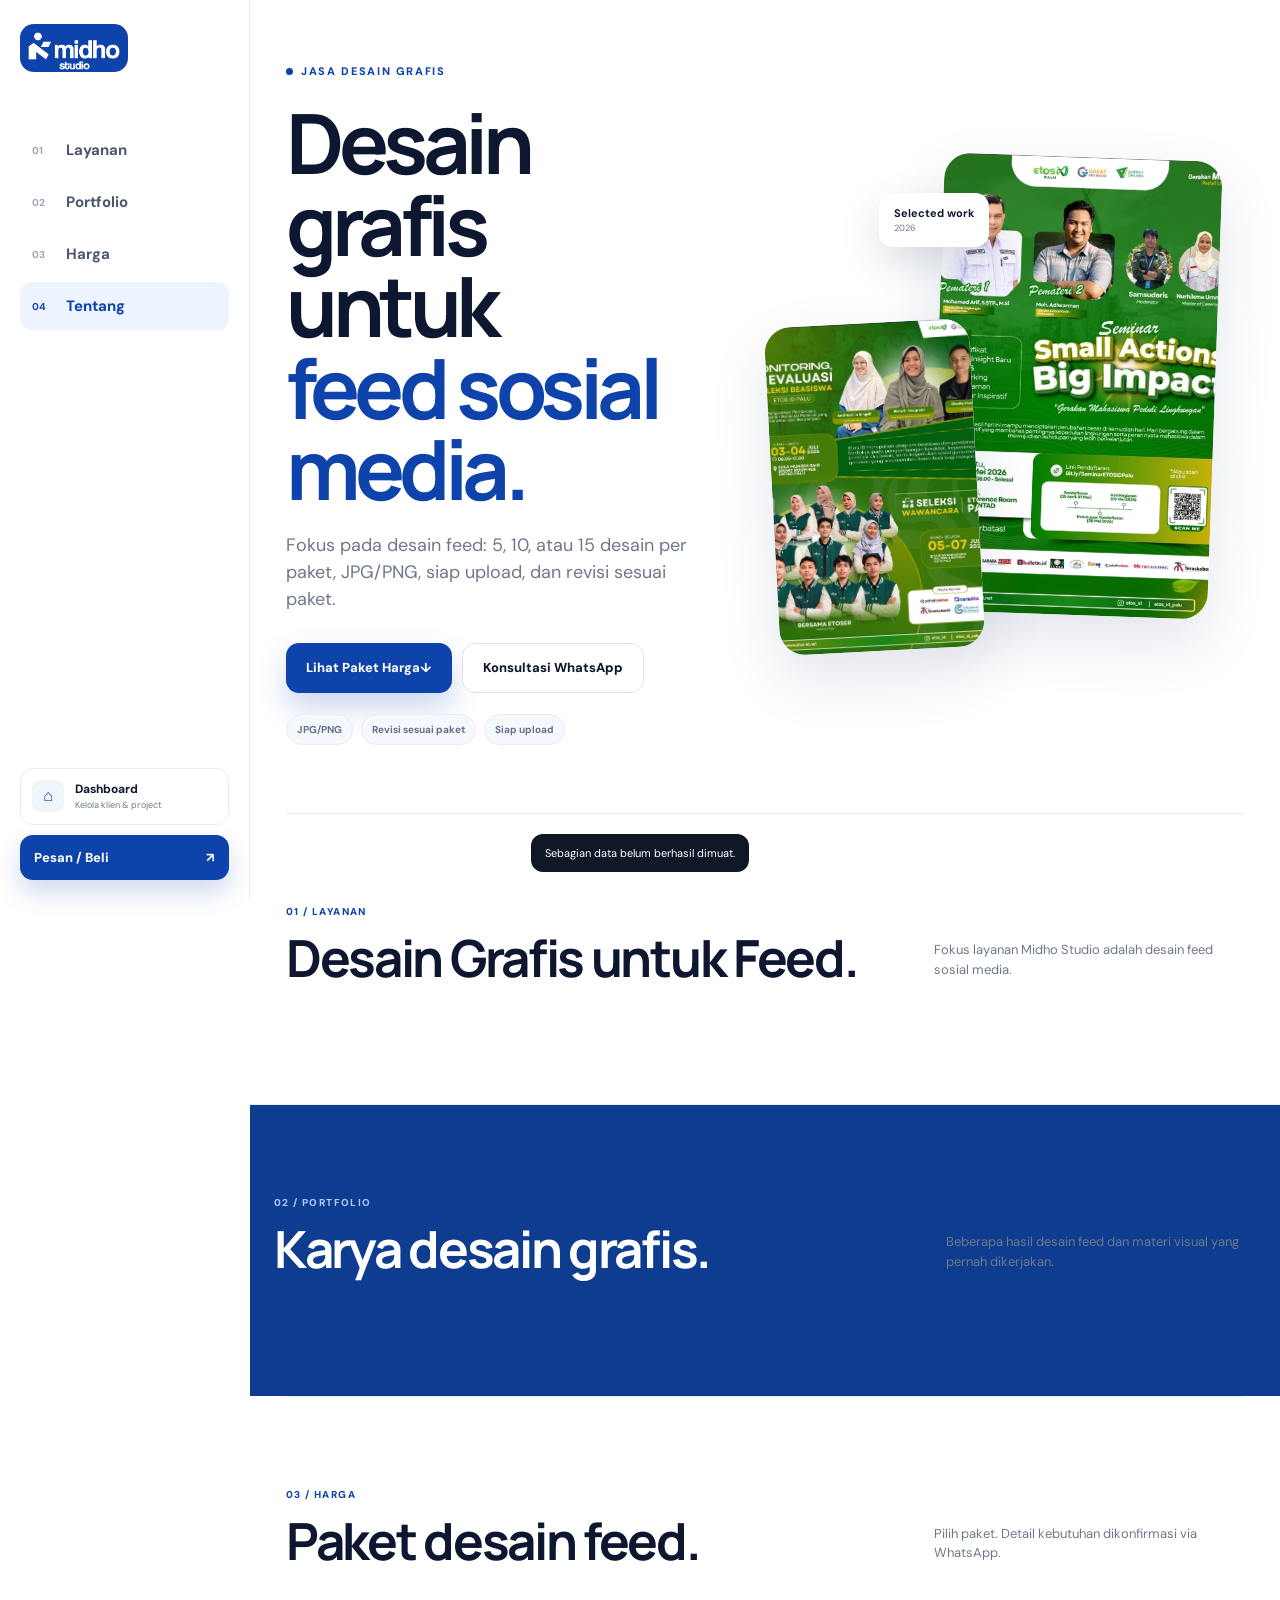
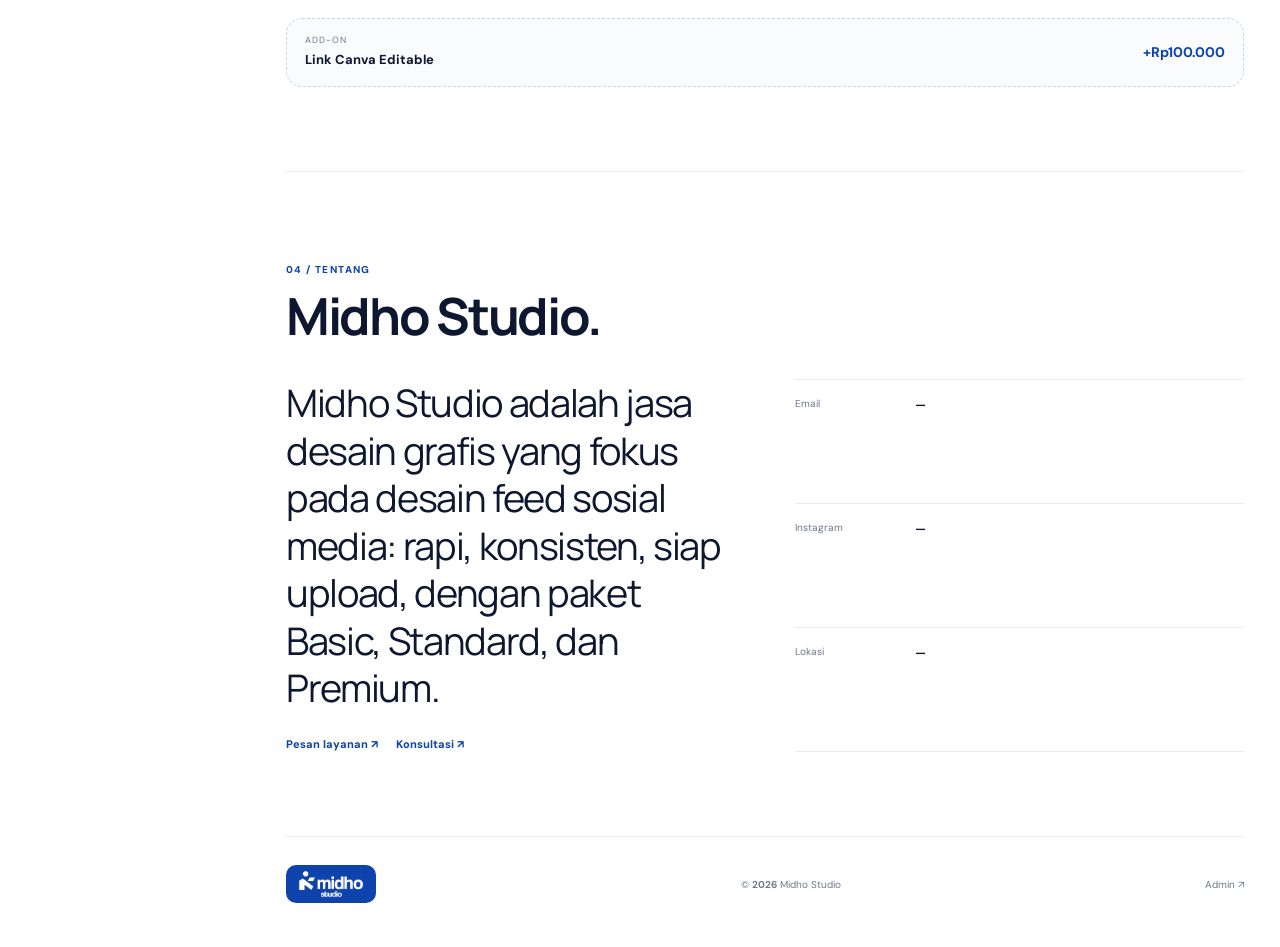
==== commit b38f1dcb: "Focus site on graphic feed design and fix portfolio uploads" ====
--- a/index.html
+++ b/index.html
@@ -4,8 +4,8 @@
 <meta charset="utf-8">
 <meta name="viewport" content="width=device-width,initial-scale=1,viewport-fit=cover">
 <meta name="theme-color" content="#0E43AB">
-<meta name="description" content="Midho Studio — jasa desain feed sosial media dengan paket Basic, Standard, dan Premium.">
-<title>Midho Studio — Desain Feed Sosial Media</title>
+<meta name="description" content="Midho Studio — jasa desain grafis yang fokus pada desain feed sosial media. Paket Basic, Standard, dan Premium.">
+<title>Midho Studio — Jasa Desain Grafis Feed Sosial Media</title>
 <link rel="icon" type="image/png" href="/assets/midho-logo-white.png">
 <link rel="preconnect" href="https://fonts.googleapis.com">
 <link rel="preconnect" href="https://fonts.gstatic.com" crossorigin>
@@ -19,9 +19,8 @@
 <nav class="rail-nav">
 <a href="#layanan" data-section-link><span>01</span>Layanan</a>
 <a href="#portfolio" data-section-link><span>02</span>Portfolio</a>
-<a href="#produk" data-section-link><span>03</span>Produk</a>
-<a href="#harga" data-section-link><span>04</span>Harga</a>
-<a href="#tentang" data-section-link><span>05</span>Tentang</a>
+<a href="#harga" data-section-link><span>03</span>Harga</a>
+<a href="#tentang" data-section-link><span>04</span>Tentang</a>
 </nav>
 <div class="rail-bottom">
 <a class="rail-admin" href="/admin/"><span>⌂</span><div><b>Dashboard</b><small>Kelola klien & project</small></div></a>
@@ -36,9 +35,9 @@
 </header>
 <section class="studio-hero" id="home">
 <div class="hero-copy">
-<span class="kicker">Desain Feed Sosial Media</span>
-<h1>Desain feed yang rapi.<br><em>Siap upload.</em></h1>
-<p>Pilih paket 5, 10, atau 15 desain feed sesuai kebutuhan.</p>
+<span class="kicker">Jasa Desain Grafis</span>
+<h1>Desain grafis untuk<br><em>feed sosial media.</em></h1>
+<p>Fokus pada desain feed: 5, 10, atau 15 desain per paket, JPG/PNG, siap upload, dan revisi sesuai paket.</p>
 <div class="hero-actions">
 <a class="primary-action" href="#harga">Lihat Paket Harga <span>↓</span></a>
 <a class="soft-action" href="#" data-whatsapp>Konsultasi WhatsApp</a>
@@ -52,26 +51,22 @@
 </div>
 </section>
 <section class="studio-section" id="layanan">
-<header class="section-title"><div><span>01 / LAYANAN</span><h2>Desain Feed Sosial Media.</h2></div><p>Satu layanan utama dengan paket Basic, Standard, dan Premium.</p></header>
+<header class="section-title"><div><span>01 / LAYANAN</span><h2>Desain Grafis untuk Feed.</h2></div><p>Fokus layanan Midho Studio adalah desain feed sosial media.</p></header>
 <div class="service-grid" id="serviceGrid"></div>
 </section>
 <section class="studio-section dark-section" id="portfolio">
-<header class="section-title light"><div><span>02 / PORTFOLIO</span><h2>Karya pilihan.</h2></div><div class="portfolio-filters" id="portfolioFilters"><button class="active" data-filter="all">Semua</button><button data-filter="digital">Digital</button><button data-filter="brand">Branding</button><button data-filter="print">Print</button></div></header>
+<header class="section-title light"><div><span>02 / PORTFOLIO</span><h2>Karya desain grafis.</h2></div><p>Beberapa hasil desain feed dan materi visual yang pernah dikerjakan.</p></header>
 <div class="portfolio-grid" id="portfolioGrid"></div>
 </section>
-<section class="studio-section" id="produk">
-<header class="section-title"><div><span>03 / PRODUK</span><h2>Produk unggulan.</h2></div><p>Pembelian langsung melalui Lynk.id.</p></header>
-<div class="product-grid" id="productGrid"></div>
-</section>
 <section class="studio-section price-section" id="harga">
-<header class="section-title"><div><span>04 / HARGA</span><h2>Paket desain feed.</h2></div><p>Pilih paket. Detail kebutuhan dikonfirmasi via WhatsApp.</p></header>
+<header class="section-title"><div><span>03 / HARGA</span><h2>Paket desain feed.</h2></div><p>Pilih paket. Detail kebutuhan dikonfirmasi via WhatsApp.</p></header>
 <div class="price-grid" id="priceGrid"></div>
 <div class="addon-card"><div><span>Add-on</span><strong>Link Canva Editable</strong></div><b>+Rp100.000</b></div>
 </section>
 <section class="studio-section about-section" id="tentang">
-<header class="section-title"><div><span>05 / TENTANG</span><h2>Midho Studio.</h2></div></header>
+<header class="section-title"><div><span>04 / TENTANG</span><h2>Midho Studio.</h2></div></header>
 <div class="about-layout">
-<div><p id="aboutText">Midho Studio menyediakan jasa desain feed sosial media yang rapi, konsisten, dan siap upload.</p><div class="about-actions"><a href="https://lynk.id/midhostudio" target="_blank" rel="noopener">Pesan layanan ↗</a><a href="#" data-whatsapp>Konsultasi ↗</a></div></div>
+<div><p id="aboutText">Midho Studio adalah jasa desain grafis yang fokus pada desain feed sosial media: rapi, konsisten, siap upload, dengan paket Basic, Standard, dan Premium.</p><div class="about-actions"><a href="https://lynk.id/midhostudio" target="_blank" rel="noopener">Pesan layanan ↗</a><a href="#" data-whatsapp>Konsultasi ↗</a></div></div>
 <div class="contact-list">
 <div><span>Email</span><a id="publicEmail" href="#">—</a></div>
 <div><span>Instagram</span><a id="publicInstagram" href="#" target="_blank" rel="noopener">—</a></div>
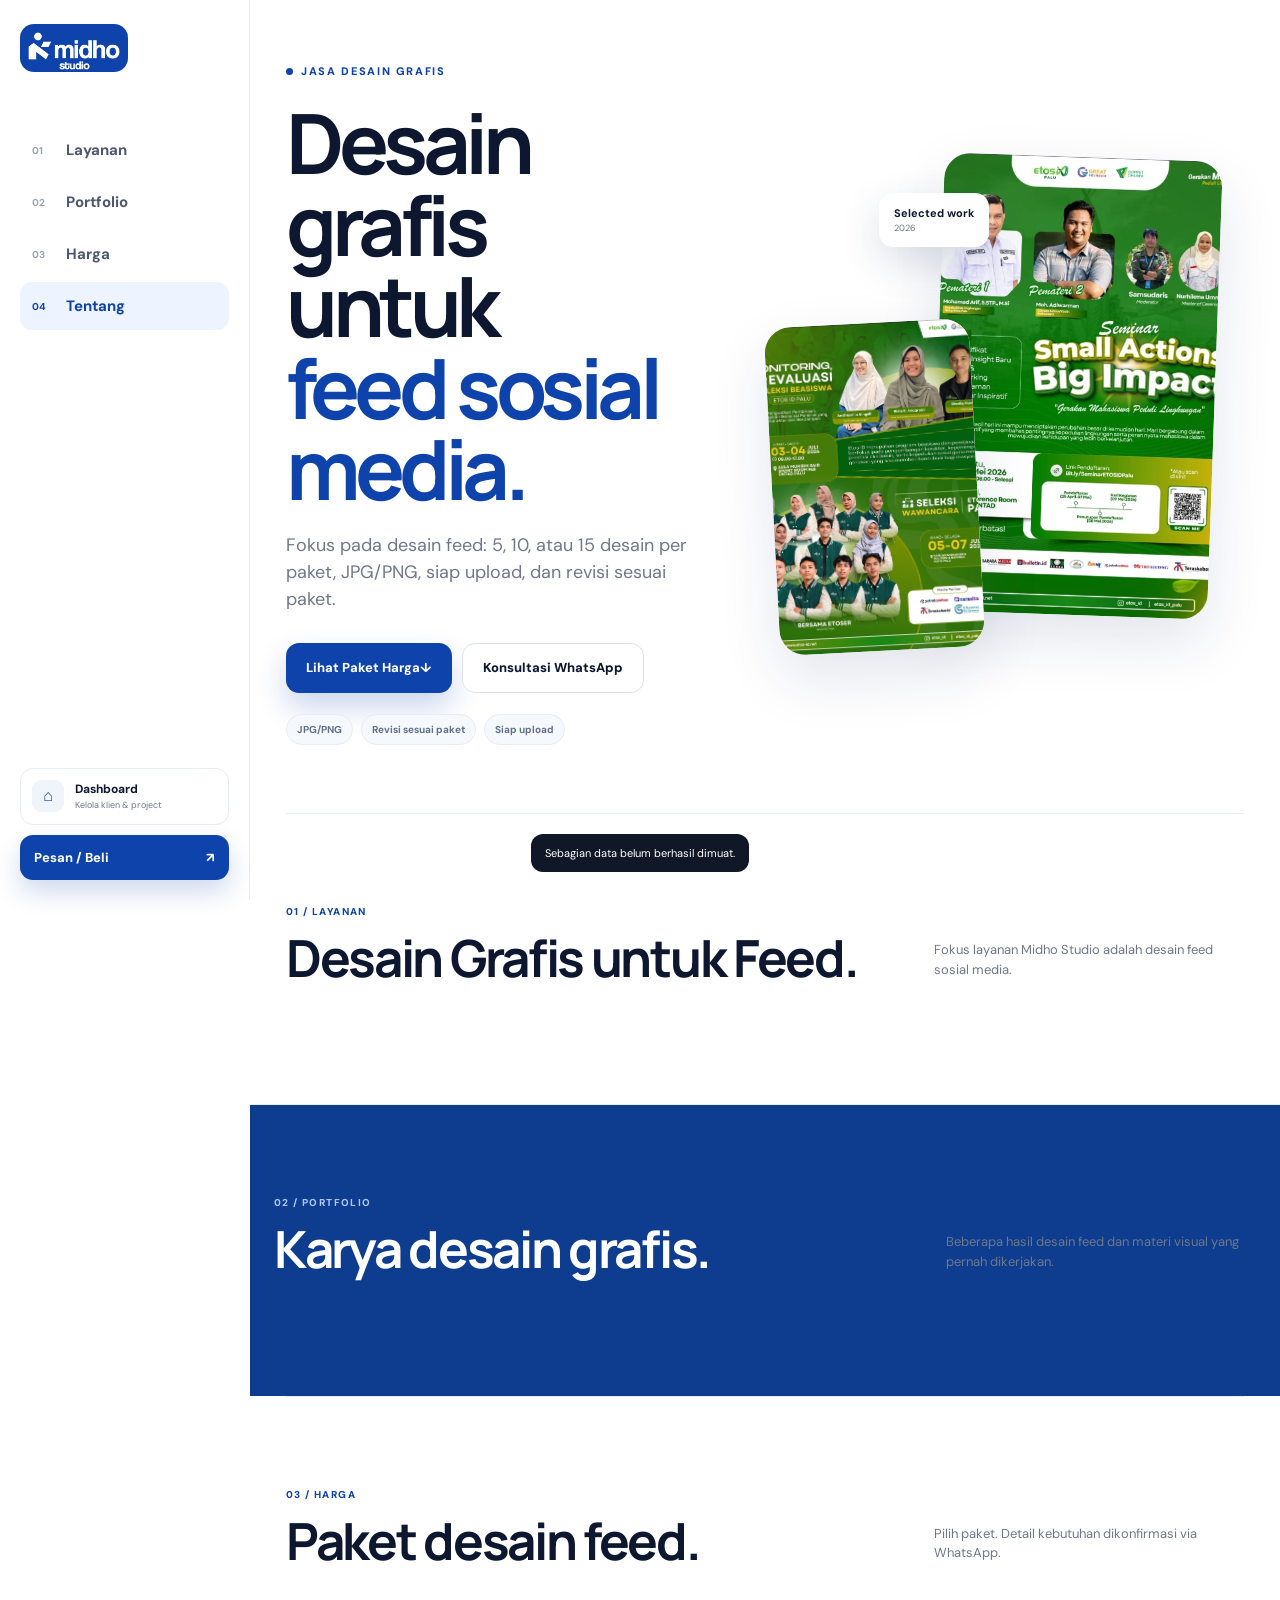
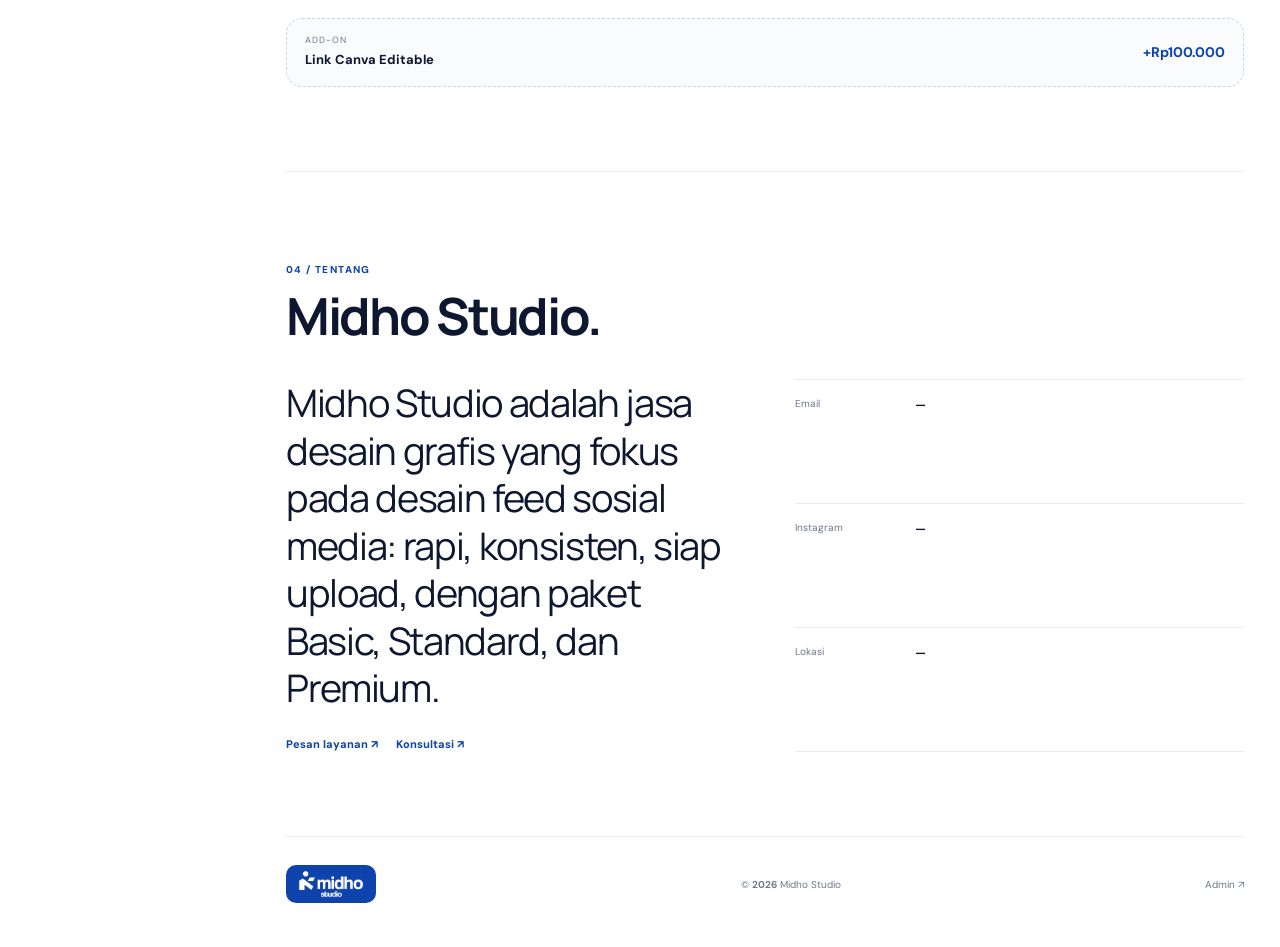
==== commit ad13f5f0: "Fix portrait layouts for public site and admin dashboard" ====
--- a/index.html
+++ b/index.html
@@ -10,7 +10,7 @@
 <link rel="preconnect" href="https://fonts.googleapis.com">
 <link rel="preconnect" href="https://fonts.gstatic.com" crossorigin>
 <link href="https://fonts.googleapis.com/css2?family=DM+Sans:wght@400;500;600;700&family=Manrope:wght@600;700;800&display=swap" rel="stylesheet">
-<link rel="stylesheet" href="/assets/studio-v3.css">
+<link rel="stylesheet" href="/assets/studio-v4.css">
 </head>
 <body>
 <div class="site-shell">
@@ -87,7 +87,7 @@
 </div>
 <div class="lightbox" id="lightbox" hidden><button aria-label="Tutup">×</button><img alt=""><div><span></span><strong></strong></div></div>
 <div class="toast" id="toast"></div>
-<script src="/assets/store.js"></script>
-<script src="/assets/studio-v3.js"></script>
+<script src="/assets/store.js?v=20260923-1045"></script>
+<script src="/assets/studio-v3.js?v=20260923-1045"></script>
 </body>
 </html>
--- a/assets/studio-v4.css
+++ b/assets/studio-v4.css
@@ -0,0 +1,114 @@
+:root{--blue:#0E43AB;--blue2:#1A5AD4;--ink:#0D1730;--muted:#6E788B;--line:#E8ECF3;--soft:#F5F8FC;--white:#fff;--shadow:0 24px 60px rgba(20,45,95,.12);--rail:250px}
+*{box-sizing:border-box}html{scroll-behavior:smooth}body{margin:0;font-family:"DM Sans",sans-serif;color:var(--ink);background:#fff;line-height:1.5}a{text-decoration:none;color:inherit}button{font:inherit}img{max-width:100%;display:block}section[id]{scroll-margin-top:22px}
+.site-shell{display:grid;grid-template-columns:var(--rail) minmax(0,1fr);min-height:100vh}
+.site-rail{position:sticky;top:0;height:100vh;padding:24px 20px 20px;border-right:1px solid var(--line);background:rgba(255,255,255,.98);display:flex;flex-direction:column;z-index:30}
+.rail-brand{width:108px;height:48px;border-radius:14px;overflow:hidden;background:var(--blue);display:grid;place-items:center}.rail-brand img{width:100%;height:100%;object-fit:contain;padding:7px}
+.rail-nav{display:grid;gap:4px;margin-top:54px}.rail-nav a{display:grid;grid-template-columns:34px 1fr;align-items:center;min-height:48px;padding:0 12px;border-radius:12px;color:#4D5870;font-weight:700;font-size:15px;transition:.2s}.rail-nav a span{font-size:10px;color:#9AA4B6}.rail-nav a:hover,.rail-nav a.active{background:#EDF3FF;color:var(--blue)}.rail-nav a.active span{color:var(--blue)}
+.rail-bottom{margin-top:auto;display:grid;gap:10px}.rail-admin{display:flex;align-items:center;gap:11px;padding:11px;border:1px solid var(--line);border-radius:13px}.rail-admin>span{width:32px;height:32px;border-radius:9px;background:#F0F4FB;display:grid;place-items:center;color:var(--blue)}.rail-admin b{display:block;font-size:12px}.rail-admin small{display:block;color:var(--muted);font-size:9px;margin-top:1px}.rail-buy{display:flex;align-items:center;justify-content:space-between;background:var(--blue);color:#fff;border-radius:13px;padding:13px 14px;font-size:13px;font-weight:800;box-shadow:0 12px 26px rgba(14,67,171,.2)}
+.site-main{min-width:0}.mobile-head{display:none}
+.studio-hero,.studio-section,.studio-footer{width:min(1240px,calc(100% - 72px));margin:0 auto}
+.studio-hero{min-height:680px;display:grid;grid-template-columns:minmax(0,.92fr) minmax(420px,1.08fr);align-items:center;gap:56px;padding:58px 0 68px}.kicker{display:inline-flex;align-items:center;gap:8px;color:var(--blue);font-size:11px;font-weight:800;letter-spacing:.15em;text-transform:uppercase}.kicker:before{content:"";width:7px;height:7px;border-radius:50%;background:var(--blue)}
+.hero-copy h1{font-family:"Manrope",sans-serif;font-size:clamp(58px,6.5vw,92px);line-height:.98;letter-spacing:-.065em;margin:20px 0 22px;max-width:760px}.hero-copy h1 em{font-style:normal;color:var(--blue)}.hero-copy>p{font-size:18px;color:var(--muted);max-width:530px;margin:0 0 30px}
+.hero-actions{display:flex;gap:10px;flex-wrap:wrap}.primary-action,.soft-action{display:inline-flex;align-items:center;justify-content:center;min-height:50px;padding:0 20px;border-radius:13px;font-weight:800;font-size:13px;transition:.2s}.primary-action{background:var(--blue);color:#fff;box-shadow:0 14px 30px rgba(14,67,171,.22)}.soft-action{border:1px solid #DDE3EC;background:#fff;color:var(--ink)}.primary-action:hover,.soft-action:hover{transform:translateY(-2px)}
+.micro-proof{display:flex;gap:8px;flex-wrap:wrap;margin-top:21px}.micro-proof span{border:1px solid var(--line);background:var(--soft);border-radius:999px;padding:7px 10px;color:#617088;font-size:10px;font-weight:700}
+.hero-showcase{position:relative;height:520px}.showcase-card{position:absolute;overflow:hidden;border-radius:26px;box-shadow:var(--shadow);background:#E7EDF8}.showcase-card img{width:100%;height:100%;object-fit:cover}.showcase-card.main{width:57%;height:88%;right:6%;top:3%;transform:rotate(2deg)}.showcase-card.secondary{width:42%;height:63%;left:3%;bottom:2%;transform:rotate(-3deg)}.showcase-badge{position:absolute;left:25%;top:10%;background:#fff;padding:12px 15px;border-radius:14px;box-shadow:0 15px 40px rgba(30,55,95,.16)}.showcase-badge strong,.showcase-badge span{display:block}.showcase-badge strong{font-size:11px}.showcase-badge span{font-size:9px;color:var(--muted)}
+.studio-section{padding:84px 0;border-top:1px solid var(--line)}.section-title{display:flex;align-items:flex-end;justify-content:space-between;gap:28px;margin-bottom:36px}.section-title>div>span{font-size:10px;font-weight:800;letter-spacing:.14em;color:var(--blue)}.section-title h2{font-family:"Manrope";font-size:clamp(34px,4vw,52px);letter-spacing:-.045em;line-height:1.05;margin:9px 0 0}.section-title>p{color:var(--muted);font-size:13px;max-width:310px;margin:0 0 5px}
+.service-grid{display:grid;grid-template-columns:repeat(4,minmax(0,1fr));gap:14px}.service-grid.single-service{grid-template-columns:minmax(0,620px)}.service-card{min-height:260px;border:1px solid var(--line);border-radius:20px;padding:20px;display:flex;flex-direction:column;background:#fff;transition:.22s}.service-card:hover{transform:translateY(-4px);box-shadow:0 16px 40px rgba(30,55,100,.09)}.service-card .num{font-size:10px;color:#A0A9B9}.service-card .service-mark{width:56px;height:46px;border-radius:14px;background:#EDF3FF;color:var(--blue);display:grid;place-items:center;font-size:10px;font-weight:800;margin:38px 0 22px}.service-card h3{font-family:"Manrope";font-size:20px;letter-spacing:-.03em;margin:0 0 8px}.service-card p{font-size:12px;color:var(--muted);margin:0 0 20px}.service-card a{margin-top:auto;color:var(--blue);font-size:11px;font-weight:800}
+.dark-section{width:100%;max-width:none;background:#0E3C8E;color:#fff;padding-left:max(24px,calc((100% - 1240px)/2));padding-right:max(24px,calc((100% - 1240px)/2))}.dark-section .section-title.light>div>span{color:#AFC8FF}.dark-section .section-title h2{color:#fff}.portfolio-filters{display:flex;gap:6px;flex-wrap:wrap}.portfolio-filters button{border:1px solid rgba(255,255,255,.2);background:transparent;color:#C9D7F1;border-radius:999px;padding:8px 12px;font-size:10px;font-weight:700;cursor:pointer}.portfolio-filters button.active{background:#fff;color:var(--blue)}
+.portfolio-grid{display:grid;grid-template-columns:repeat(4,minmax(0,1fr));gap:24px 14px}.portfolio-card{cursor:pointer;min-width:0}.portfolio-image{aspect-ratio:4/5;border-radius:18px;overflow:hidden;background:#2956A6}.portfolio-image img{width:100%;height:100%;object-fit:cover;transition:.35s}.portfolio-card:hover img{transform:scale(1.02)}.portfolio-meta{padding-top:11px}.portfolio-meta span{display:block;font-size:8px;color:#AFC8FF;letter-spacing:.12em;text-transform:uppercase}.portfolio-meta h3{font-size:14px;line-height:1.3;margin:5px 0 0;color:#fff}
+.product-grid{display:grid;grid-template-columns:repeat(3,minmax(0,1fr));gap:14px}.product-card{border:1px solid var(--line);border-radius:20px;padding:22px;min-height:220px;display:flex;flex-direction:column}.product-card .product-type{font-size:9px;color:var(--blue);font-weight:800;text-transform:uppercase;letter-spacing:.1em}.product-card h3{font-family:"Manrope";font-size:23px;letter-spacing:-.03em;margin:14px 0 8px}.product-card p{font-size:12px;color:var(--muted);margin:0}.product-card footer{margin-top:auto;display:flex;align-items:center;justify-content:space-between;gap:12px}.product-card footer strong{font-size:13px}.product-card footer a{background:var(--blue);color:#fff;border-radius:11px;padding:10px 13px;font-size:10px;font-weight:800}
+.price-grid{display:grid;grid-template-columns:repeat(3,minmax(0,1fr));gap:14px}.price-card{border:1px solid var(--line);border-radius:22px;padding:24px;position:relative}.price-card.featured{border-color:#BBD0FF;background:#F7FAFF;box-shadow:0 15px 38px rgba(14,67,171,.09)}.price-card .price-label{font-size:9px;color:var(--blue);font-weight:800;text-transform:uppercase;letter-spacing:.12em}.price-card h3{font-family:"Manrope";font-size:24px;margin:12px 0 3px}.price-card .price{font-family:"Manrope";font-size:30px;font-weight:800;letter-spacing:-.035em;margin:16px 0}.price-card ul{list-style:none;margin:0 0 24px;padding:0;display:grid;gap:9px}.price-card li{font-size:12px;color:#56637A}.price-card li:before{content:"✓";color:var(--blue);font-weight:800;margin-right:8px}.price-card a{display:flex;justify-content:center;padding:12px;border-radius:11px;border:1px solid #D8E0EC;font-size:11px;font-weight:800}.price-card.featured a{background:var(--blue);color:#fff;border-color:var(--blue)}.addon-card{margin-top:14px;border:1px dashed #C9D4E6;border-radius:16px;padding:15px 18px;display:flex;align-items:center;justify-content:space-between;background:#FAFBFD}.addon-card span{display:block;font-size:9px;color:var(--muted);text-transform:uppercase;letter-spacing:.12em}.addon-card strong{font-size:13px}.addon-card b{color:var(--blue);font-size:14px}
+.about-layout{display:grid;grid-template-columns:1fr 1fr;gap:60px}.about-layout>div>p{font-family:"Manrope";font-size:clamp(25px,3vw,38px);letter-spacing:-.035em;line-height:1.25;margin:0;max-width:620px}.about-actions{display:flex;gap:18px;margin-top:24px}.about-actions a{font-size:11px;font-weight:800;color:var(--blue)}.contact-list{display:grid;border-top:1px solid var(--line)}.contact-list>div{display:grid;grid-template-columns:100px 1fr;gap:20px;padding:16px 0;border-bottom:1px solid var(--line)}.contact-list span{font-size:10px;color:var(--muted)}.contact-list a,.contact-list b{font-size:12px;font-weight:700}
+.studio-footer{border-top:1px solid var(--line);padding:28px 0 44px;display:flex;align-items:center;justify-content:space-between;gap:20px;color:var(--muted);font-size:10px}.studio-footer img{width:90px;height:38px;object-fit:contain;background:var(--blue);border-radius:10px;padding:5px}
+.mobile-actionbar{display:none}.lightbox{position:fixed;inset:0;background:rgba(5,12,28,.92);z-index:100;display:grid;place-items:center;padding:36px}.lightbox[hidden]{display:none}.lightbox img{max-height:82vh;max-width:min(880px,90vw);border-radius:18px;box-shadow:0 30px 90px rgba(0,0,0,.5)}.lightbox button{position:absolute;right:24px;top:20px;border:0;background:rgba(255,255,255,.12);color:#fff;width:42px;height:42px;border-radius:50%;font-size:24px;cursor:pointer}.lightbox>div{position:absolute;left:30px;bottom:24px;color:#fff}.lightbox>div span{display:block;font-size:9px;color:#AFC8FF;text-transform:uppercase;letter-spacing:.12em}.lightbox>div strong{font-size:14px}.toast{position:fixed;left:50%;bottom:28px;transform:translate(-50%,20px);background:#101828;color:#fff;border-radius:12px;padding:11px 14px;font-size:11px;opacity:0;pointer-events:none;transition:.2s;z-index:120}.toast.show{opacity:1;transform:translate(-50%,0)}
+@media(max-width:1180px){:root{--rail:220px}.studio-hero,.studio-section,.studio-footer{width:min(100% - 44px,1080px)}.studio-hero{grid-template-columns:1fr 1fr;gap:34px}.hero-copy h1{font-size:clamp(50px,6vw,72px)}.dark-section{width:100%;padding-left:24px;padding-right:24px}.portfolio-grid,.service-grid{grid-template-columns:repeat(3,1fr)}.service-grid.single-service{grid-template-columns:minmax(0,620px)}}
+@media(max-width:860px){body{padding-bottom:72px}.site-shell{display:block}.site-rail{position:fixed;inset:0 auto 0 0;width:min(82vw,300px);height:100dvh;transform:translateX(-104%);transition:.25s;box-shadow:30px 0 70px rgba(18,36,68,.18);z-index:90}.site-rail.open{transform:none}.rail-nav{margin-top:36px}.rail-bottom{padding-bottom:calc(env(safe-area-inset-bottom) + 6px)}.mobile-head{position:sticky;top:0;z-index:60;height:64px;padding:0 15px;display:grid;grid-template-columns:auto 1fr auto;align-items:center;gap:10px;background:rgba(255,255,255,.94);backdrop-filter:blur(16px);border-bottom:1px solid var(--line)}.mobile-head>a:first-child{width:82px;height:36px;background:var(--blue);border-radius:10px;overflow:hidden}.mobile-head img{width:100%;height:100%;object-fit:contain;padding:5px}.mobile-buy{justify-self:end;background:var(--blue);color:#fff;padding:9px 13px;border-radius:10px;font-size:10px;font-weight:800}.mobile-head button{width:38px;height:38px;border:1px solid var(--line);background:#fff;border-radius:10px}.studio-hero,.studio-section,.studio-footer{width:min(100% - 28px,720px)}.studio-hero{min-height:0;grid-template-columns:1fr;gap:30px;padding:42px 0 54px}.hero-copy h1{font-size:clamp(42px,11vw,62px);margin:16px 0}.hero-copy>p{font-size:15px;margin-bottom:22px}.hero-actions{display:grid;grid-template-columns:1.1fr .9fr}.primary-action,.soft-action{min-height:46px;padding:0 12px;font-size:11px}.micro-proof{margin-top:16px}.hero-showcase{height:360px}.showcase-card.main{width:54%;right:7%}.showcase-card.secondary{width:42%;left:5%}.showcase-badge{left:28%;top:6%}.studio-section{padding:58px 0}.section-title{display:block;margin-bottom:26px}.section-title>p{margin-top:12px}.section-title h2{font-size:34px}.service-grid{grid-template-columns:repeat(2,1fr);gap:10px}.service-grid.single-service{grid-template-columns:1fr}.service-card{min-height:220px;padding:16px}.service-card .service-mark{margin:26px 0 16px}.service-card h3{font-size:17px}.service-card p{font-size:11px}.dark-section{width:100%;padding-left:14px;padding-right:14px}.dark-section .section-title{width:min(100%,720px);margin-left:auto;margin-right:auto}.portfolio-filters{margin-top:14px;overflow:auto;flex-wrap:nowrap}.portfolio-grid{grid-template-columns:repeat(2,minmax(0,1fr));gap:18px 10px;max-width:720px;margin:auto}.portfolio-image{border-radius:13px}.portfolio-meta h3{font-size:12px}.product-grid{grid-template-columns:1fr;gap:10px}.product-card{min-height:180px;padding:18px}.product-card h3{font-size:20px}.price-grid{grid-template-columns:1fr;gap:10px}.price-card{padding:20px}.price-card .price{font-size:27px}.about-layout{grid-template-columns:1fr;gap:34px}.about-layout>div>p{font-size:28px}.contact-list>div{grid-template-columns:80px 1fr}.studio-footer{padding-bottom:28px}.mobile-actionbar{position:fixed;left:10px;right:10px;bottom:10px;z-index:70;display:grid;grid-template-columns:.82fr 1.18fr;background:#fff;border:1px solid #E3E8F0;border-radius:16px;padding:6px;box-shadow:0 18px 50px rgba(15,33,65,.18)}.mobile-actionbar a{display:grid;place-items:center;min-height:46px;border-radius:11px;font-size:11px;font-weight:800}.mobile-actionbar a:last-child{background:var(--blue);color:#fff}}
+@media(max-width:430px){.hero-actions{grid-template-columns:1fr}.hero-showcase{height:320px}.showcase-card.main{width:58%;height:86%;right:2%}.showcase-card.secondary{width:45%;height:60%;left:2%}.showcase-badge{left:21%}.service-grid{grid-template-columns:1fr}.service-grid.single-service{grid-template-columns:1fr}.service-card{min-height:205px}.portfolio-meta h3{font-size:11px}.studio-footer{flex-wrap:wrap}.studio-footer img{width:78px}}
+
+/* ===== Portrait / mobile public site polish ===== */
+html,body{max-width:100%;overflow-x:hidden}
+@media(max-width:860px){
+  body{padding-bottom:78px}
+  .site-main{width:100%;overflow:hidden}
+  .mobile-head{
+    height:62px;
+    padding:0 14px;
+    grid-template-columns:auto 1fr auto;
+    box-shadow:0 1px 0 rgba(12,32,66,.06)
+  }
+  .mobile-head>a:first-child{width:88px;height:38px;border-radius:11px}
+  .mobile-buy{padding:9px 14px;font-size:11px}
+  .mobile-head button{width:40px;height:40px;font-size:18px}
+  .studio-hero,.studio-section,.studio-footer{width:calc(100% - 32px);max-width:720px}
+  .studio-hero{padding:34px 0 46px;gap:24px}
+  .kicker{font-size:10px}
+  .hero-copy h1{
+    font-size:clamp(42px,10.8vw,60px);
+    line-height:1.01;
+    letter-spacing:-.055em;
+    margin:14px 0 16px
+  }
+  .hero-copy>p{font-size:14px;line-height:1.6;margin-bottom:20px}
+  .hero-actions{grid-template-columns:1fr 1fr;gap:8px}
+  .primary-action,.soft-action{min-height:46px;border-radius:12px;font-size:11px}
+  .micro-proof{gap:6px}
+  .micro-proof span{padding:6px 9px}
+  .hero-showcase{height:330px;margin-top:4px}
+  .showcase-card{border-radius:20px}
+  .showcase-card.main{width:58%;height:88%;right:2%;top:2%}
+  .showcase-card.secondary{width:45%;height:63%;left:2%;bottom:1%}
+  .showcase-badge{left:24%;top:5%;padding:10px 12px;border-radius:12px}
+  .studio-section{padding:50px 0}
+  .section-title{margin-bottom:22px}
+  .section-title h2{font-size:clamp(30px,8vw,38px)}
+  .section-title>p{font-size:12px;line-height:1.55;max-width:100%}
+  .service-card{min-height:0;padding:18px;border-radius:18px}
+  .service-card .service-mark{margin:22px 0 16px}
+  .service-card h3{font-size:19px}
+  .service-card p{font-size:12px;line-height:1.6}
+  .dark-section{padding-left:16px;padding-right:16px}
+  .dark-section .section-title{max-width:720px}
+  .portfolio-grid{grid-template-columns:repeat(2,minmax(0,1fr));gap:16px 10px}
+  .portfolio-image{border-radius:14px}
+  .portfolio-meta{padding-top:9px}
+  .portfolio-meta span{font-size:7px}
+  .portfolio-meta h3{font-size:12px;line-height:1.28}
+  .price-grid{gap:10px}
+  .price-card{padding:20px;border-radius:19px}
+  .price-card h3{font-size:22px}
+  .price-card .price{font-size:28px}
+  .price-card li{font-size:12px}
+  .addon-card{padding:14px 15px;gap:10px}
+  .about-layout{gap:28px}
+  .about-layout>div>p{font-size:26px;line-height:1.28}
+  .contact-list>div{grid-template-columns:72px minmax(0,1fr);gap:12px}
+  .contact-list a,.contact-list b{word-break:break-word}
+  .studio-footer{padding:24px 0 30px}
+  .mobile-actionbar{
+    left:10px;right:10px;bottom:calc(8px + env(safe-area-inset-bottom));
+    border-radius:17px;
+    padding:6px;
+    box-shadow:0 14px 44px rgba(15,33,65,.2)
+  }
+  .mobile-actionbar a{min-height:46px}
+  .lightbox{padding:18px}
+  .lightbox img{max-width:94vw;max-height:78dvh;border-radius:14px}
+  .lightbox>div{left:18px;bottom:18px;right:70px}
+}
+@media(max-width:430px){
+  .studio-hero,.studio-section,.studio-footer{width:calc(100% - 28px)}
+  .hero-copy h1{font-size:clamp(39px,12vw,50px)}
+  .hero-actions{grid-template-columns:1fr}
+  .hero-showcase{height:300px}
+  .showcase-card.main{width:60%;height:86%;right:0}
+  .showcase-card.secondary{width:46%;height:61%;left:0}
+  .showcase-badge{left:20%}
+  .portfolio-grid{gap:14px 8px}
+  .portfolio-meta h3{font-size:11px}
+  .about-actions{flex-direction:column;gap:10px}
+  .addon-card{align-items:flex-start}
+}
+@media(max-width:350px){
+  .portfolio-grid{grid-template-columns:1fr}
+  .hero-showcase{height:280px}
+}
